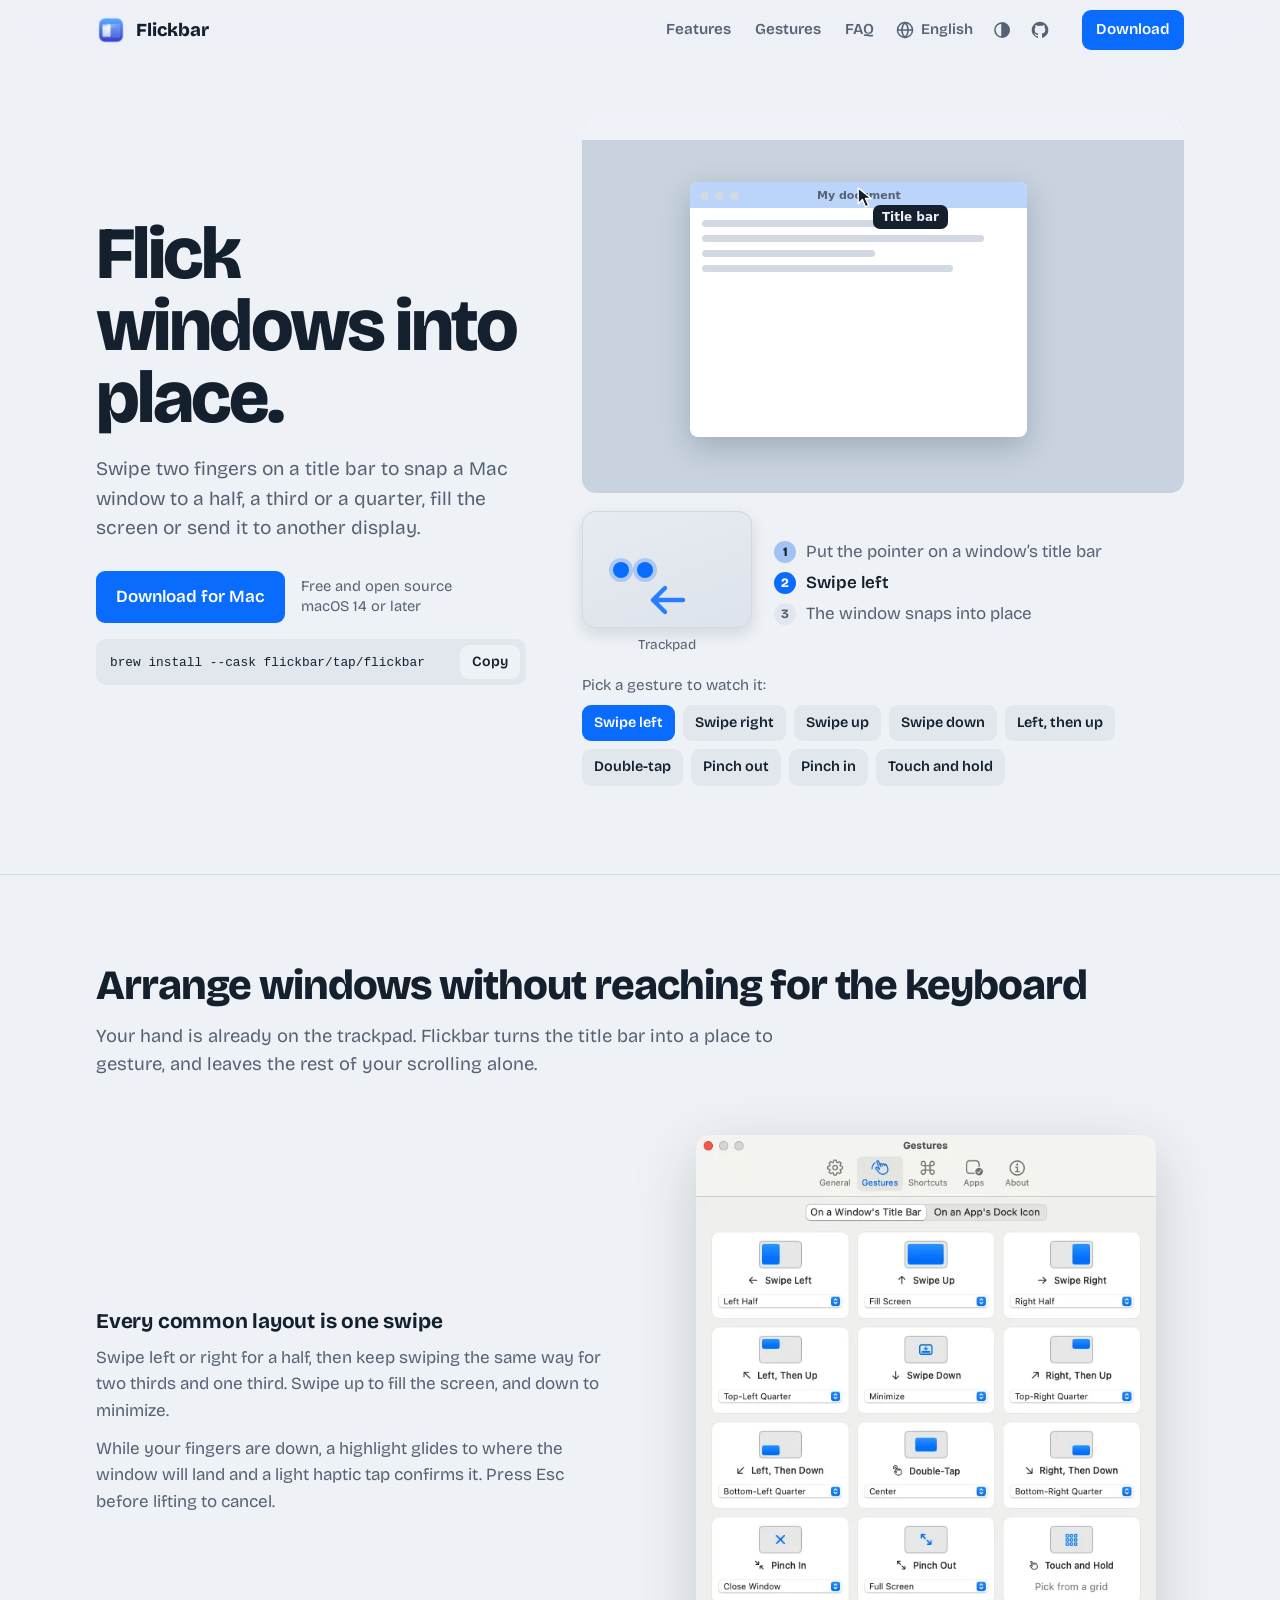
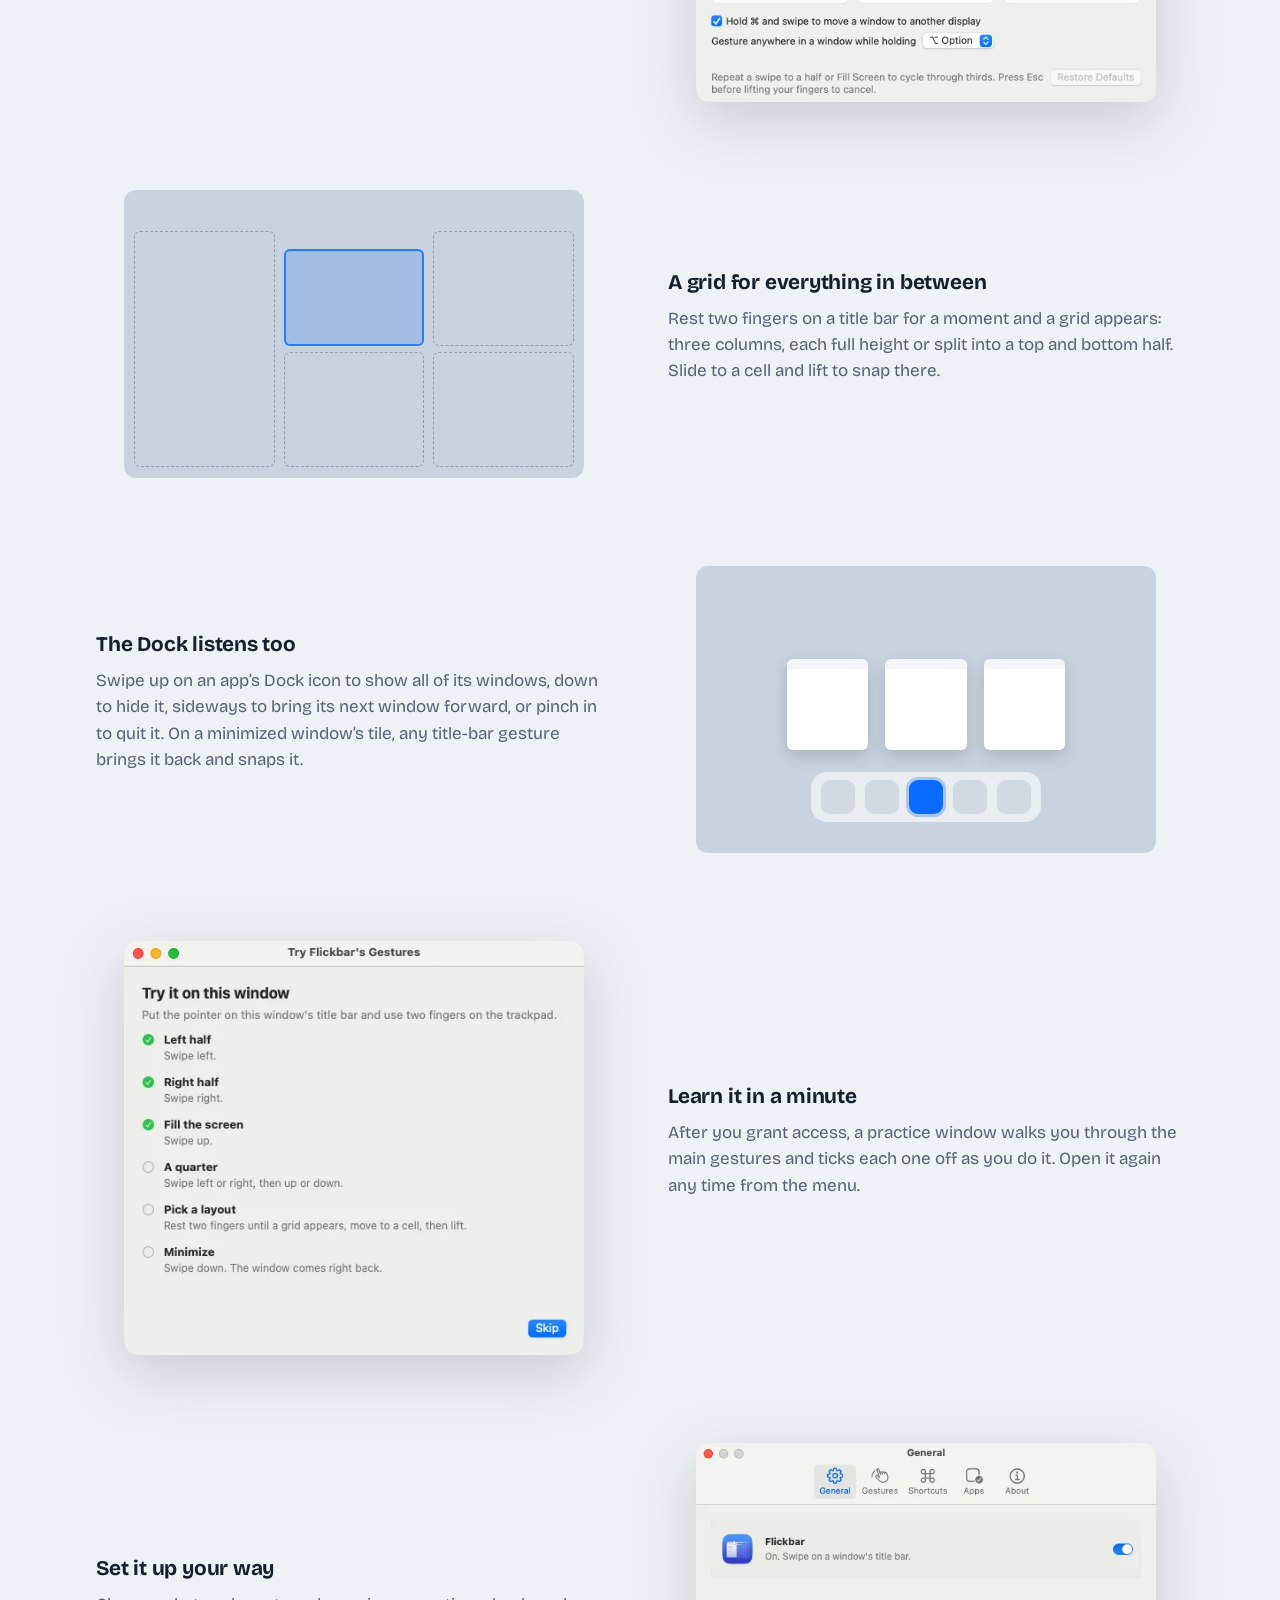
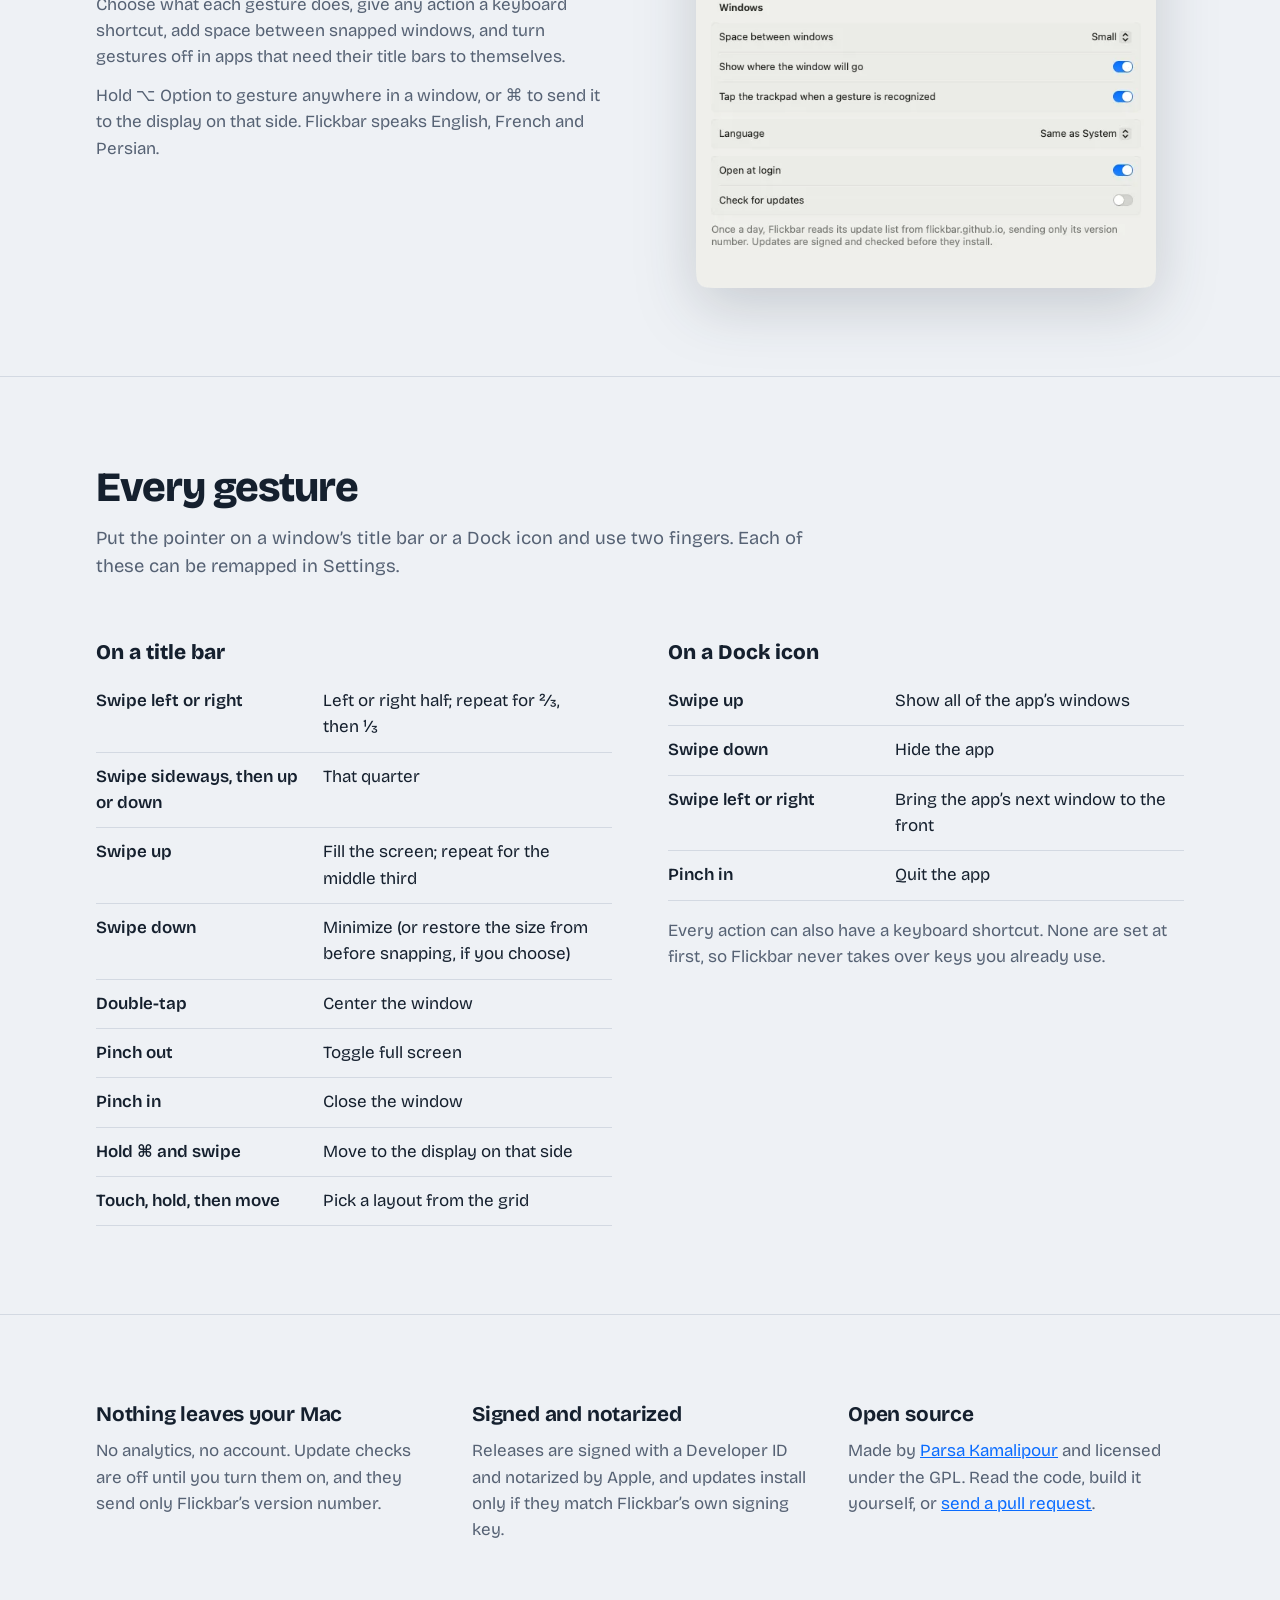
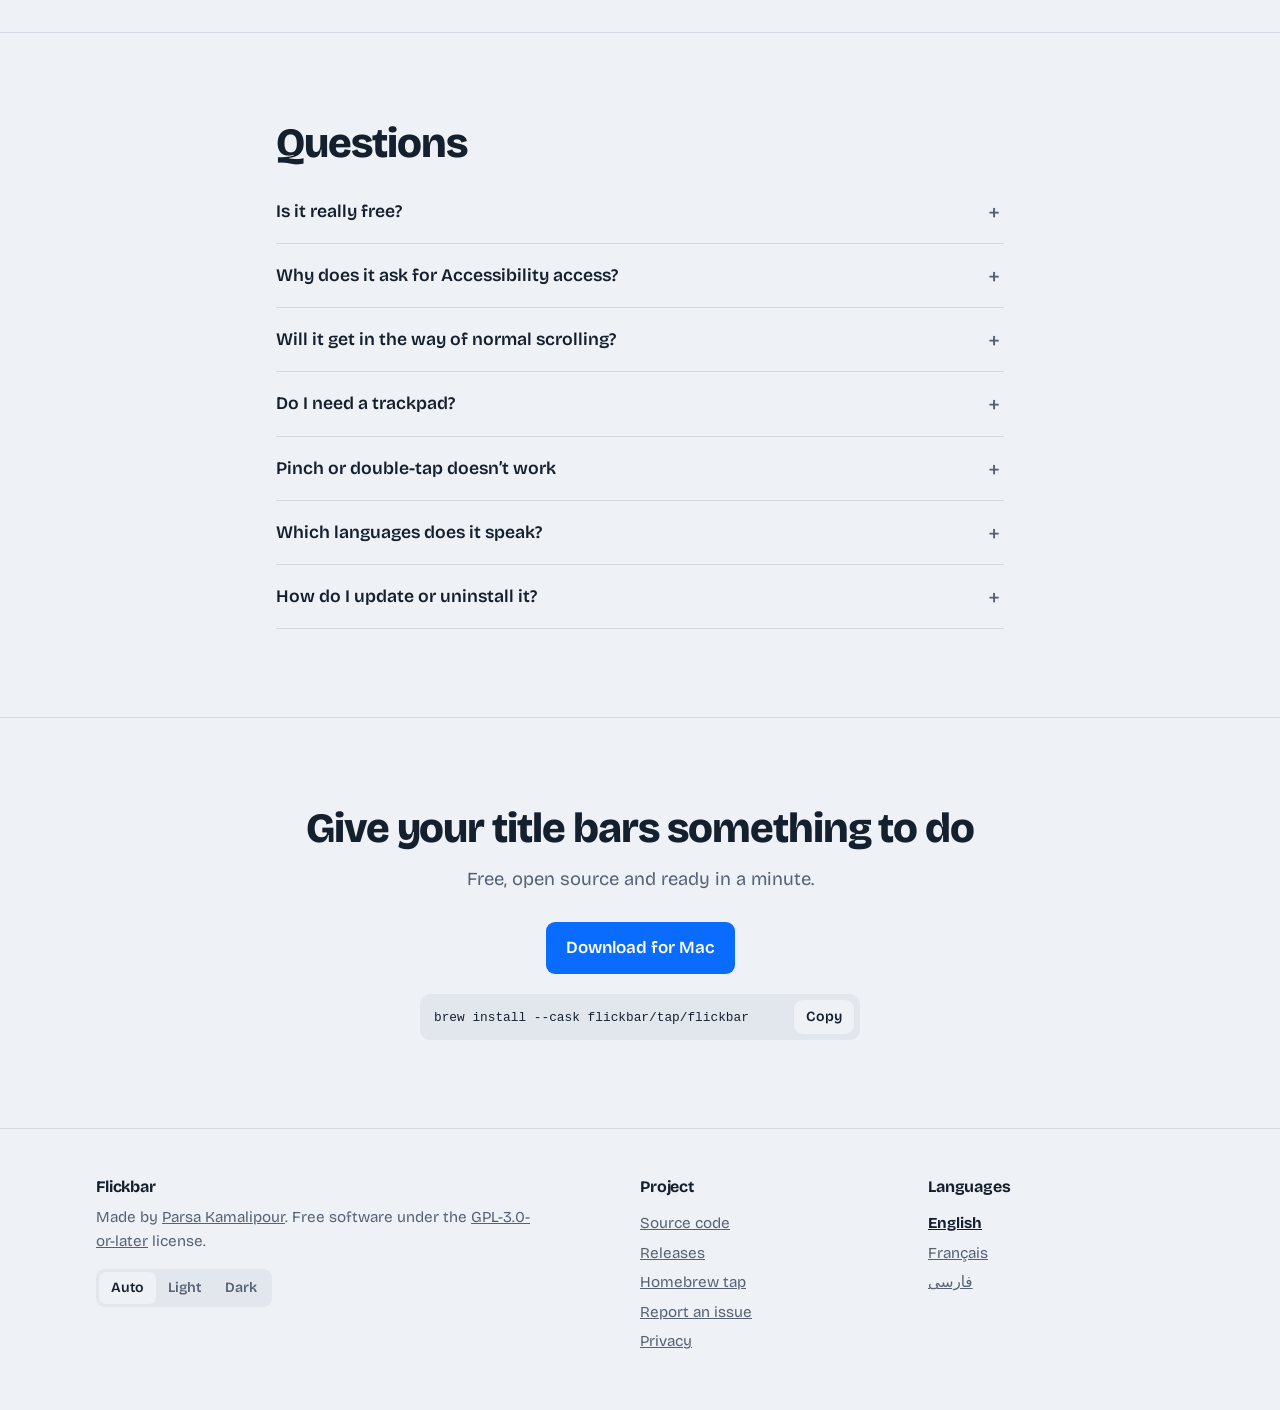
==== index.html @ fe01fd07 "Quiet steps during the tour, picker names the current language, title bar label stays on screen, foo" ====
<!doctype html>
<html lang="en" dir="ltr">
<head>
<meta charset="utf-8">
<meta name="viewport" content="width=device-width, initial-scale=1">
<title>Flickbar</title>
<meta name="description" content="Snap, resize and move macOS windows with trackpad gestures on their title bars. Free and open source.">
<meta name="author" content="Parsa Kamalipour">
<meta name="color-scheme" content="light dark">
<meta name="theme-color" content="#eef1f5" media="(prefers-color-scheme: light)">
<meta name="theme-color" content="#141a23" media="(prefers-color-scheme: dark)">
<link rel="canonical" href="https://flickbar.github.io/">
<link rel="alternate" hreflang="en" href="https://flickbar.github.io/">
<link rel="alternate" hreflang="fr" href="https://flickbar.github.io/fr/">
<link rel="alternate" hreflang="fa" href="https://flickbar.github.io/fa/">
<link rel="alternate" hreflang="x-default" href="https://flickbar.github.io/">
<meta property="og:type" content="website">
<meta property="og:site_name" content="Flickbar">
<meta property="og:locale" content="en_US">
<meta property="og:title" content="Flickbar">
<meta property="og:description" content="Snap, resize and move macOS windows with trackpad gestures on their title bars. Free and open source.">
<meta property="og:url" content="https://flickbar.github.io/">
<meta property="og:image" content="https://flickbar.github.io/img/og.jpg">
<meta property="og:image:width" content="1200">
<meta property="og:image:height" content="630">
<meta name="twitter:card" content="summary_large_image">
<link rel="icon" href="/img/icon-64.png" type="image/png">
<link rel="apple-touch-icon" href="/img/icon-180.png">
<link rel="manifest" href="/site.webmanifest">
<script>
  // Before first paint, so a saved theme never flashes the other one.
  try { const t = localStorage.getItem('theme'); if (t === 'light' || t === 'dark') document.documentElement.dataset.theme = t; } catch (e) {}
</script>
<script type="application/ld+json">
{"@context": "https://schema.org", "@type": "SoftwareApplication", "name": "Flickbar", "inLanguage": "en",
 "operatingSystem": "macOS 14+", "applicationCategory": "UtilitiesApplication",
 "description": "Snap, resize and move macOS windows with trackpad gestures on their title bars. Free and open source.",
 "offers": {"@type": "Offer", "price": "0", "priceCurrency": "USD"},
 "author": {"@type": "Person", "name": "Parsa Kamalipour", "url": "https://github.com/benymaxparsa"},
 "license": "https://www.gnu.org/licenses/gpl-3.0.html",
 "downloadUrl": "https://github.com/flickbar/flickbar/releases/latest",
 "screenshot": "https://flickbar.github.io/img/settings-gestures-en.webp"}
</script>
<link rel="preconnect" href="https://fonts.googleapis.com">
<link rel="preconnect" href="https://fonts.gstatic.com" crossorigin>
<link href="https://fonts.googleapis.com/css2?family=Bricolage+Grotesque:opsz,wght@12..96,400;12..96,600;12..96,800&display=swap" rel="stylesheet">
<link rel="stylesheet" href="/site.css">
</head>
<body>
<a class="skip" href="#main">Skip to content</a>

<svg width="0" height="0" style="position:absolute" aria-hidden="true">
  <symbol id="i-sun" viewBox="0 0 24 24"><circle cx="12" cy="12" r="4"/><path d="M12 2.5v2M12 19.5v2M2.5 12h2M19.5 12h2M5.3 5.3l1.4 1.4M17.3 17.3l1.4 1.4M5.3 18.7l1.4-1.4M17.3 6.7l1.4-1.4"/></symbol>
  <symbol id="i-moon" viewBox="0 0 24 24"><path d="M20 14.5A8 8 0 0 1 9.5 4a8 8 0 1 0 10.5 10.5z"/></symbol>
  <symbol id="i-auto" viewBox="0 0 24 24"><circle cx="12" cy="12" r="8.5"/><path d="M12 3.5v17a8.5 8.5 0 0 0 0-17z" fill="currentColor"/></symbol>
  <symbol id="i-globe" viewBox="0 0 24 24"><circle cx="12" cy="12" r="9"/><path d="M3 12h18M12 3c2.5 2.6 3.8 5.6 3.8 9s-1.3 6.4-3.8 9c-2.5-2.6-3.8-5.6-3.8-9S9.5 5.6 12 3z"/></symbol>
  <symbol id="i-github" viewBox="0 0 24 24"><path d="M12 2a10 10 0 0 0-3.16 19.49c.5.09.68-.22.68-.48v-1.7c-2.78.6-3.37-1.34-3.37-1.34-.45-1.16-1.11-1.47-1.11-1.47-.91-.62.07-.6.07-.6 1 .07 1.53 1.03 1.53 1.03.9 1.52 2.34 1.08 2.91.83.09-.65.35-1.09.63-1.34-2.22-.25-4.55-1.11-4.55-4.94 0-1.09.39-1.99 1.03-2.69-.1-.25-.45-1.27.1-2.65 0 0 .84-.27 2.75 1.03A9.6 9.6 0 0 1 12 6.84c.85 0 1.7.11 2.5.34 1.9-1.3 2.75-1.03 2.75-1.03.55 1.38.2 2.4.1 2.65.64.7 1.03 1.6 1.03 2.69 0 3.84-2.34 4.68-4.57 4.93.36.31.68.92.68 1.85v2.74c0 .27.18.58.69.48A10 10 0 0 0 12 2z"/></symbol>
</svg>
<header class="nav" id="nav">
  <div class="wrap">
    <a class="brand" href="/"><img src="/img/icon-64.png" alt="" width="30" height="30">Flickbar</a>
    <a class="hide-sm" href="#features">Features</a>
    <a class="hide-sm" href="#gestures">Gestures</a>
    <a class="hide-sm" href="#faq">FAQ</a>
    <div class="tools">
      <details class="langpick">
        <summary class="chip" aria-label="Languages: English"><svg class="i"><use href="#i-globe"/></svg><span>English</span></summary>
        <nav class="menu" aria-label="Languages"><a href="/" hreflang="en" lang="en" aria-current="page">English</a><a href="/fr/" hreflang="fr" lang="fr">Français</a><a href="/fa/" hreflang="fa" lang="fa">فارسی</a></nav>
      </details>
      <button class="chip" type="button" id="themeBtn" aria-label="Theme: auto"><svg class="i"><use href="#i-auto"/></svg></button>
      <a class="chip" href="https://github.com/flickbar/flickbar" aria-label="Flickbar on GitHub"><svg class="i solid"><use href="#i-github"/></svg></a>
    </div>
    <a class="btn" href="https://github.com/flickbar/flickbar/releases/latest">Download</a>
  </div>
</header>

<main id="main">
<div class="wrap">
  <div class="hero">
    <div>
      <h1>Flick windows into place.</h1>
      <p class="lede">Swipe two fingers on a title bar to snap a Mac window to a half, a third or a quarter, fill the screen or send it to another display.</p>
      <div class="cta">
        <a class="btn" href="https://github.com/flickbar/flickbar/releases/latest">Download for Mac</a>
        <span class="meta">Free and open source<br>macOS 14 or later</span>
      </div>
      <div class="cmd"><code>brew install --cask flickbar/tap/flickbar</code><button type="button" class="copy">Copy</button></div>
    </div>

    <div>
      <div class="desk" aria-hidden="true">
        <div class="menubar"></div>
        <div class="screen">
          <div class="grid" id="grid"><div></div><div></div><div></div></div>
          <div class="preview" id="preview"></div>
          <div class="win" id="win">
            <div class="titlebar"><i></i><i></i><i></i><span class="wtitle">My document</span></div>
            <div class="doc"><b style="width:70%"></b><b style="width:90%"></b><b style="width:55%"></b><b style="width:80%"></b></div>
          </div>
          <svg class="pointer" id="pointer" viewBox="0 0 14 20"><path d="M1 1v15l4-4 3 7 3-1.4-3-6.6h5.5z" fill="#15202e" stroke="#fff" stroke-width="1.3" stroke-linejoin="round"/></svg>
          <span class="tag" id="tag">Title bar</span>
        </div>
      </div>
      <div class="below">
        <figure class="padwrap" aria-hidden="true">
          <div class="pad" id="pad"><span class="finger"></span><span class="finger"></span>
            <svg class="arrow" id="arrow" viewBox="0 0 24 24"><path d="M4 12h15M13 6l6 6-6 6"/></svg></div>
          <figcaption>Trackpad</figcaption>
        </figure>
        <ol class="steps" id="steps" aria-live="off"><li>Put the pointer on a window’s title bar</li><li>Swipe or pinch with two fingers on the trackpad</li><li>The window snaps into place</li></ol>
      </div>
      <p class="pick">Pick a gesture to watch it:</p>
      <div class="controls" id="controls">
        <button type="button" data-g="left">Swipe left</button>
        <button type="button" data-g="right">Swipe right</button>
        <button type="button" data-g="up">Swipe up</button>
        <button type="button" data-g="down">Swipe down</button>
        <button type="button" data-g="leftUp">Left, then up</button>
        <button type="button" data-g="tap">Double-tap</button>
        <button type="button" data-g="pinchOut">Pinch out</button>
        <button type="button" data-g="pinchIn">Pinch in</button>
        <button type="button" data-g="grid">Touch and hold</button>
      </div>
    </div>
  </div>
</div>

<section id="features">
  <div class="wrap">
    <h2>Arrange windows without reaching for the keyboard</h2>
    <p class="intro">Your hand is already on the trackpad. Flickbar turns the title bar into a place to gesture, and leaves the rest of your scrolling alone.</p>

    <div class="feature">
      <div>
        <h3>Every common layout is one swipe</h3>
        <p>Swipe left or right for a half, then keep swiping the same way for two thirds and one third. Swipe up to fill the screen, and down to minimize.</p>
        <p>While your fingers are down, a highlight glides to where the window will land and a light haptic tap confirms it. Press Esc before lifting to cancel.</p>
      </div>
      <div class="art"><img src="/img/settings-gestures-en.webp" width="600" height="740" alt="Gestures settings, listing what each swipe does" loading="lazy"></div>
    </div>

    <div class="feature">
      <div>
        <h3>A grid for everything in between</h3>
        <p>Rest two fingers on a title bar for a moment and a grid appears: three columns, each full height or split into a top and bottom half. Slide to a cell and lift to snap there.</p>
      </div>
      <div class="art"><div class="mini" aria-hidden="true">
        <div><b class="full"></b></div><div><b class="pick"></b><b></b></div><div><b></b><b></b></div>
      </div></div>
    </div>

    <div class="feature">
      <div>
        <h3>The Dock listens too</h3>
        <p>Swipe up on an app’s Dock icon to show all of its windows, down to hide it, sideways to bring its next window forward, or pinch in to quit it. On a minimized window’s tile, any title-bar gesture brings it back and snaps it.</p>
      </div>
      <div class="art"><div class="dockart" aria-hidden="true">
        <div class="stack"><span></span><span></span><span></span></div>
        <div class="dock"><span></span><span></span><span class="on"></span><span></span><span></span></div>
      </div></div>
    </div>

    <div class="feature">
      <div>
        <h3>Learn it in a minute</h3>
        <p>After you grant access, a practice window walks you through the main gestures and ticks each one off as you do it. Open it again any time from the menu.</p>
      </div>
      <div class="art"><img src="/img/tutorial-en.webp" width="520" height="468" alt="The gesture tutorial, with the first three steps ticked" loading="lazy"></div>
    </div>

    <div class="feature">
      <div>
        <h3>Set it up your way</h3>
        <p>Choose what each gesture does, give any action a keyboard shortcut, add space between snapped windows, and turn gestures off in apps that need their title bars to themselves.</p>
        <p>Hold ⌥ Option to gesture anywhere in a window, or ⌘ to send it to the display on that side. Flickbar speaks English, French and Persian.</p>
      </div>
      <div class="art"><img src="/img/settings-general-en.webp" width="600" height="580" alt="General settings: spacing between windows, preview, haptics, language, open at login and updates" loading="lazy"></div>
    </div>
  </div>
</section>

<section id="gestures">
  <div class="wrap">
    <h2>Every gesture</h2>
    <p class="intro">Put the pointer on a window’s title bar or a Dock icon and use two fingers. Each of these can be remapped in Settings.</p>
    <div class="cols">
      <table>
        <caption>On a title bar</caption>
        <tr><td>Swipe left or right</td><td>Left or right half; repeat for ⅔, then ⅓</td></tr>
        <tr><td>Swipe sideways, then up or down</td><td>That quarter</td></tr>
        <tr><td>Swipe up</td><td>Fill the screen; repeat for the middle third</td></tr>
        <tr><td>Swipe down</td><td>Minimize (or restore the size from before snapping, if you choose)</td></tr>
        <tr><td>Double-tap</td><td>Center the window</td></tr>
        <tr><td>Pinch out</td><td>Toggle full screen</td></tr>
        <tr><td>Pinch in</td><td>Close the window</td></tr>
        <tr><td>Hold ⌘ and swipe</td><td>Move to the display on that side</td></tr>
        <tr><td>Touch, hold, then move</td><td>Pick a layout from the grid</td></tr>
      </table>
      <div>
        <table>
          <caption>On a Dock icon</caption>
          <tr><td>Swipe up</td><td>Show all of the app’s windows</td></tr>
          <tr><td>Swipe down</td><td>Hide the app</td></tr>
          <tr><td>Swipe left or right</td><td>Bring the app’s next window to the front</td></tr>
          <tr><td>Pinch in</td><td>Quit the app</td></tr>
        </table>
        <p>Every action can also have a keyboard shortcut. None are set at first, so Flickbar never takes over keys you already use.</p>
      </div>
    </div>
  </div>
</section>

<section>
  <div class="wrap facts">
    <div>
      <h3>Nothing leaves your Mac</h3>
      <p>No analytics, no account. Update checks are off until you turn them on, and they send only Flickbar’s version number.</p>
    </div>
    <div>
      <h3>Signed and notarized</h3>
      <p>Releases are signed with a Developer ID and notarized by Apple, and updates install only if they match Flickbar’s own signing key.</p>
    </div>
    <div>
      <h3>Open source</h3>
      <p>Made by <a href="https://github.com/benymaxparsa">Parsa Kamalipour</a> and licensed under the GPL. Read the code, build it yourself, or <a href="https://github.com/flickbar/flickbar">send a pull request</a>.</p>
    </div>
  </div>
</section>

<section id="faq">
  <div class="wrap faq">
    <h2>Questions</h2>
    <details><summary>Is it really free?</summary><p>Yes. There’s no trial, paid tier or account. Flickbar is free software under the GPL-3.0-or-later license.</p></details>
    <details><summary>Why does it ask for Accessibility access?</summary><p>macOS requires it for any app that moves or resizes other apps’ windows. Flickbar uses it only to find the window or Dock icon under the pointer and act on it when you gesture or press a shortcut.</p></details>
    <details><summary>Will it get in the way of normal scrolling?</summary><p>No. Only two-finger gestures that start on a title bar or Dock icon are used. All other scrolling and zooming passes through untouched, and mouse wheels are ignored.</p></details>
    <details><summary>Do I need a trackpad?</summary><p>For gestures, yes. Keyboard shortcuts work with any keyboard, so you can use Flickbar with a mouse too.</p></details>
    <details><summary>Pinch or double-tap doesn’t work</summary><p>Turn on <em>Zoom in or out</em> and <em>Smart zoom</em> in System Settings → Trackpad → Scroll &amp; Zoom. macOS only sends those gestures when they’re enabled.</p></details>
    <details><summary>Which languages does it speak?</summary><p>English, French and Persian. Flickbar follows your Mac’s language, or choose one in <em>Settings → General → Language</em>.</p></details>
    <details><summary>How do I update or uninstall it?</summary><p>Choose <em>Check for Updates…</em> from Flickbar’s menu, or turn on daily checks in Settings. With Homebrew you can also run <code>brew upgrade --cask flickbar</code>. To uninstall, quit Flickbar from its menu bar icon and move it to the Trash, or run <code>brew uninstall --cask flickbar</code>.</p></details>
  </div>
</section>

<section class="end">
  <div class="wrap">
    <h2>Give your title bars something to do</h2>
    <p>Free, open source and ready in a minute.</p>
    <div class="cta">
      <a class="btn" href="https://github.com/flickbar/flickbar/releases/latest">Download for Mac</a>
    </div>
    <div class="cmd"><code>brew install --cask flickbar/tap/flickbar</code><button type="button" class="copy">Copy</button></div>
  </div>
</section>
</main>

<footer>
  <div class="wrap">
    <div>
      <h3>Flickbar</h3>
      <p>Made by <a href="https://github.com/benymaxparsa">Parsa Kamalipour</a>. Free software under the <a href="https://github.com/flickbar/flickbar/blob/main/LICENSE">GPL-3.0-or-later</a> license.</p>
      <div class="seg" role="group" aria-label="Theme" id="themeSeg">
        <button type="button" data-theme-set="auto">Auto</button>
        <button type="button" data-theme-set="light">Light</button>
        <button type="button" data-theme-set="dark">Dark</button>
      </div>
    </div>
    <nav aria-label="Project">
      <h3>Project</h3>
      <a href="https://github.com/flickbar/flickbar">Source code</a>
      <a href="https://github.com/flickbar/flickbar/releases">Releases</a>
      <a href="https://github.com/flickbar/homebrew-tap">Homebrew tap</a>
      <a href="https://github.com/flickbar/flickbar/issues">Report an issue</a>
      <a href="https://github.com/flickbar/flickbar#privacy">Privacy</a>
    </nav>
    <nav aria-label="Languages">
      <h3>Languages</h3>
      <div class="langs"><a href="/" hreflang="en" lang="en" aria-current="page">English</a><a href="/fr/" hreflang="fr" lang="fr">Français</a><a href="/fa/" hreflang="fa" lang="fa">فارسی</a></div>
    </nav>
  </div>
</footer>

<script type="application/json" id="i18n">{"copy": "Copy", "copied": "Copied", "selectToCopy": "Select to copy", "theme": {"auto": "Theme: auto", "light": "Theme: light", "dark": "Theme: dark"}, "names": {"left": "Swipe left", "right": "Swipe right", "up": "Swipe up", "down": "Swipe down", "leftUp": "Swipe left, then up", "tap": "Double-tap", "pinchOut": "Pinch out", "pinchIn": "Pinch in", "grid": "Touch, hold, then move"}, "results": {"left": ["Left half", "Left two thirds", "Left third"], "right": ["Right half", "Right two thirds", "Right third"], "middleThird": "Middle third", "fill": "Fill the screen", "topLeft": "Top-left quarter", "minimize": "Minimize", "center": "Center the window", "leaveFull": "Leave full screen", "full": "Full screen", "close": "Close the window", "grid": "Middle column, top half"}}</script>
<script src="/site.js"></script>
</body>
</html>
---- site.css ----
:root {
  --page: #eef1f5;
  --ink: #15202e;
  --muted: #566274;
  --line: #d3d9e2;
  --accent: #0a6cff;
  --wall: #c9d3e0;
  --window: #ffffff;
  --bar: #f3f5f8;
  --sketch: #d3d9e2;
  --code: #e2e7ee;
  --pad: #dde3eb;
}
@media (prefers-color-scheme: dark) {
  :root:not([data-theme="light"]) {
    --page: #141a23;
    --ink: #e8edf4;
    --muted: #9aa6b6;
    --line: #2a3442;
    --accent: #3d8bff;
    --wall: #263142;
    --window: #3b4659;
    --bar: #465266;
    --sketch: #55627a;
    --code: #1f2733;
    --pad: #232c39;
    color-scheme: dark;
  }
}
:root[data-theme="dark"] {
  --page: #141a23;
  --ink: #e8edf4;
  --muted: #9aa6b6;
  --line: #2a3442;
  --accent: #3d8bff;
  --wall: #263142;
  --window: #3b4659;
  --bar: #465266;
  --sketch: #55627a;
  --code: #1f2733;
  --pad: #232c39;
  color-scheme: dark;
}
:root[data-theme="light"] { color-scheme: light; }
* { box-sizing: border-box; }
html { scroll-padding-top: 72px; }
@media (prefers-reduced-motion: no-preference) { html { scroll-behavior: smooth; } }
body {
  margin: 0;
  background: var(--page);
  color: var(--ink);
  font: 400 1.0625rem/1.55 "Bricolage Grotesque", system-ui, sans-serif;
  font-optical-sizing: auto;
}
a { color: var(--accent); }
:focus-visible { outline: 2px solid var(--accent); outline-offset: 2px; }
.wrap { max-width: 1120px; margin: 0 auto; padding: 0 16px; }
.skip { position: absolute; inset-inline-start: -999px; }
.skip:focus { inset-inline-start: 16px; top: 12px; z-index: 10; background: var(--page); padding: 8px 12px; }

/* Nav */
.nav { position: sticky; top: 0; z-index: 5; background: color-mix(in srgb, var(--page) 80%, transparent); backdrop-filter: saturate(1.6) blur(14px); -webkit-backdrop-filter: saturate(1.6) blur(14px); border-bottom: 1px solid transparent; }
.nav.scrolled { border-bottom-color: var(--line); }
.nav .wrap { display: flex; align-items: center; gap: 24px; height: 60px; }
.brand { display: flex; align-items: center; gap: 10px; font-weight: 800; font-size: 1.15rem; color: inherit; text-decoration: none; margin-inline-end: auto; }
.brand img { width: 30px; height: 30px; }
.nav a:not(.brand):not(.btn) { color: var(--muted); text-decoration: none; font-weight: 600; font-size: 0.95rem; }
.nav a:not(.brand):not(.btn):hover { color: var(--ink); }
.nav .btn { padding: 8px 14px; font-size: 0.95rem; }
.chip { display: inline-grid; place-items: center; width: 36px; height: 36px; border-radius: 9px; background: transparent; color: var(--muted); padding: 0; }
.chip:hover { background: var(--code); color: var(--ink); }
.i { width: 20px; height: 20px; fill: none; stroke: currentColor; stroke-width: 1.8; stroke-linecap: round; stroke-linejoin: round; }
.i.solid { fill: currentColor; stroke: none; }
.nav .tools { display: flex; gap: 2px; margin-inline-start: -12px; }

button, .btn { font: inherit; font-weight: 600; border: 0; border-radius: 9px; cursor: pointer; }
.btn { display: inline-block; background: var(--accent); color: #fff; padding: 13px 20px; text-decoration: none; }
.btn:hover { filter: brightness(1.08); }

/* Hero */
.hero { display: grid; grid-template-columns: minmax(0, 5fr) minmax(0, 7fr); gap: 56px; align-items: center; padding: 56px 0 88px; }
h1 { font-size: clamp(2.6rem, 6vw, 4.6rem); line-height: 0.98; letter-spacing: -0.035em; font-weight: 800; margin: 0 0 20px; }
.lede { font-size: 1.2rem; color: var(--muted); margin: 0 0 28px; max-width: 36ch; }
.cta { display: flex; flex-wrap: wrap; gap: 12px 16px; align-items: center; }
.cta .meta { color: var(--muted); font-size: 0.92rem; line-height: 1.35; }
.cmd { direction: ltr; display: flex; align-items: center; justify-content: space-between; gap: 8px; background: var(--code); border-radius: 10px; padding: 6px 6px 6px 14px; width: 100%; max-width: 440px; margin-top: 16px; }
.cmd code { font: 0.8rem ui-monospace, SFMono-Regular, Menlo, monospace; white-space: nowrap; overflow-x: auto; min-width: 0; }
.cmd button { background: var(--page); color: var(--ink); padding: 6px 12px; font-size: 0.88rem; flex: none; }

/* Demo */
.desk { direction: ltr; position: relative; aspect-ratio: 16 / 10; background: var(--wall); border-radius: 14px; overflow: hidden; }
.menubar { height: 6%; background: color-mix(in srgb, var(--window) 70%, transparent); }
.screen { position: absolute; inset: 6% 0 0 0; }
.win, .preview { position: absolute; transition: all 0.32s cubic-bezier(0.3, 0.7, 0.2, 1); }
.win { background: var(--window); border-radius: 8px; box-shadow: 0 10px 30px rgba(20, 32, 46, 0.22); overflow: hidden; z-index: 1; }
.win.closed { opacity: 0; transform: scale(0.92); }
.win.minimized { opacity: 0; transform: translateY(70%) scale(0.2); }
.titlebar { position: relative; height: 26px; background: var(--bar); display: flex; align-items: center; gap: 6px; padding: 0 10px; }
.titlebar i { width: 9px; height: 9px; border-radius: 50%; background: var(--sketch); }
.titlebar .wtitle { position: absolute; inset: 0; display: grid; place-items: center; font: 600 11px/1 system-ui, sans-serif; color: var(--muted); pointer-events: none; }
.win.pointing .titlebar { background: color-mix(in srgb, var(--accent) 24%, var(--bar)); }
.pointer { position: absolute; z-index: 4; width: 15px; height: 21px; margin: -2px 0 0 -2px; transition: left 0.45s cubic-bezier(0.3, 0.7, 0.2, 1), top 0.45s cubic-bezier(0.3, 0.7, 0.2, 1); }
.tag { position: absolute; z-index: 4; transform: translate(14px, 16px); padding: 5px 9px; border-radius: 7px; background: var(--ink); color: var(--page); font: 600 12px/1.2 system-ui, sans-serif; white-space: nowrap; opacity: 0; transition: opacity 0.2s, left 0.45s cubic-bezier(0.3, 0.7, 0.2, 1), top 0.45s cubic-bezier(0.3, 0.7, 0.2, 1); }
.tag.on { opacity: 1; }
/* On the right of the screen the label goes left of the pointer, so it isn't cut off. */
.tag.flip { transform: translate(calc(-100% - 6px), 16px); }
.win .doc { padding: 12px; }
.win .doc b { display: block; height: 7px; margin: 0 0 8px; border-radius: 4px; background: var(--sketch); }
.preview { z-index: 2; border: 2px solid color-mix(in srgb, var(--accent) 80%, transparent); background: color-mix(in srgb, var(--accent) 20%, transparent); border-radius: 10px; opacity: 0; pointer-events: none; }
.preview.on { opacity: 1; }
.grid { position: absolute; inset: 0; z-index: 2; display: grid; grid-template-columns: repeat(3, 1fr); background: rgba(0, 0, 0, 0.12); opacity: 0; transition: opacity 0.2s; pointer-events: none; }
.grid.on { opacity: 1; }
.grid div { border: 1.5px solid rgba(255, 255, 255, 0.7); margin: 6px; border-radius: 6px; background: linear-gradient(transparent calc(50% - 0.75px), rgba(255, 255, 255, 0.5) calc(50% - 0.75px), rgba(255, 255, 255, 0.5) calc(50% + 0.75px), transparent calc(50% + 0.75px)); }

.below { display: flex; align-items: center; gap: 22px; margin-top: 18px; }
.padwrap { margin: 0; flex: none; text-align: center; }
.padwrap figcaption { margin-top: 6px; font-size: 0.85rem; color: var(--muted); }
.pad { position: relative; width: 170px; aspect-ratio: 1.45; background: linear-gradient(160deg, color-mix(in srgb, var(--pad) 70%, #fff), var(--pad)); border-radius: 14px; box-shadow: inset 0 0 0 1px var(--line), 0 6px 16px rgba(20, 32, 46, 0.12); }
.arrow { position: absolute; inset: 0; margin: auto; width: 48px; height: 48px; fill: none; stroke: var(--accent); stroke-width: 2.2; stroke-linecap: round; stroke-linejoin: round; opacity: 0; transition: opacity 0.2s, transform 0.25s; pointer-events: none; }
.arrow.on { opacity: 0.85; }
.finger { position: absolute; top: 50%; left: 50%; width: 16px; height: 16px; margin: -8px; border-radius: 50%; background: var(--accent); opacity: 0; transition: transform 0.35s ease-out, opacity 0.15s; box-shadow: 0 0 0 4px color-mix(in srgb, var(--accent) 25%, transparent); }
.pad.down .finger { opacity: 1; }
.pad.hold .finger { box-shadow: 0 0 0 9px color-mix(in srgb, var(--accent) 25%, transparent); }
.steps { list-style: none; counter-reset: step; margin: 0; padding: 0; display: grid; gap: 8px; min-width: 0; }
.steps li { counter-increment: step; display: flex; gap: 10px; align-items: baseline; color: var(--muted); line-height: 1.35; transition: color 0.2s; }
.steps li::before { content: counter(step); flex: none; display: inline-grid; place-items: center; width: 22px; height: 22px; border-radius: 50%; background: var(--code); font-size: 0.8rem; font-weight: 800; transform: translateY(-1px); transition: background 0.2s, color 0.2s; }
:lang(fa) .steps li::before { content: counter(step, persian); }
.steps li.done::before { background: color-mix(in srgb, var(--accent) 30%, var(--code)); color: var(--ink); }
.steps li.on { color: var(--ink); font-weight: 600; }
.steps li.on::before { background: var(--accent); color: #fff; }
.pick { margin: 18px 0 0; color: var(--muted); font-size: 0.95rem; }
.controls { display: flex; flex-wrap: wrap; gap: 8px; margin-top: 8px; }
.controls button { background: var(--code); color: var(--ink); padding: 7px 12px; font-size: 0.9rem; }
.controls button[aria-current="true"] { background: var(--accent); color: #fff; }

/* Sections */
section { padding: 88px 0; border-top: 1px solid var(--line); }
h2 { font-size: clamp(1.9rem, 3.6vw, 2.6rem); letter-spacing: -0.025em; line-height: 1.08; margin: 0 0 14px; font-weight: 800; }
h3 { font-size: 1.3rem; line-height: 1.2; margin: 0 0 10px; letter-spacing: -0.01em; }
p { max-width: 62ch; }
.intro { color: var(--muted); font-size: 1.15rem; margin: 0 0 56px; }

.feature { display: grid; grid-template-columns: minmax(0, 1fr) minmax(0, 1fr); gap: 56px; align-items: center; }
.feature + .feature { margin-top: 88px; }
.feature:nth-of-type(even) .art { order: -1; }
.feature p { color: var(--muted); margin: 0 0 12px; }
.art img { display: block; width: 100%; max-width: 460px; height: auto; margin: 0 auto; filter: drop-shadow(0 18px 30px rgba(20, 32, 46, 0.18)); }

/* Feature art drawn in CSS */
.mini { position: relative; aspect-ratio: 16 / 10; max-width: 460px; margin: 0 auto; background: var(--wall); border-radius: 12px; padding: 8% 2% 2%; display: grid; grid-template-columns: repeat(3, 1fr); gap: 2%; }
.mini div { display: grid; grid-template-rows: 1fr 1fr; gap: 6px; }
.mini b { border-radius: 6px; border: 1.5px dashed color-mix(in srgb, var(--ink) 30%, transparent); }
.mini b.full { grid-row: span 2; }
.mini b.pick { border: 2px solid color-mix(in srgb, var(--accent) 80%, transparent); background: color-mix(in srgb, var(--accent) 20%, transparent); }
.dockart { max-width: 460px; margin: 0 auto; aspect-ratio: 16 / 10; background: var(--wall); border-radius: 12px; display: flex; flex-direction: column; justify-content: flex-end; align-items: center; padding: 6%; gap: 10%; }
.stack { display: flex; gap: 6%; width: 70%; height: 40%; }
.stack span { flex: 1; background: var(--window); border-radius: 6px; box-shadow: 0 6px 16px rgba(20, 32, 46, 0.18); border-top: 10px solid var(--bar); }
.dock { display: flex; gap: 10px; padding: 8px 10px; border-radius: 16px; background: color-mix(in srgb, var(--window) 60%, transparent); }
.dock span { width: 34px; height: 34px; border-radius: 9px; background: var(--sketch); }
.dock span.on { background: var(--accent); box-shadow: 0 0 0 3px color-mix(in srgb, var(--accent) 30%, transparent); }

/* Reference tables */
.cols { display: grid; grid-template-columns: minmax(0, 1fr) minmax(0, 1fr); gap: 56px; }
table { width: 100%; border-collapse: collapse; }
caption { text-align: start; font-weight: 800; font-size: 1.3rem; padding-bottom: 8px; }
td { text-align: start; padding-block: 11px; padding-inline: 0 12px; border-bottom: 1px solid var(--line); vertical-align: top; }
td:first-child { font-weight: 600; width: 44%; }
.cols p { color: var(--muted); }

/* Trust */
.facts { display: grid; grid-template-columns: repeat(3, minmax(0, 1fr)); gap: 40px; }
.facts p { color: var(--muted); margin: 0; }

/* FAQ */
.faq { max-width: 760px; }
.faq details { border-bottom: 1px solid var(--line); }
.faq summary { cursor: pointer; list-style: none; padding-block: 18px; padding-inline: 0 32px; font-weight: 600; font-size: 1.1rem; position: relative; }
.faq summary::-webkit-details-marker { display: none; }
.faq summary::after { content: "+"; position: absolute; inset-inline-end: 4px; top: 14px; font-size: 1.5rem; font-weight: 400; color: var(--muted); transition: transform 0.2s; }
.faq details[open] summary::after { transform: rotate(45deg); }
.faq details p { color: var(--muted); margin: 0 0 20px; }
code { font: 0.9em ui-monospace, SFMono-Regular, Menlo, monospace; }

.end { text-align: center; }
.end p { margin: 0 auto 28px; color: var(--muted); font-size: 1.15rem; }
.end .cta { justify-content: center; }
.end .cmd { margin: 20px auto 0; }

footer { padding: 48px 0 56px; color: var(--muted); font-size: 0.95rem; border-top: 1px solid var(--line); }
footer .wrap { display: grid; grid-template-columns: minmax(0, 2fr) minmax(0, 1fr) minmax(0, 1fr); gap: 32px; }
footer h3 { color: var(--ink); font-size: 1rem; margin: 0 0 10px; }
footer p { margin: 0 0 16px; max-width: 44ch; }
footer nav { display: flex; flex-direction: column; gap: 6px; align-items: flex-start; }
footer a { color: var(--muted); }
footer a:hover { color: var(--ink); }
.seg { display: inline-flex; background: var(--code); border-radius: 9px; padding: 3px; }
.seg button { background: transparent; color: var(--muted); padding: 5px 12px; font-size: 0.88rem; border-radius: 7px; }
.seg button[aria-pressed="true"] { background: var(--page); color: var(--ink); }
@media (max-width: 620px) { footer .wrap { grid-template-columns: minmax(0, 1fr) minmax(0, 1fr); } footer .wrap > div { grid-column: 1 / -1; } }

@media (max-width: 860px) {
  .nav .hide-sm { display: none; }
  .hero, .feature, .cols { grid-template-columns: minmax(0, 1fr); gap: 36px; }
  .hero { padding: 32px 0 64px; }
  .feature:nth-of-type(even) .art { order: 0; }
  .facts { grid-template-columns: minmax(0, 1fr); gap: 28px; }
  section { padding: 64px 0; }
  .feature + .feature { margin-top: 64px; }
}
@media (max-width: 860px) {
  .langpick summary span { display: none; }
}
@media (max-width: 480px) {
  /* Room for longer words in the nav, such as "Télécharger". */
  .nav .wrap { gap: 12px; }
  .nav .btn { padding: 8px 12px; }
  .pad { width: 120px; }
  .arrow { width: 36px; height: 36px; }
}
@media (prefers-reduced-motion: reduce) {
  .win, .preview, .finger, .grid, .pointer, .tag, .arrow, .steps li { transition: none; }
}

/* Languages */
.langpick { position: relative; }
.langpick summary { list-style: none; cursor: pointer; display: inline-flex; gap: 6px; width: auto; padding: 0 9px; font-weight: 600; font-size: 0.92rem; }
.langpick summary::-webkit-details-marker { display: none; }
.langpick[open] summary { background: var(--code); color: var(--ink); }
.langpick .menu { position: absolute; top: calc(100% + 6px); inset-inline-end: 0; z-index: 6; display: flex; flex-direction: column; min-width: 150px; padding: 6px; border-radius: 12px; background: var(--page); box-shadow: 0 0 0 1px var(--line), 0 12px 28px rgba(20, 32, 46, 0.18); }
.nav .langpick .menu a { padding: 8px 10px; border-radius: 8px; color: var(--ink); }
.nav .langpick .menu a:hover { background: var(--code); }
.langpick .menu a[aria-current="page"]::after { content: "✓"; float: inline-end; color: var(--accent); }
footer .langs { display: flex; flex-direction: column; gap: 6px; align-items: flex-start; }
footer .langs a[aria-current="page"] { color: var(--ink); font-weight: 700; }
/* Persian: a typeface made for it, and no letter-spacing, which breaks the joins between letters. */
:lang(fa) body, :lang(fa) button, a:lang(fa) { font-family: Vazirmatn, system-ui, sans-serif; }
:lang(fa) h1, :lang(fa) h2, :lang(fa) h3 { letter-spacing: 0; line-height: 1.3; }
/* Persian letters run taller than Latin at the same size. */
:lang(fa) h1 { font-size: clamp(2.2rem, 4.8vw, 3.7rem); line-height: 1.35; }
:lang(fa) .lede, :lang(fa) p { line-height: 1.8; }
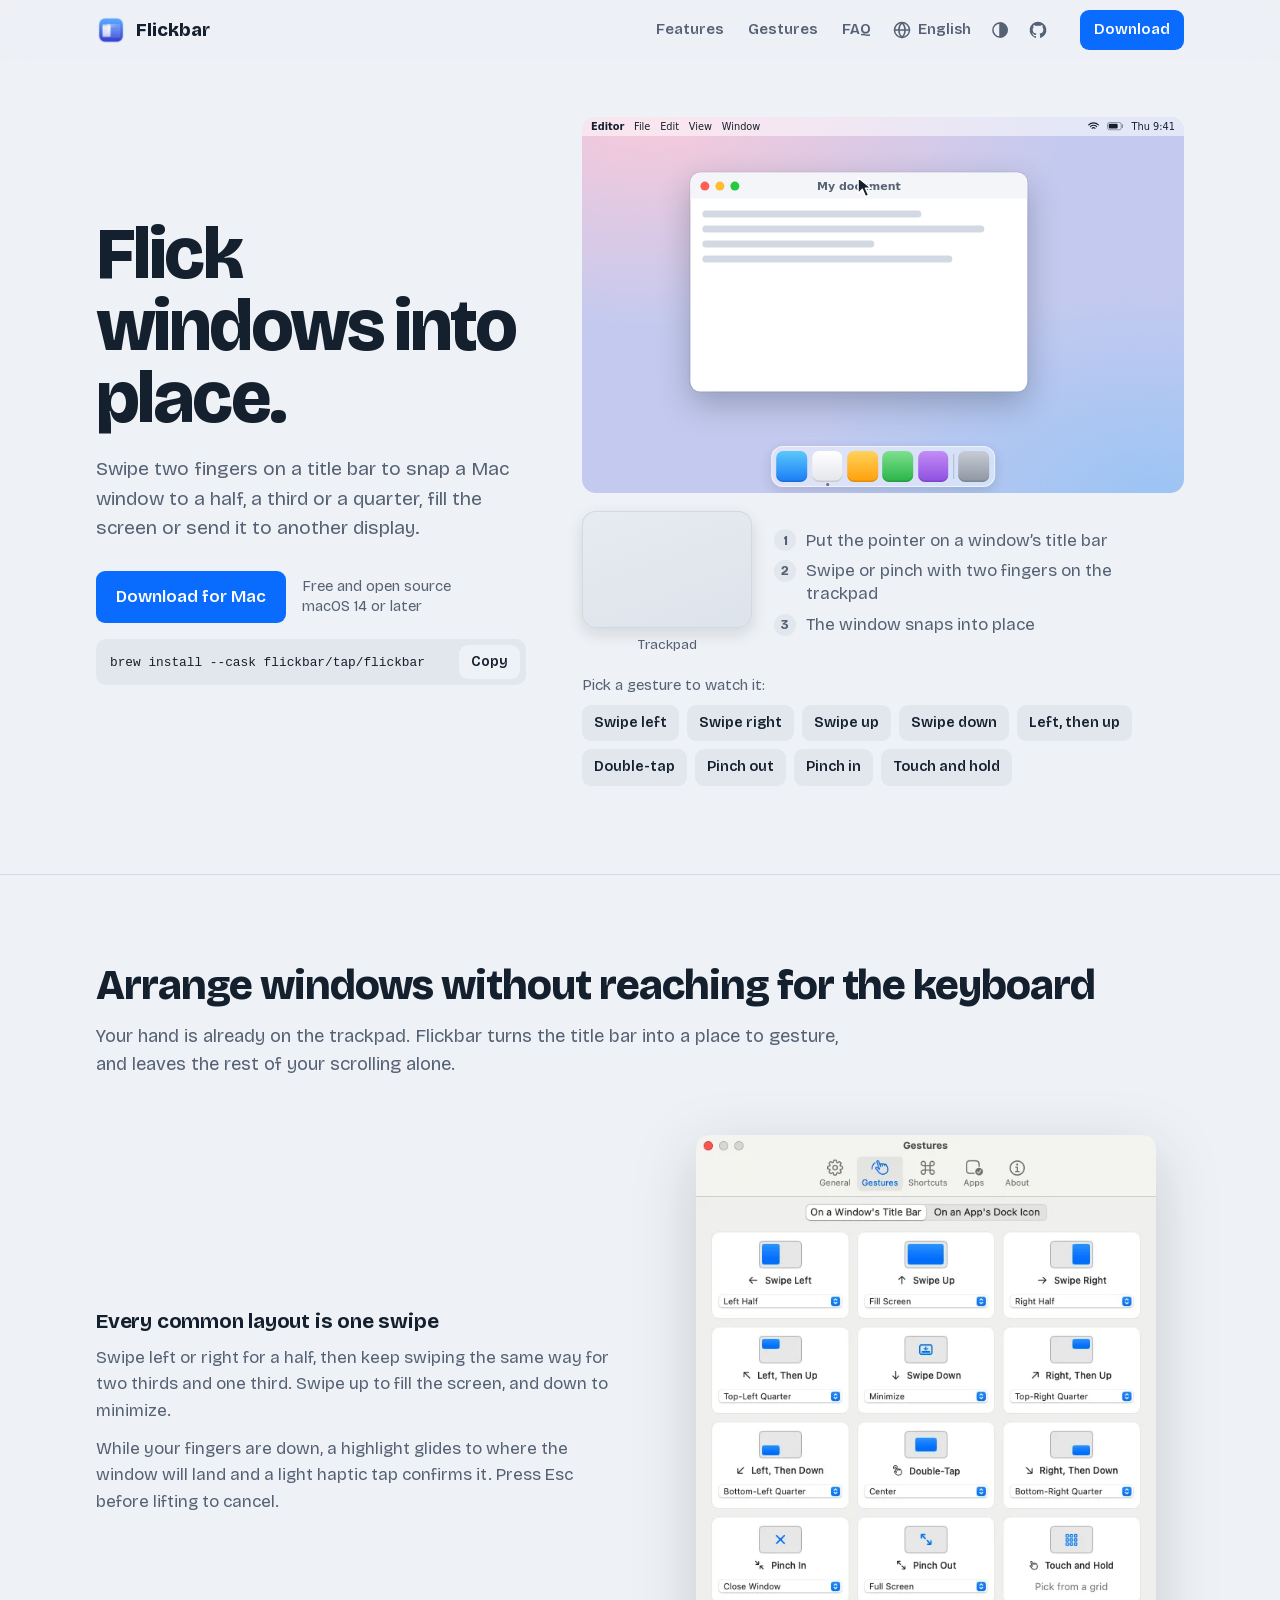
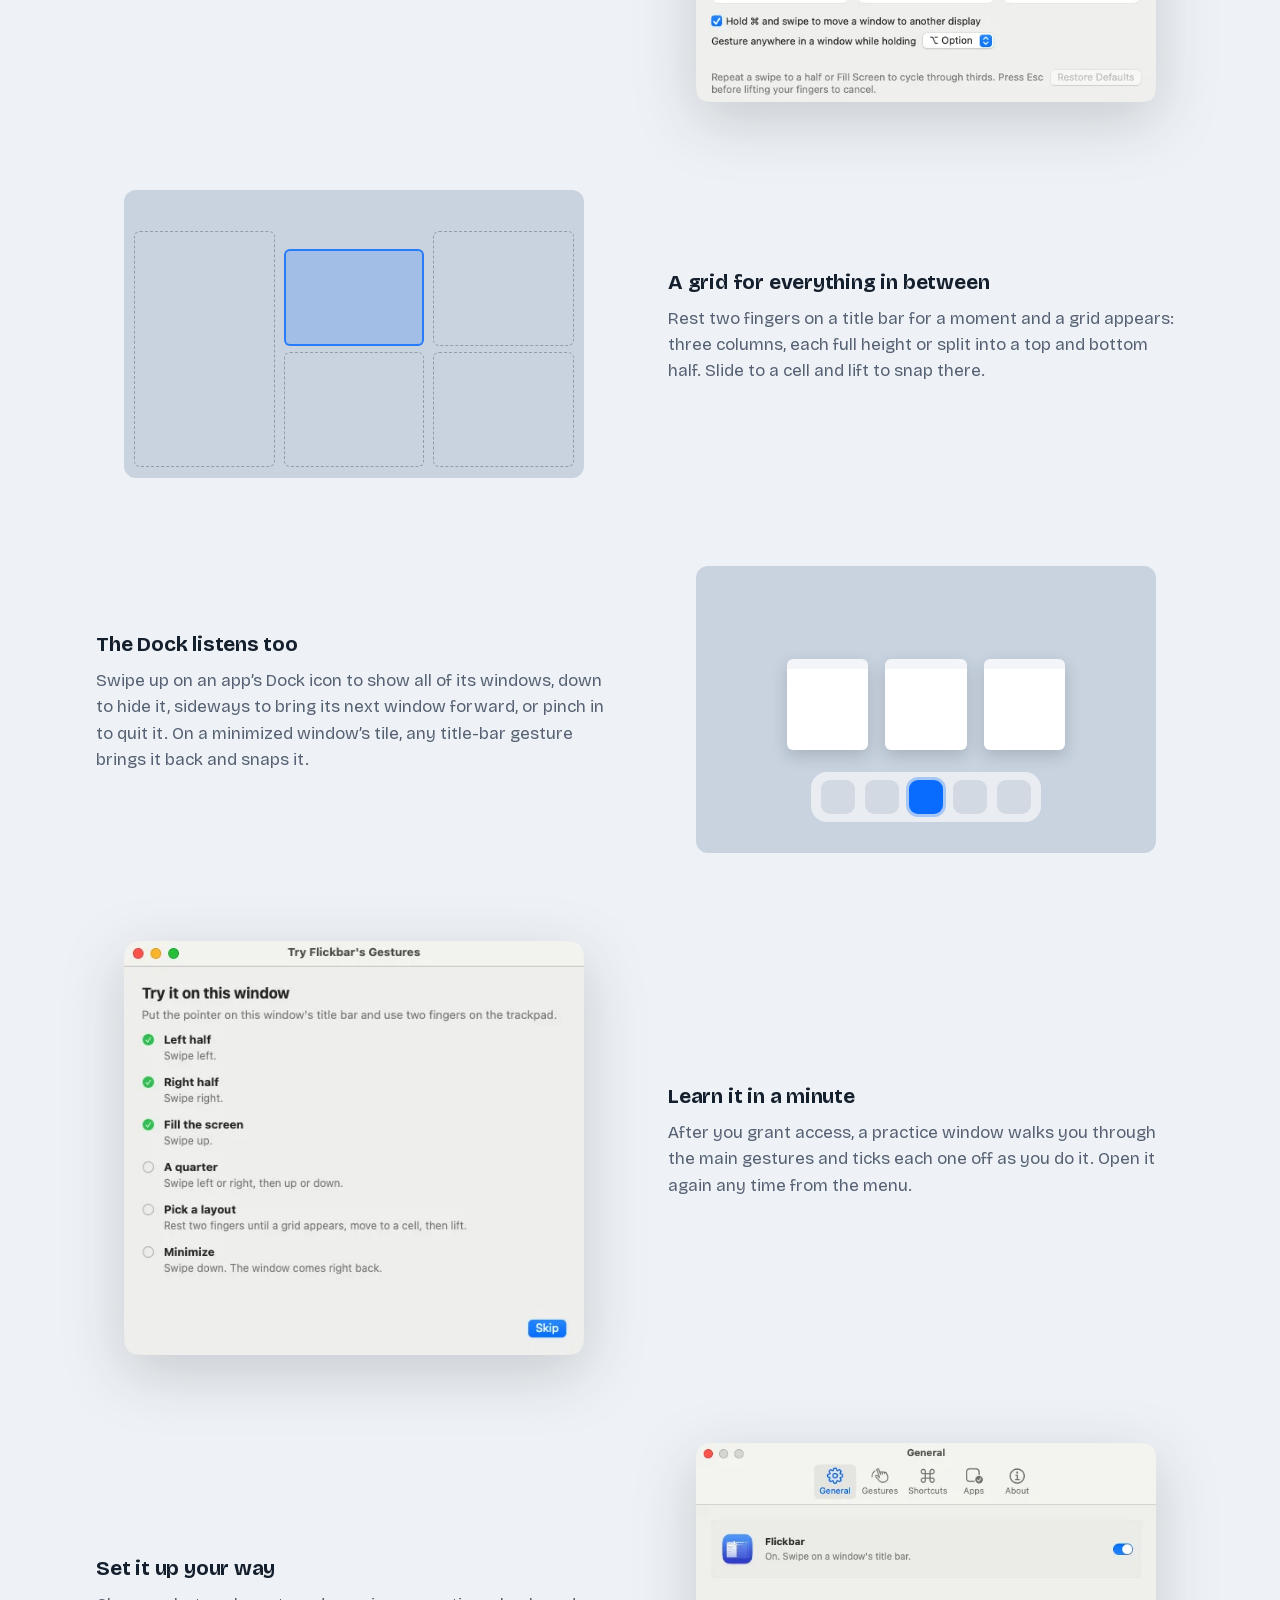
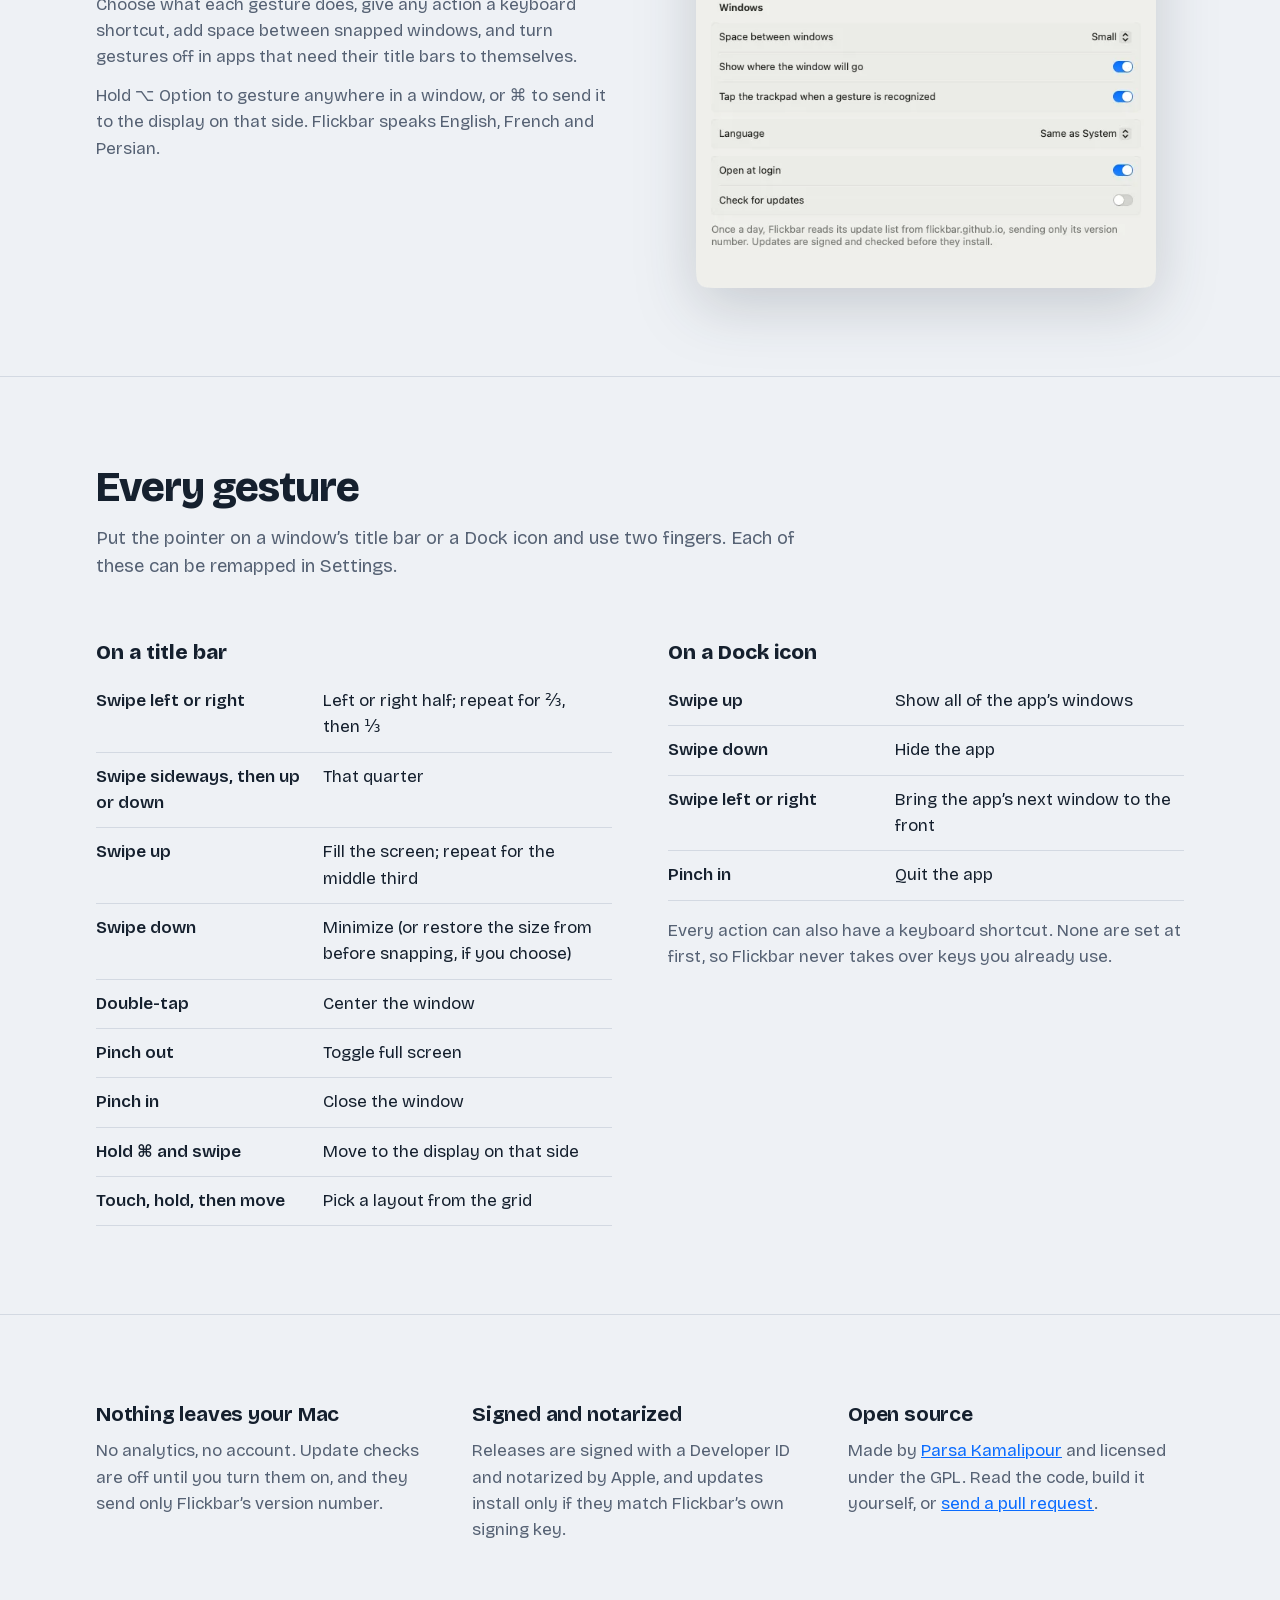
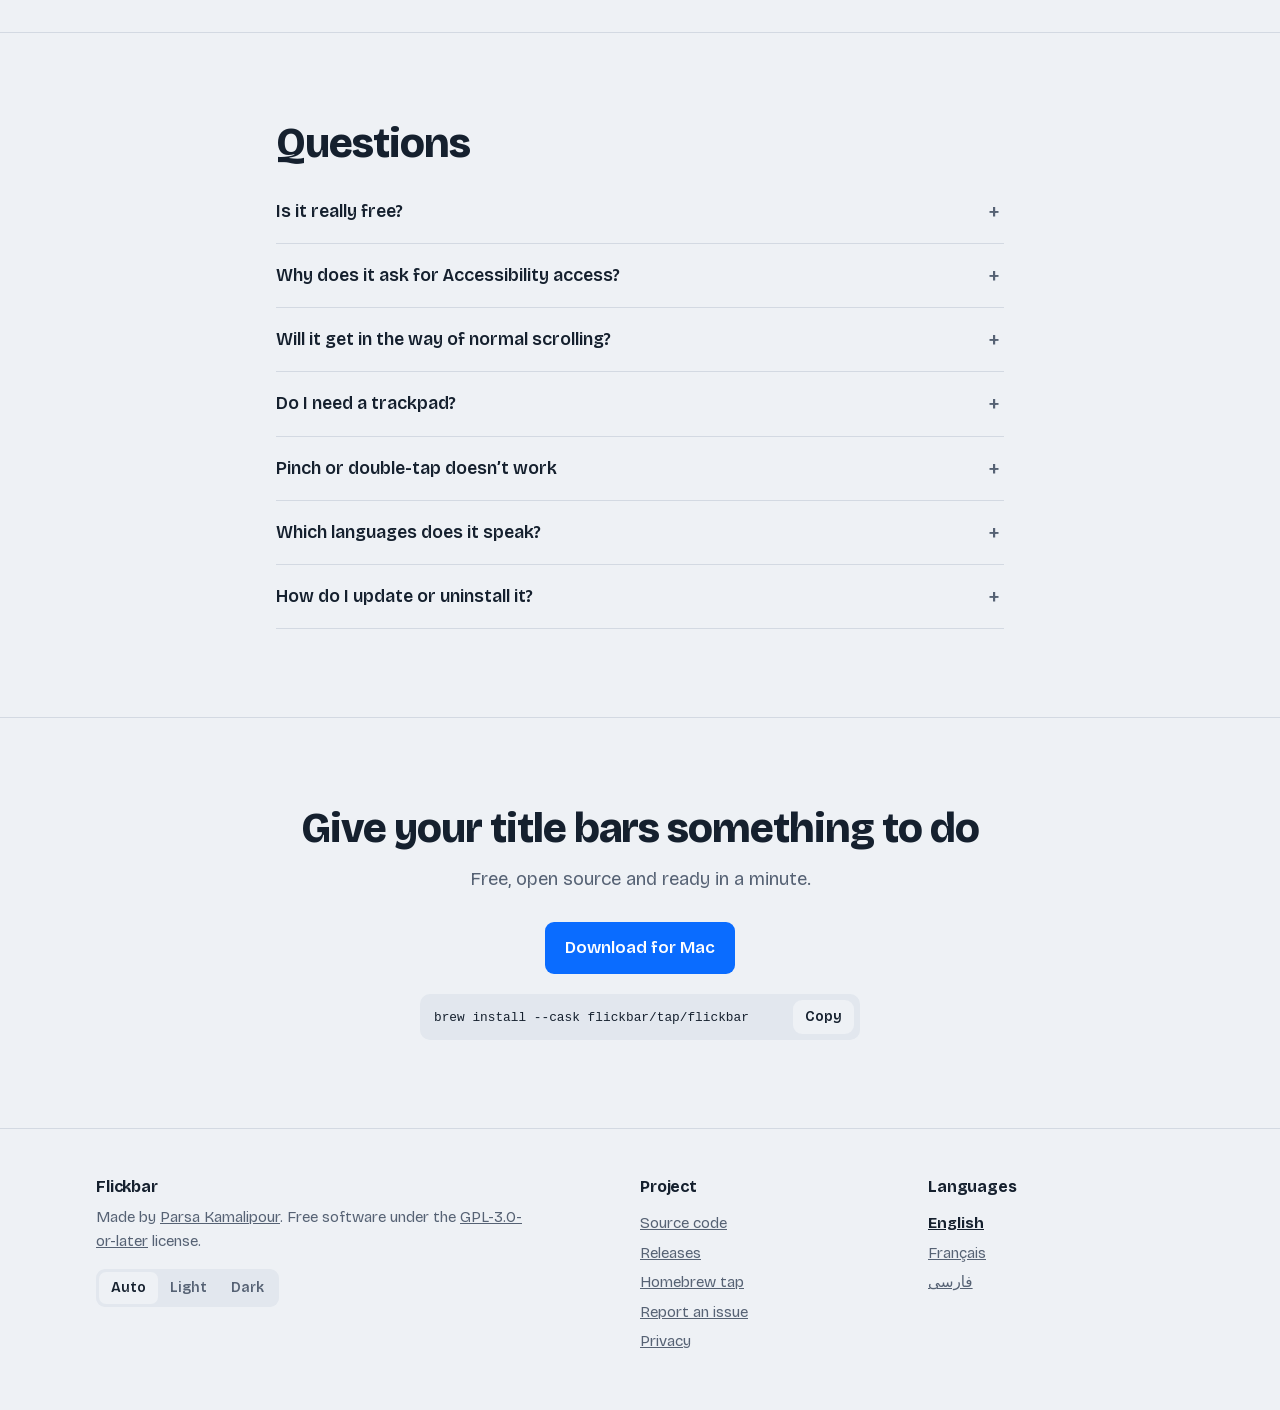
==== commit f1b8f3eb: "Demo looks like a real Mac; site loads faster Demo: - Menu bar with an app name, menus, Wi-Fi, batte" ====
--- a/index.html
+++ b/index.html
@@ -41,9 +41,7 @@
  "downloadUrl": "https://github.com/flickbar/flickbar/releases/latest",
  "screenshot": "https://flickbar.github.io/img/settings-gestures-en.webp"}
 </script>
-<link rel="preconnect" href="https://fonts.googleapis.com">
-<link rel="preconnect" href="https://fonts.gstatic.com" crossorigin>
-<link href="https://fonts.googleapis.com/css2?family=Bricolage+Grotesque:opsz,wght@12..96,400;12..96,600;12..96,800&display=swap" rel="stylesheet">
+<link rel="preload" href="/fonts/bricolage-latin.woff2" as="font" type="font/woff2" crossorigin>
 <link rel="stylesheet" href="/site.css">
 </head>
 <body>
@@ -89,7 +87,15 @@
 
     <div>
       <div class="desk" aria-hidden="true">
-        <div class="menubar"></div>
+        <div class="menubar">
+          <b>Editor</b><span>File</span><span>Edit</span><span class="more">View</span><span class="more">Window</span>
+          <span class="extras">
+            <svg viewBox="0 0 16 12"><path d="M1 4.2a10 10 0 0 1 14 0M3.4 6.7a6.5 6.5 0 0 1 9.2 0M5.8 9.1a3 3 0 0 1 4.4 0" fill="none" stroke="currentColor" stroke-width="1.6" stroke-linecap="round"/></svg>
+            <svg viewBox="0 0 24 12"><rect x="0.7" y="0.7" width="20" height="10.6" rx="3" fill="none" stroke="currentColor" stroke-width="1.2" opacity="0.5"/><rect x="2.5" y="2.5" width="13" height="7" rx="1.6" fill="currentColor"/><path d="M22.4 4v4" stroke="currentColor" stroke-width="1.4" stroke-linecap="round" opacity="0.5"/></svg>
+            <span>Thu 9:41</span>
+          </span>
+        </div>
+        <div class="mdock"><i class="a1"></i><i class="a2 run"></i><i class="a3"></i><i class="a4"></i><i class="a5"></i><s></s><span class="slot" id="slot"><i></i></span><i class="a6"></i></div>
         <div class="screen">
           <div class="grid" id="grid"><div></div><div></div><div></div></div>
           <div class="preview" id="preview"></div>
--- a/site.css
+++ b/site.css
@@ -1,3 +1,9 @@
+/* Variable fonts, served from here (SIL OFL, licenses in /fonts). A browser downloads one only when its text uses it. */
+@font-face { font-family: "Bricolage Grotesque"; font-weight: 400 800; font-display: swap; src: url(/fonts/bricolage-latin.woff2) format("woff2"); unicode-range: U+0000-00FF, U+0131, U+0152-0153, U+02BB-02BC, U+02C6, U+02DA, U+02DC, U+0304, U+0308, U+0329, U+2000-206F, U+20AC, U+2122, U+2191, U+2193, U+2212, U+2215, U+FEFF, U+FFFD; }
+@font-face { font-family: "Bricolage Grotesque"; font-weight: 400 800; font-display: swap; src: url(/fonts/bricolage-latin-ext.woff2) format("woff2"); unicode-range: U+0100-02BA, U+02BD-02C5, U+02C7-02CC, U+02CE-02D7, U+02DD-02FF, U+0304, U+0308, U+0329, U+1D00-1DBF, U+1E00-1E9F, U+1EF2-1EFF, U+2020, U+20A0-20AB, U+20AD-20C4, U+2113, U+2C60-2C7F, U+A720-A7FF; }
+@font-face { font-family: "Vazirmatn"; font-weight: 400 800; font-display: swap; src: url(/fonts/vazirmatn-arabic.woff2) format("woff2"); unicode-range: U+0600-06FF, U+0750-077F, U+0870-0891, U+0897-08E1, U+08E3-08FF, U+200C-200E, U+2010-2011, U+204F, U+2E41, U+FB50-FDFF, U+FE70-FE74, U+FE76-FEFC; }
+@font-face { font-family: "Vazirmatn"; font-weight: 400 800; font-display: swap; src: url(/fonts/vazirmatn-latin.woff2) format("woff2"); unicode-range: U+0000-00FF, U+0131, U+0152-0153, U+02BB-02BC, U+02C6, U+02DA, U+02DC, U+0304, U+0308, U+0329, U+2000-206F, U+20AC, U+2122, U+2191, U+2193, U+2212, U+2215, U+FEFF, U+FFFD; }
+@font-face { font-family: "Vazirmatn"; font-weight: 400 800; font-display: swap; src: url(/fonts/vazirmatn-latin-ext.woff2) format("woff2"); unicode-range: U+0100-02BA, U+02BD-02C5, U+02C7-02CC, U+02CE-02D7, U+02DD-02FF, U+0304, U+0308, U+0329, U+1D00-1DBF, U+1E00-1E9F, U+1EF2-1EFF, U+2020, U+20A0-20AB, U+20AD-20C4, U+2113, U+2C60-2C7F, U+A720-A7FF; }
 :root {
   --page: #eef1f5;
   --ink: #15202e;
@@ -10,6 +16,9 @@
   --sketch: #d3d9e2;
   --code: #e2e7ee;
   --pad: #dde3eb;
+  --wp1: #f7c9da;
+  --wp2: #9cc4f4;
+  --wp3: #c4caef;
 }
 @media (prefers-color-scheme: dark) {
   :root:not([data-theme="light"]) {
@@ -24,6 +33,9 @@
     --sketch: #55627a;
     --code: #1f2733;
     --pad: #232c39;
+    --wp1: #5b3b70;
+    --wp2: #1d4d7d;
+    --wp3: #1c2440;
     color-scheme: dark;
   }
 }
@@ -39,6 +51,9 @@
   --sketch: #55627a;
   --code: #1f2733;
   --pad: #232c39;
+  --wp1: #5b3b70;
+  --wp2: #1d4d7d;
+  --wp3: #1c2440;
   color-scheme: dark;
 }
 :root[data-theme="light"] { color-scheme: light; }
@@ -88,19 +103,44 @@
 .cmd button { background: var(--page); color: var(--ink); padding: 6px 12px; font-size: 0.88rem; flex: none; }
 
 /* Demo */
-.desk { direction: ltr; position: relative; aspect-ratio: 16 / 10; background: var(--wall); border-radius: 14px; overflow: hidden; }
-.menubar { height: 6%; background: color-mix(in srgb, var(--window) 70%, transparent); }
-.screen { position: absolute; inset: 6% 0 0 0; }
-.win, .preview { position: absolute; transition: all 0.32s cubic-bezier(0.3, 0.7, 0.2, 1); }
-.win { background: var(--window); border-radius: 8px; box-shadow: 0 10px 30px rgba(20, 32, 46, 0.22); overflow: hidden; z-index: 1; }
+.desk { direction: ltr; position: relative; aspect-ratio: 16 / 10; container-type: size; background: radial-gradient(110% 90% at 12% 0%, var(--wp1), transparent 62%), radial-gradient(100% 90% at 95% 100%, var(--wp2), transparent 60%), var(--wp3); border-radius: 14px; overflow: hidden; }
+/* Sizes below are in cqh, hundredths of the demo screen's height, so the Mac scales down whole on a phone. */
+.menubar { height: 5%; display: flex; align-items: center; gap: 2.6cqh; padding: 0 2.4cqh; font: 500 max(2.6cqh, 7px)/1 system-ui, sans-serif; color: var(--ink); white-space: nowrap; background: color-mix(in srgb, var(--window) 55%, transparent); }
+.menubar:lang(fa) { direction: rtl; }
+.menubar b { font-weight: 700; }
+.menubar .extras { margin-inline-start: auto; display: flex; align-items: center; gap: 2.2cqh; }
+.menubar svg { height: max(2.2cqh, 6px); width: auto; }
+@container (max-width: 440px) { .menubar .more { display: none; } }
+.mdock { position: absolute; bottom: 1.6cqh; left: 50%; transform: translateX(-50%); height: 11cqh; display: flex; align-items: center; padding: 1.4cqh; border-radius: 3.2cqh; background: color-mix(in srgb, var(--window) 45%, transparent); box-shadow: inset 0 0 0 1px color-mix(in srgb, var(--window) 60%, transparent), 0 1cqh 3cqh rgba(20, 32, 46, 0.15); }
+.mdock > * + * { margin-inline-start: 1.2cqh; }
+.mdock i { position: relative; display: block; height: 100%; aspect-ratio: 1; border-radius: 22%; box-shadow: inset 0 -0.4cqh 0 rgba(0, 0, 0, 0.12); }
+.mdock .a1 { background: linear-gradient(#5ac8fa, #1a7cf5); }
+.mdock .a2 { background: linear-gradient(#fff, #e3e6ea); }
+.mdock .a3 { background: linear-gradient(#ffd25a, #ff9f0a); }
+.mdock .a4 { background: linear-gradient(#7ee08f, #28b446); }
+.mdock .a5 { background: linear-gradient(#c38cf7, #8e4fe0); }
+.mdock .a6 { background: linear-gradient(#c7ccd4, #8e96a3); }
+/* The open app has a dot under its icon. */
+.mdock .run::after { content: ""; position: absolute; left: 50%; bottom: -1.1cqh; width: 0.8cqh; height: 0.8cqh; margin-left: -0.4cqh; border-radius: 50%; background: var(--ink); opacity: 0.6; }
+.mdock s { width: 1px; height: 80%; background: var(--ink); opacity: 0.2; }
+/* A minimized window gets its own place in the Dock, which opens up for it. */
+.mdock .slot { height: 100%; width: 0; margin-inline-start: 0; transition: width 0.25s, margin 0.25s; }
+.mdock .slot.on { width: 8.2cqh; margin-inline-start: 1.2cqh; }
+.mdock .slot i { background: var(--window); border-top: 1.6cqh solid var(--bar); border-radius: 12%; opacity: 0; }
+.mdock .slot.full i { opacity: 1; }
+/* A container, so the pointer and its label move by translate in cqw/cqh (its own percentages), which isn't layout shift. */
+.screen { position: absolute; inset: 5% 0 14% 0; container-type: size; }
+.win, .preview { position: absolute; left: 0; top: 0; transition: all 0.32s cubic-bezier(0.3, 0.7, 0.2, 1); }
+.win { background: var(--window); border-radius: 10px; box-shadow: 0 0 0 1px rgba(20, 32, 46, 0.08), 0 12px 32px rgba(20, 32, 46, 0.28); overflow: hidden; z-index: 1; }
 .win.closed { opacity: 0; transform: scale(0.92); }
-.win.minimized { opacity: 0; transform: translateY(70%) scale(0.2); }
 .titlebar { position: relative; height: 26px; background: var(--bar); display: flex; align-items: center; gap: 6px; padding: 0 10px; }
-.titlebar i { width: 9px; height: 9px; border-radius: 50%; background: var(--sketch); }
+.titlebar i { width: 9px; height: 9px; border-radius: 50%; background: #ff5f57; }
+.titlebar i:nth-child(2) { background: #febc2e; }
+.titlebar i:nth-child(3) { background: #28c840; }
 .titlebar .wtitle { position: absolute; inset: 0; display: grid; place-items: center; font: 600 11px/1 system-ui, sans-serif; color: var(--muted); pointer-events: none; }
 .win.pointing .titlebar { background: color-mix(in srgb, var(--accent) 24%, var(--bar)); }
-.pointer { position: absolute; z-index: 4; width: 15px; height: 21px; margin: -2px 0 0 -2px; transition: left 0.45s cubic-bezier(0.3, 0.7, 0.2, 1), top 0.45s cubic-bezier(0.3, 0.7, 0.2, 1); }
-.tag { position: absolute; z-index: 4; transform: translate(14px, 16px); padding: 5px 9px; border-radius: 7px; background: var(--ink); color: var(--page); font: 600 12px/1.2 system-ui, sans-serif; white-space: nowrap; opacity: 0; transition: opacity 0.2s, left 0.45s cubic-bezier(0.3, 0.7, 0.2, 1), top 0.45s cubic-bezier(0.3, 0.7, 0.2, 1); }
+.pointer { position: absolute; left: 0; top: 0; z-index: 4; width: 15px; height: 21px; margin: -2px 0 0 -2px; transition: translate 0.45s cubic-bezier(0.3, 0.7, 0.2, 1); }
+.tag { position: absolute; left: 0; top: 0; z-index: 4; transform: translate(14px, 16px); padding: 5px 9px; border-radius: 7px; background: var(--ink); color: var(--page); font: 600 12px/1.2 system-ui, sans-serif; white-space: nowrap; opacity: 0; transition: opacity 0.2s, translate 0.45s cubic-bezier(0.3, 0.7, 0.2, 1); }
 .tag.on { opacity: 1; }
 /* On the right of the screen the label goes left of the pointer, so it isn't cut off. */
 .tag.flip { transform: translate(calc(-100% - 6px), 16px); }
@@ -116,7 +156,7 @@
 .padwrap { margin: 0; flex: none; text-align: center; }
 .padwrap figcaption { margin-top: 6px; font-size: 0.85rem; color: var(--muted); }
 .pad { position: relative; width: 170px; aspect-ratio: 1.45; background: linear-gradient(160deg, color-mix(in srgb, var(--pad) 70%, #fff), var(--pad)); border-radius: 14px; box-shadow: inset 0 0 0 1px var(--line), 0 6px 16px rgba(20, 32, 46, 0.12); }
-.arrow { position: absolute; inset: 0; margin: auto; width: 48px; height: 48px; fill: none; stroke: var(--accent); stroke-width: 2.2; stroke-linecap: round; stroke-linejoin: round; opacity: 0; transition: opacity 0.2s, transform 0.25s; pointer-events: none; }
+.arrow { position: absolute; inset: 0; margin: auto; width: 48px; height: 48px; fill: none; stroke: var(--accent); stroke-width: 2.2; stroke-linecap: round; stroke-linejoin: round; opacity: 0; transition: opacity 0.2s; pointer-events: none; }
 .arrow.on { opacity: 0.85; }
 .finger { position: absolute; top: 50%; left: 50%; width: 16px; height: 16px; margin: -8px; border-radius: 50%; background: var(--accent); opacity: 0; transition: transform 0.35s ease-out, opacity 0.15s; box-shadow: 0 0 0 4px color-mix(in srgb, var(--accent) 25%, transparent); }
 .pad.down .finger { opacity: 1; }
@@ -218,7 +258,7 @@
   .arrow { width: 36px; height: 36px; }
 }
 @media (prefers-reduced-motion: reduce) {
-  .win, .preview, .finger, .grid, .pointer, .tag, .arrow, .steps li { transition: none; }
+  .win, .preview, .finger, .grid, .pointer, .tag, .arrow, .steps li, .mdock .slot { transition: none; }
 }
 
 /* Languages */
@@ -233,7 +273,7 @@
 footer .langs { display: flex; flex-direction: column; gap: 6px; align-items: flex-start; }
 footer .langs a[aria-current="page"] { color: var(--ink); font-weight: 700; }
 /* Persian: a typeface made for it, and no letter-spacing, which breaks the joins between letters. */
-:lang(fa) body, :lang(fa) button, a:lang(fa) { font-family: Vazirmatn, system-ui, sans-serif; }
+:lang(fa) body, :lang(fa) button { font-family: Vazirmatn, system-ui, sans-serif; }
 :lang(fa) h1, :lang(fa) h2, :lang(fa) h3 { letter-spacing: 0; line-height: 1.3; }
 /* Persian letters run taller than Latin at the same size. */
 :lang(fa) h1 { font-size: clamp(2.2rem, 4.8vw, 3.7rem); line-height: 1.35; }
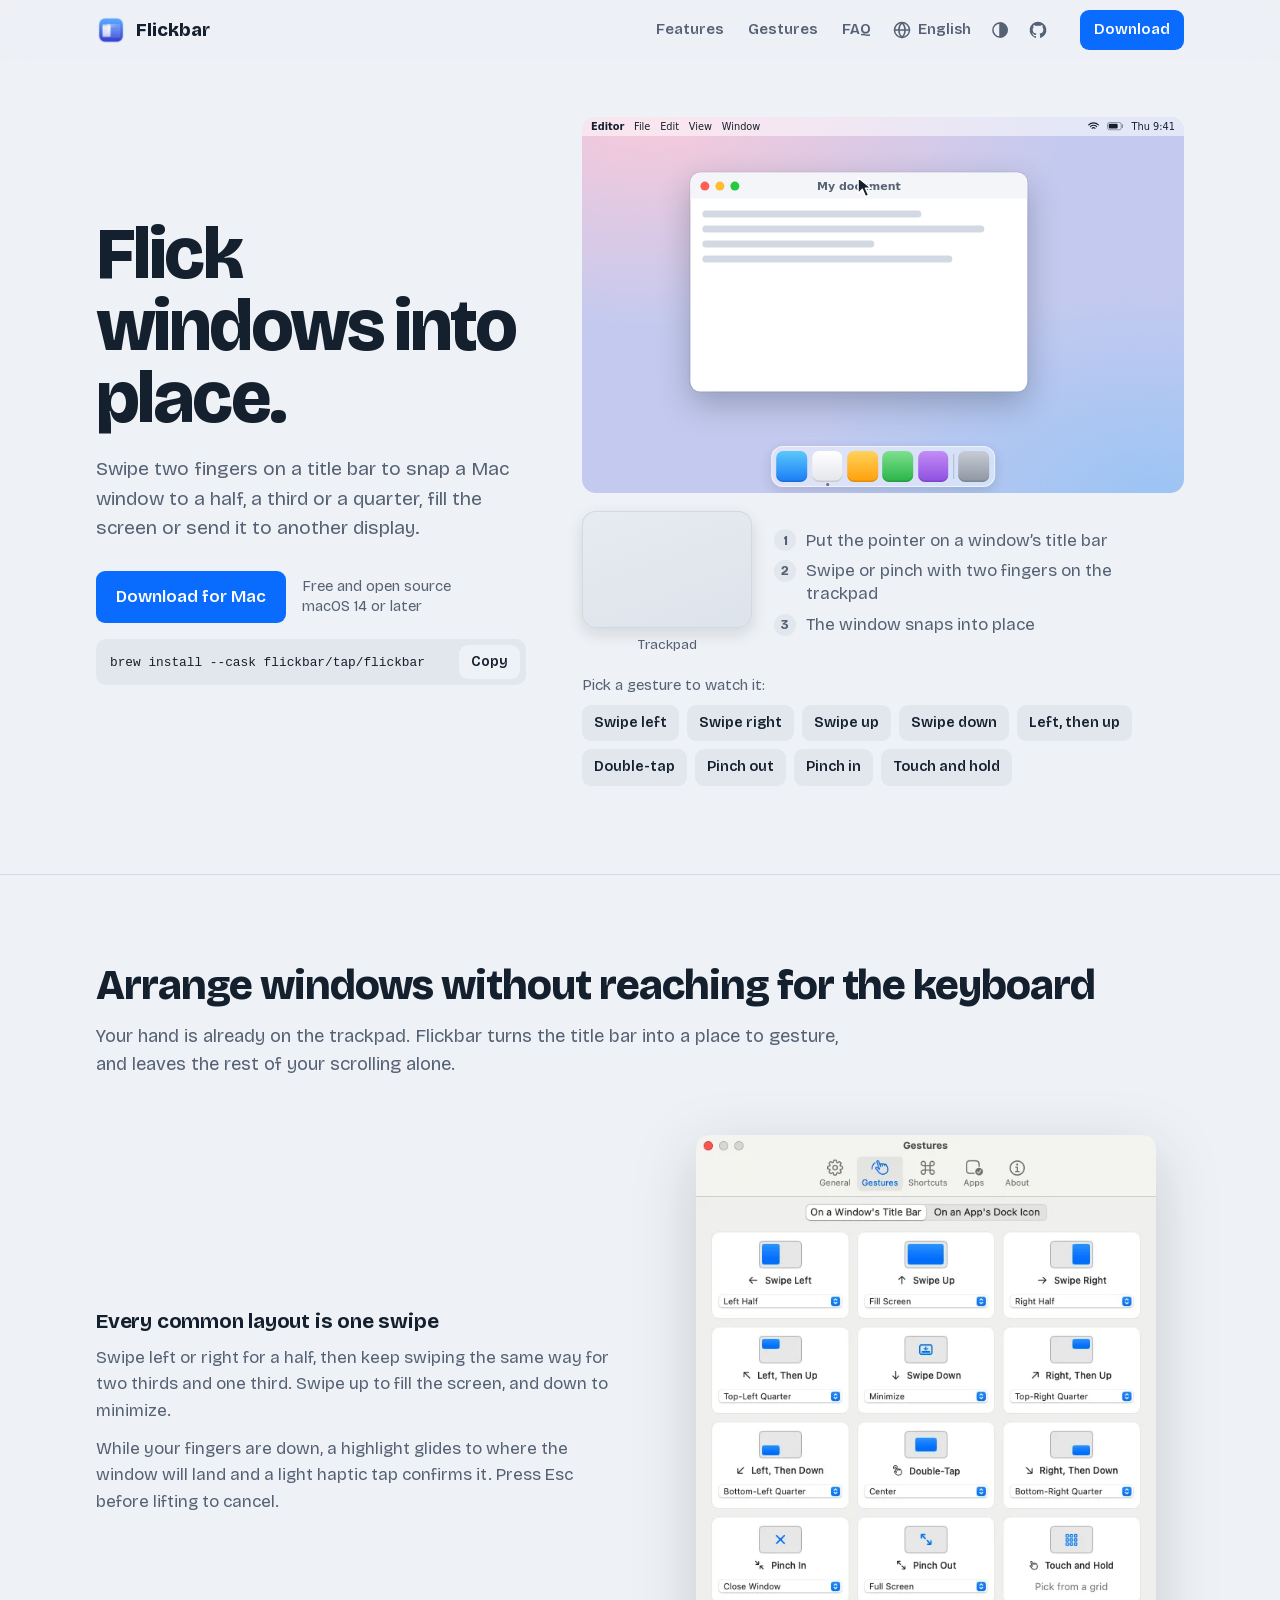
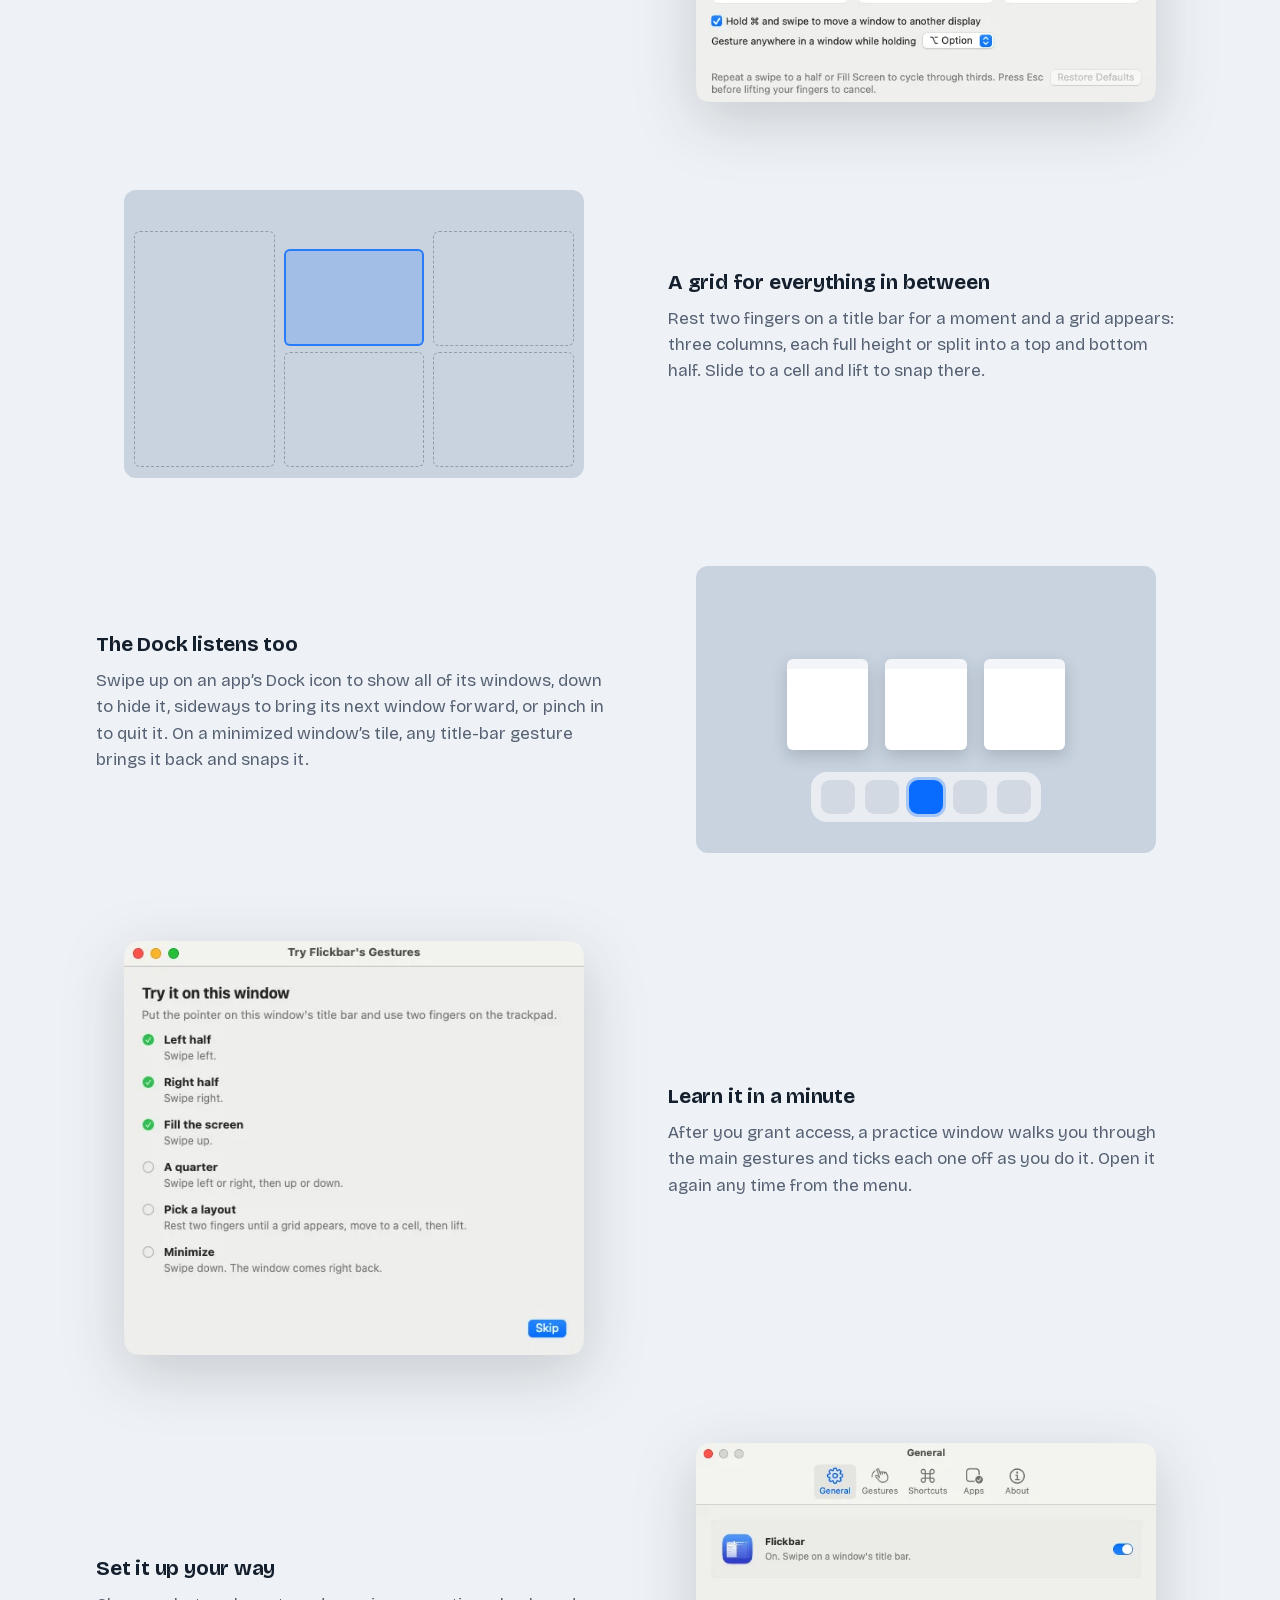
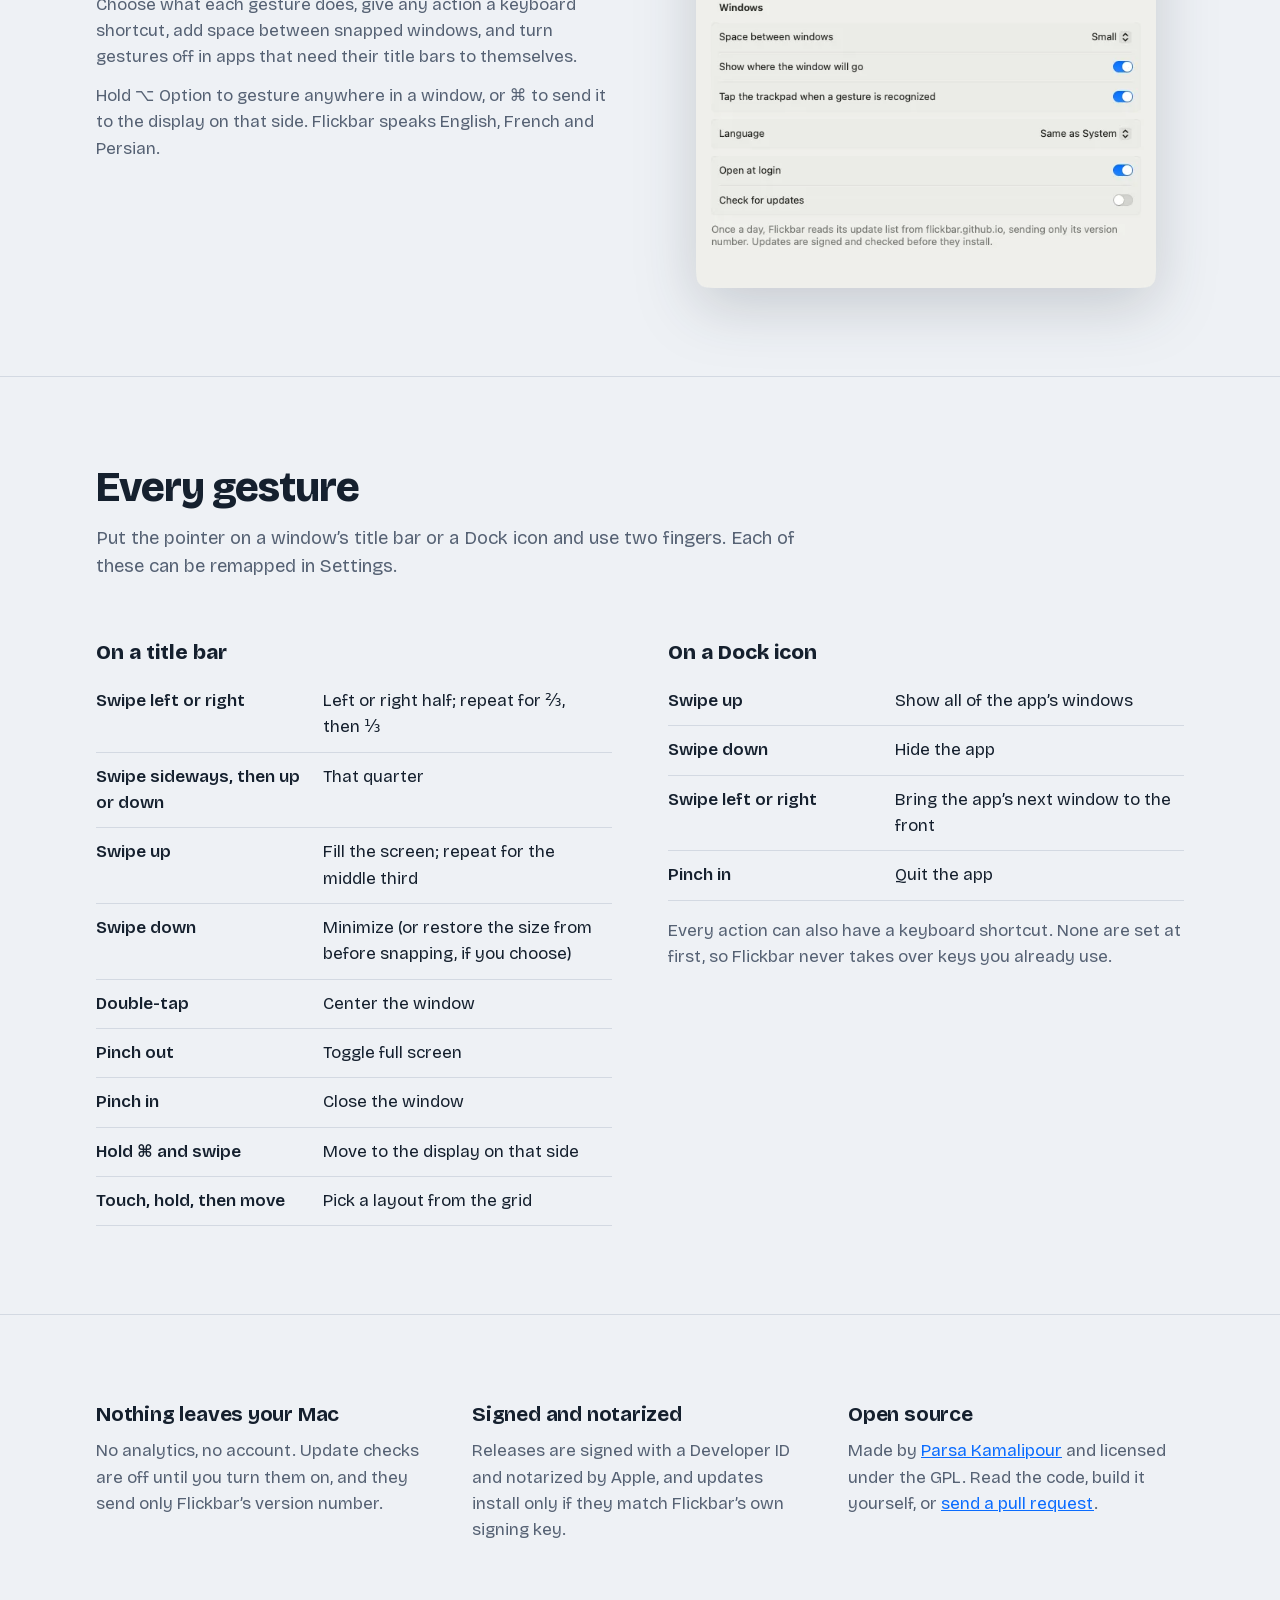
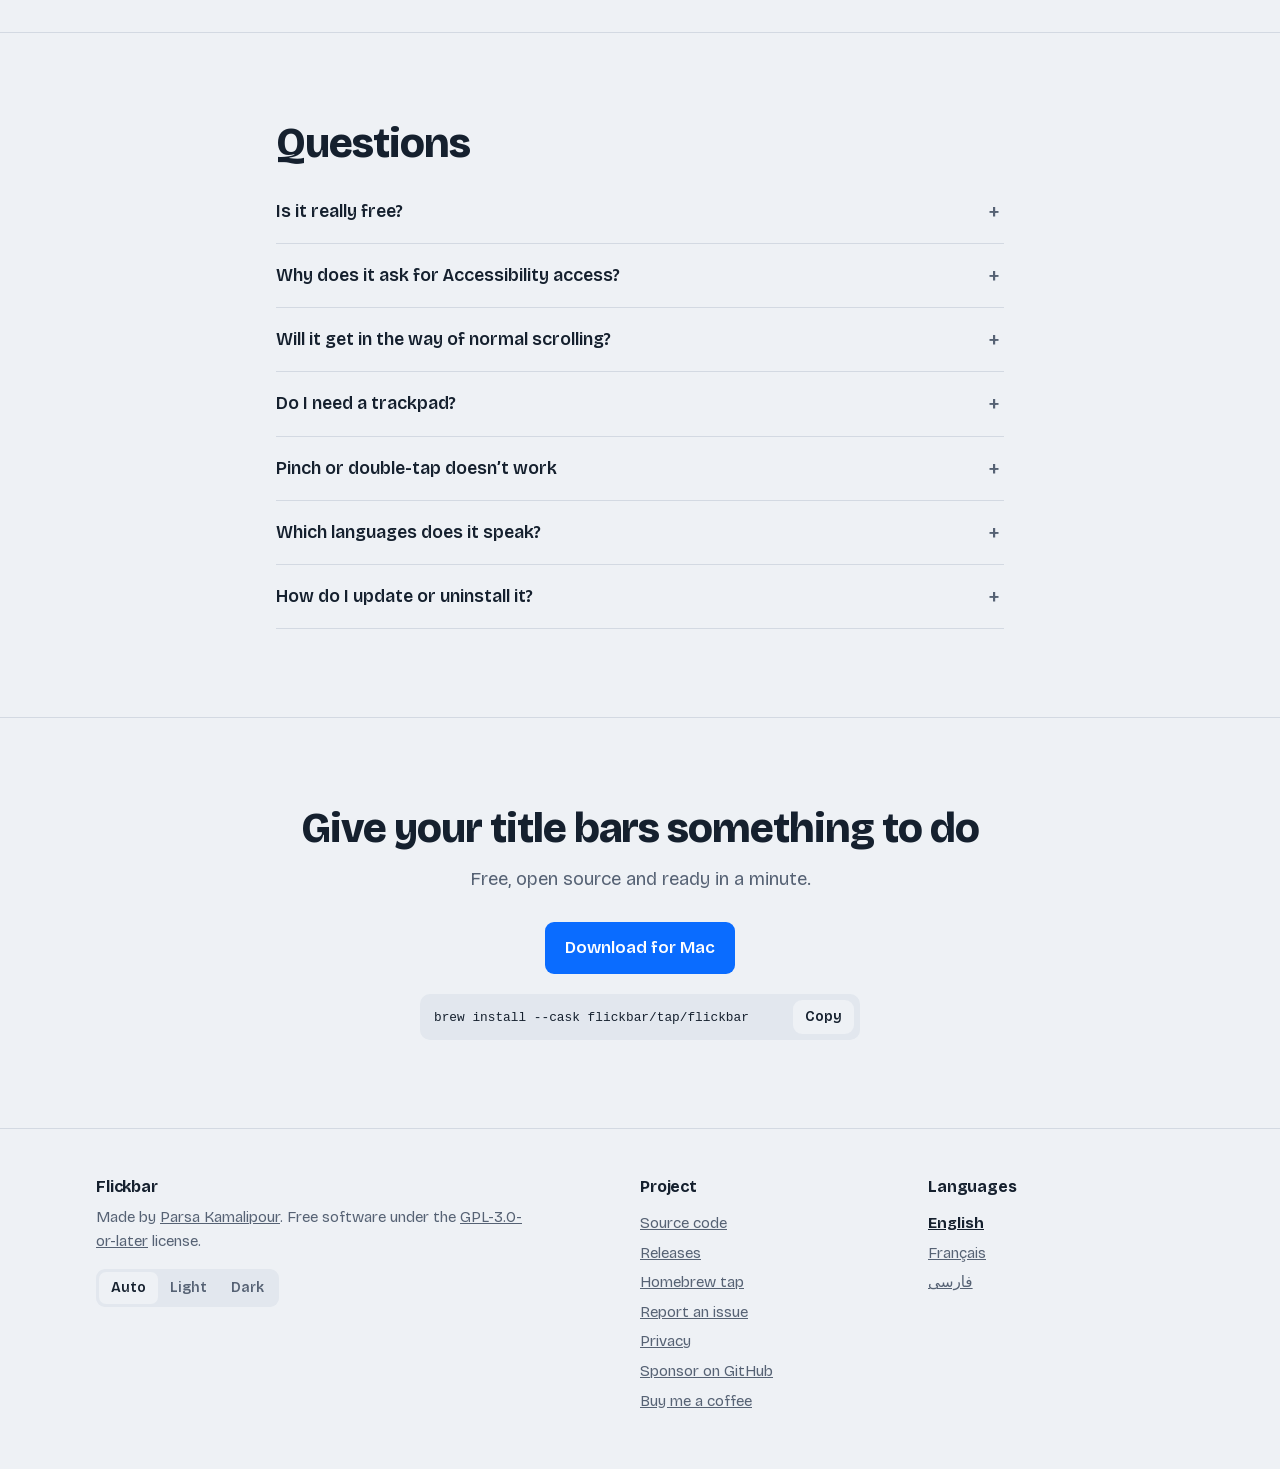
==== commit 9370535b: "feat: add sponsor and coffee links to the footer (#5)" ====
--- a/index.html
+++ b/index.html
@@ -276,6 +276,8 @@
       <a href="https://github.com/flickbar/homebrew-tap">Homebrew tap</a>
       <a href="https://github.com/flickbar/flickbar/issues">Report an issue</a>
       <a href="https://github.com/flickbar/flickbar#privacy">Privacy</a>
+      <a href="https://github.com/sponsors/benymaxparsa">Sponsor on GitHub</a>
+      <a href="https://buymeacoffee.com/parsakamalipour">Buy me a coffee</a>
     </nav>
     <nav aria-label="Languages">
       <h3>Languages</h3>
--- a/site.css
+++ b/site.css
@@ -130,7 +130,8 @@
 .mdock .slot.full i { opacity: 1; }
 /* A container, so the pointer and its label move by translate in cqw/cqh (its own percentages), which isn't layout shift. */
 .screen { position: absolute; inset: 5% 0 14% 0; container-type: size; }
-.win, .preview { position: absolute; left: 0; top: 0; transition: all 0.32s cubic-bezier(0.3, 0.7, 0.2, 1); }
+/* Only these, so a change of transform-origin or visibility (minimizing) happens at once. */
+.win, .preview { position: absolute; left: 0; top: 0; transition: 0.32s cubic-bezier(0.3, 0.7, 0.2, 1); transition-property: translate, width, height, transform, opacity; }
 .win { background: var(--window); border-radius: 10px; box-shadow: 0 0 0 1px rgba(20, 32, 46, 0.08), 0 12px 32px rgba(20, 32, 46, 0.28); overflow: hidden; z-index: 1; }
 .win.closed { opacity: 0; transform: scale(0.92); }
 .titlebar { position: relative; height: 26px; background: var(--bar); display: flex; align-items: center; gap: 6px; padding: 0 10px; }
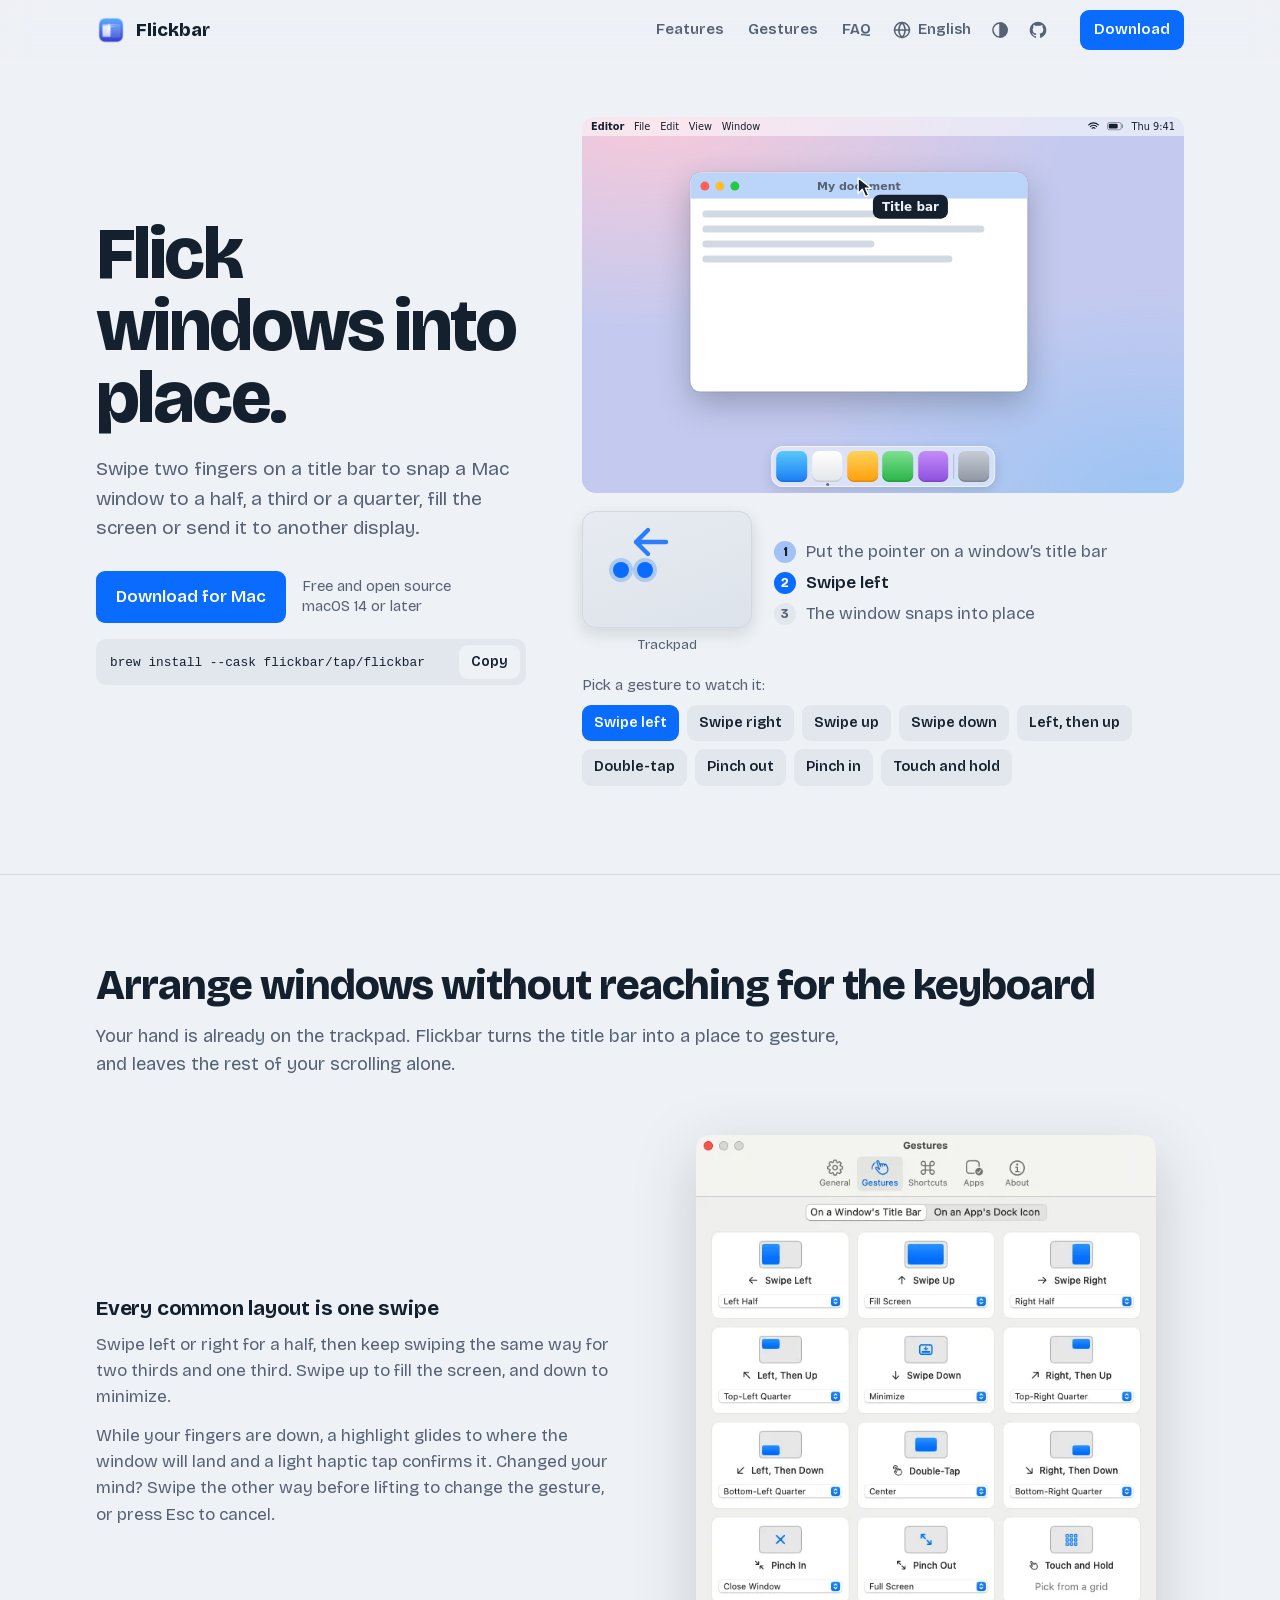
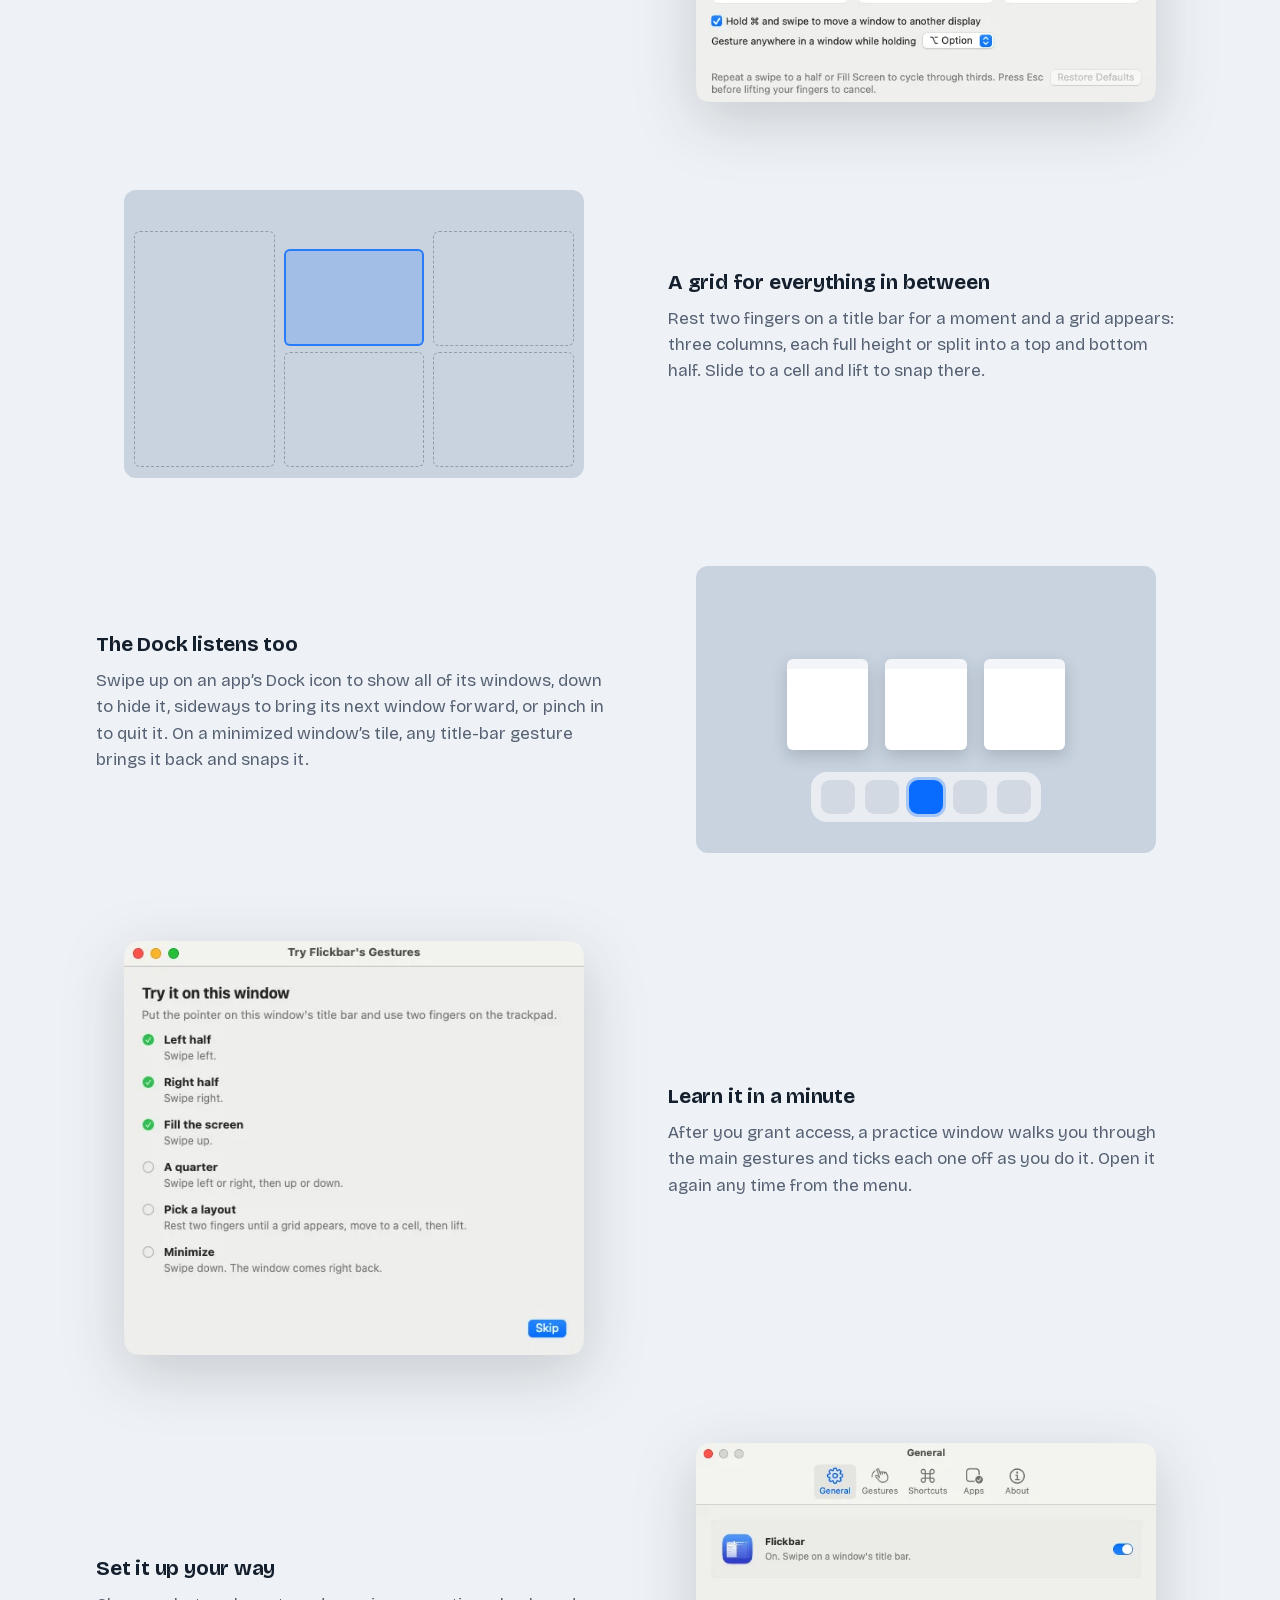
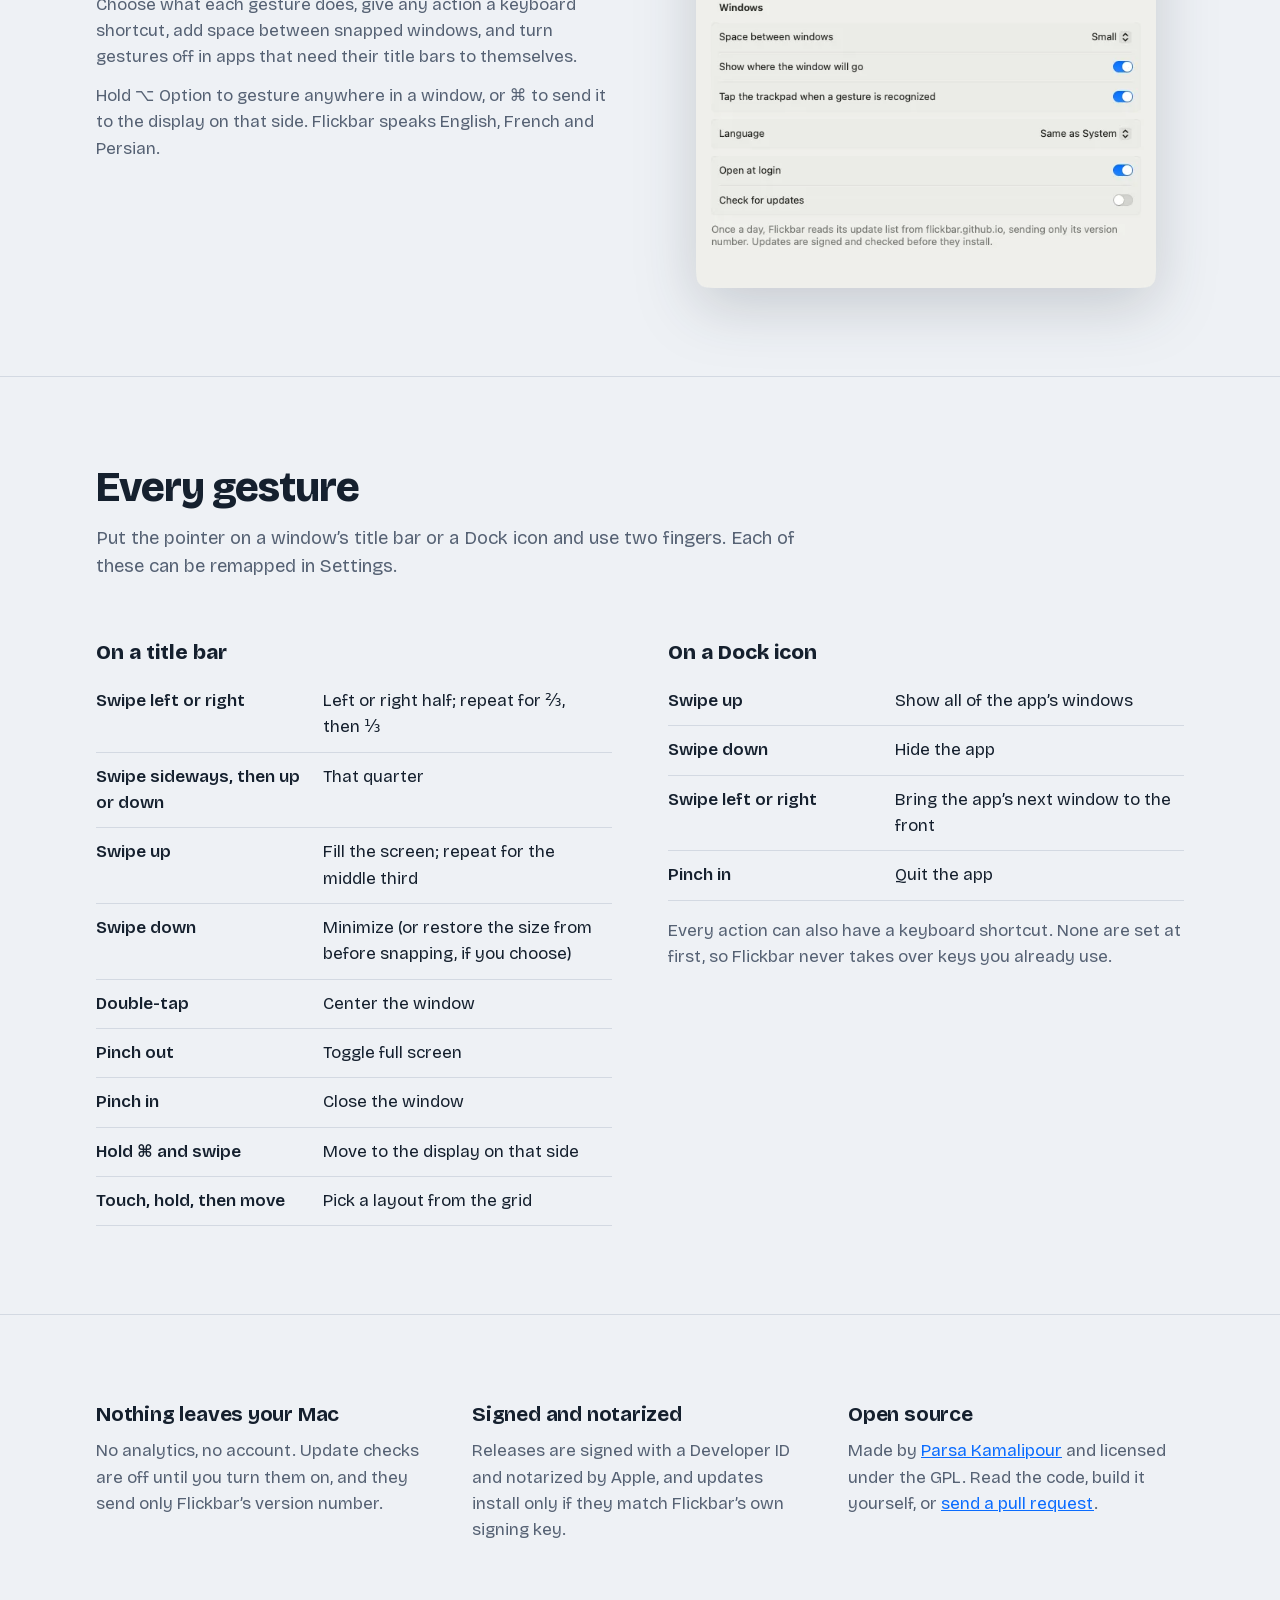
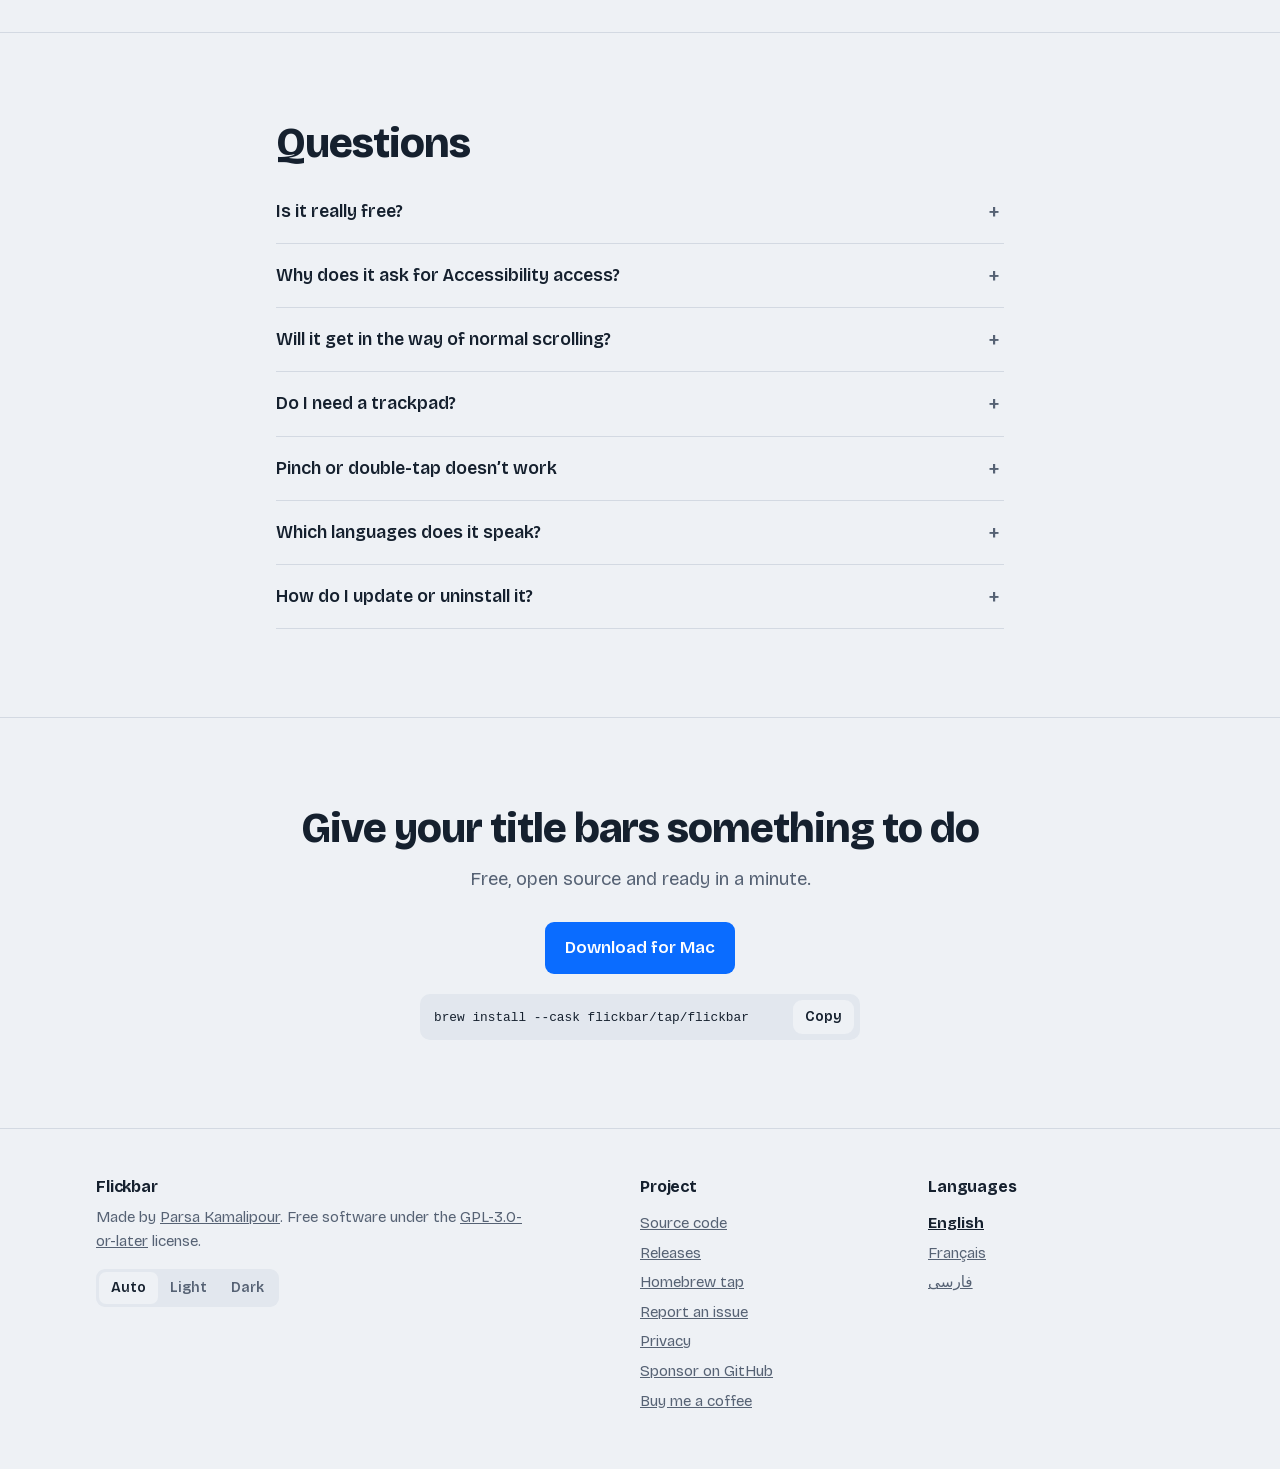
==== commit f776d1ca: "feat: mention changing a gesture before lifting (#7)" ====
--- a/index.html
+++ b/index.html
@@ -140,7 +140,7 @@
       <div>
         <h3>Every common layout is one swipe</h3>
         <p>Swipe left or right for a half, then keep swiping the same way for two thirds and one third. Swipe up to fill the screen, and down to minimize.</p>
-        <p>While your fingers are down, a highlight glides to where the window will land and a light haptic tap confirms it. Press Esc before lifting to cancel.</p>
+        <p>While your fingers are down, a highlight glides to where the window will land and a light haptic tap confirms it. Changed your mind? Swipe the other way before lifting to change the gesture, or press Esc to cancel.</p>
       </div>
       <div class="art"><img src="/img/settings-gestures-en.webp" width="600" height="740" alt="Gestures settings, listing what each swipe does" loading="lazy"></div>
     </div>
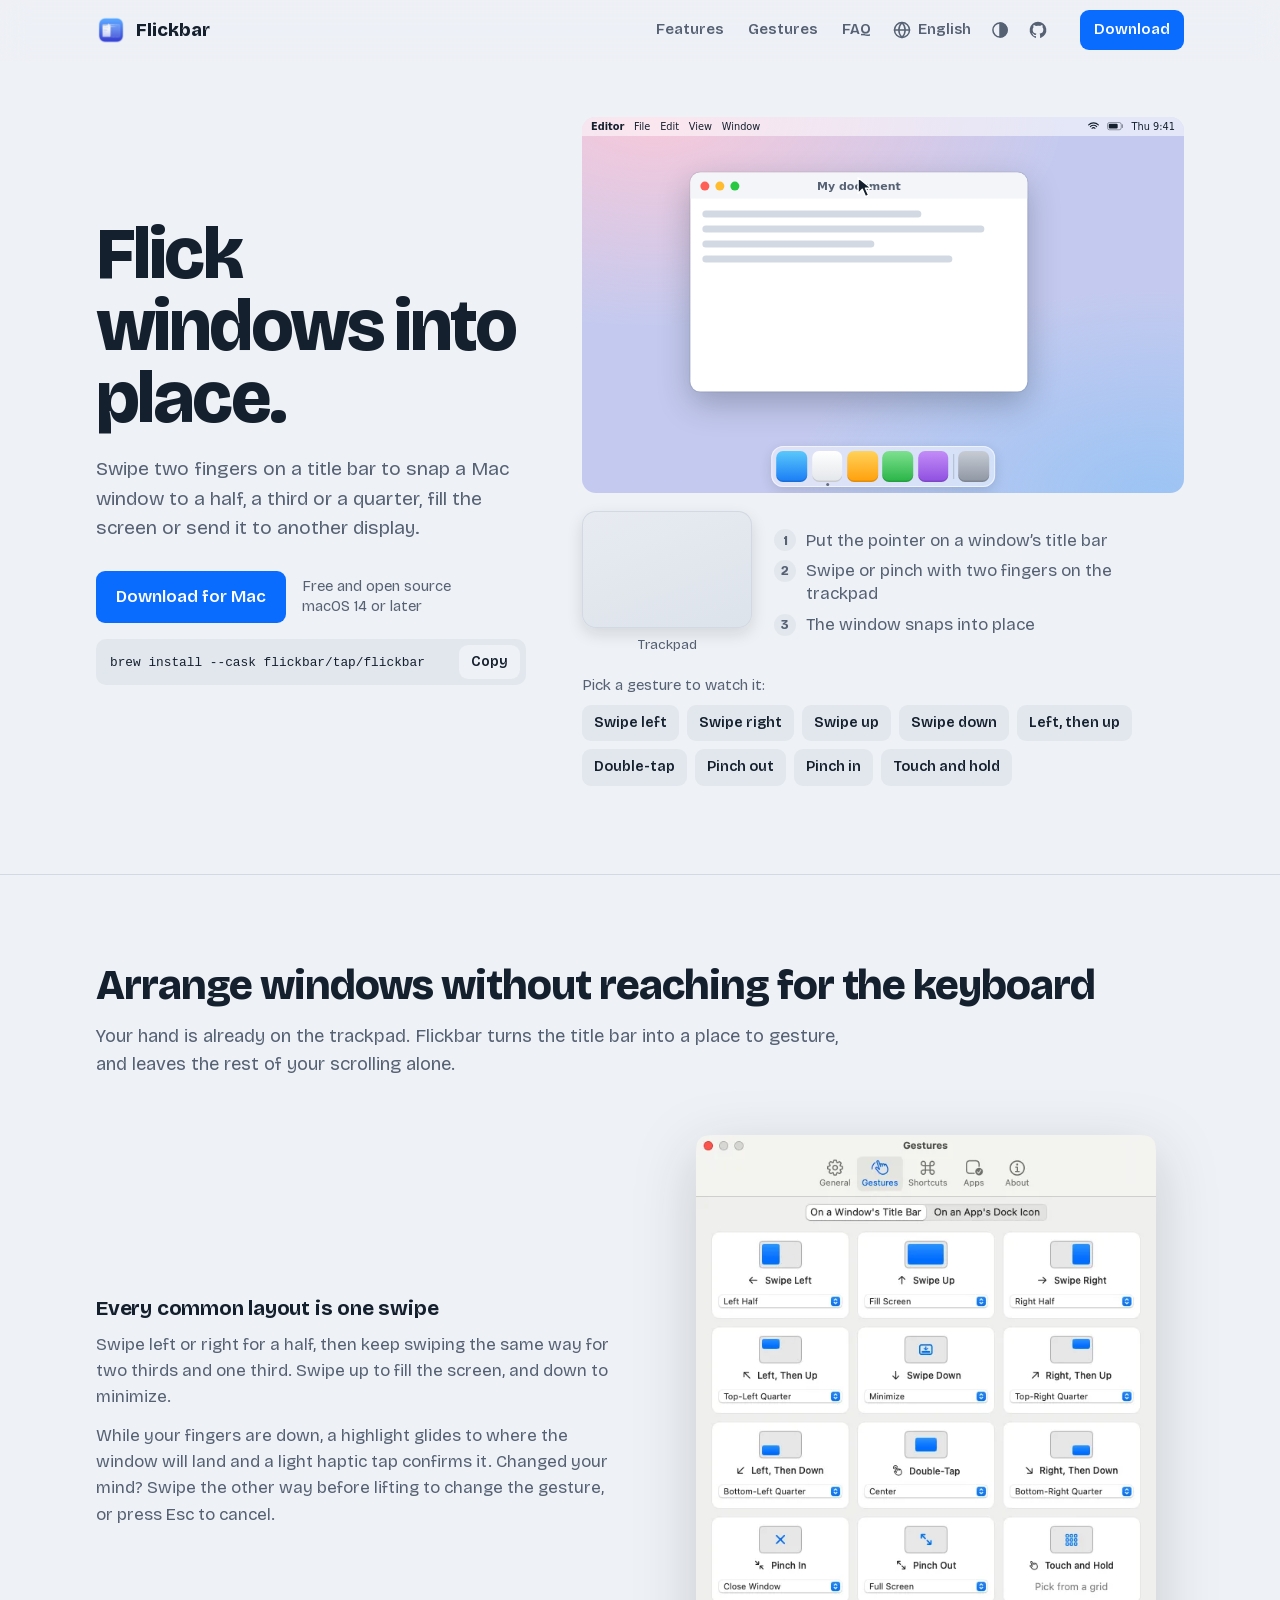
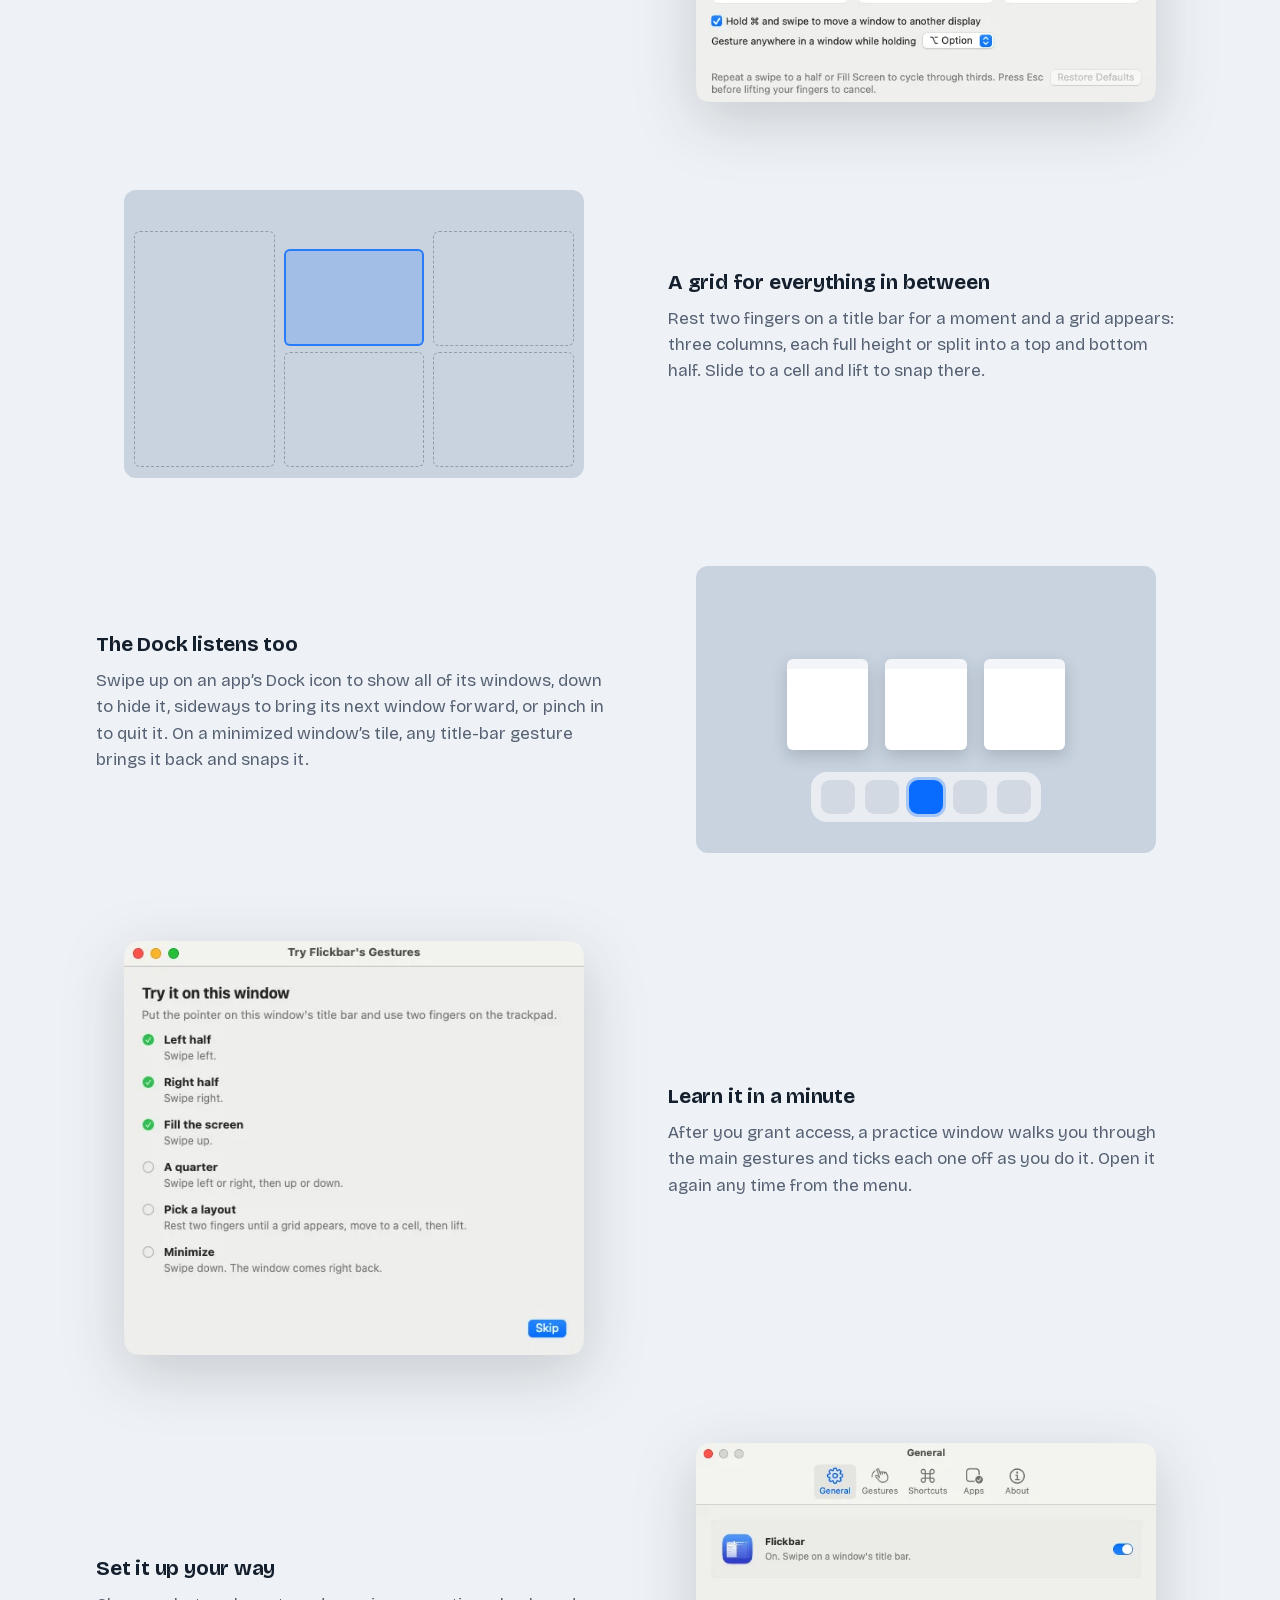
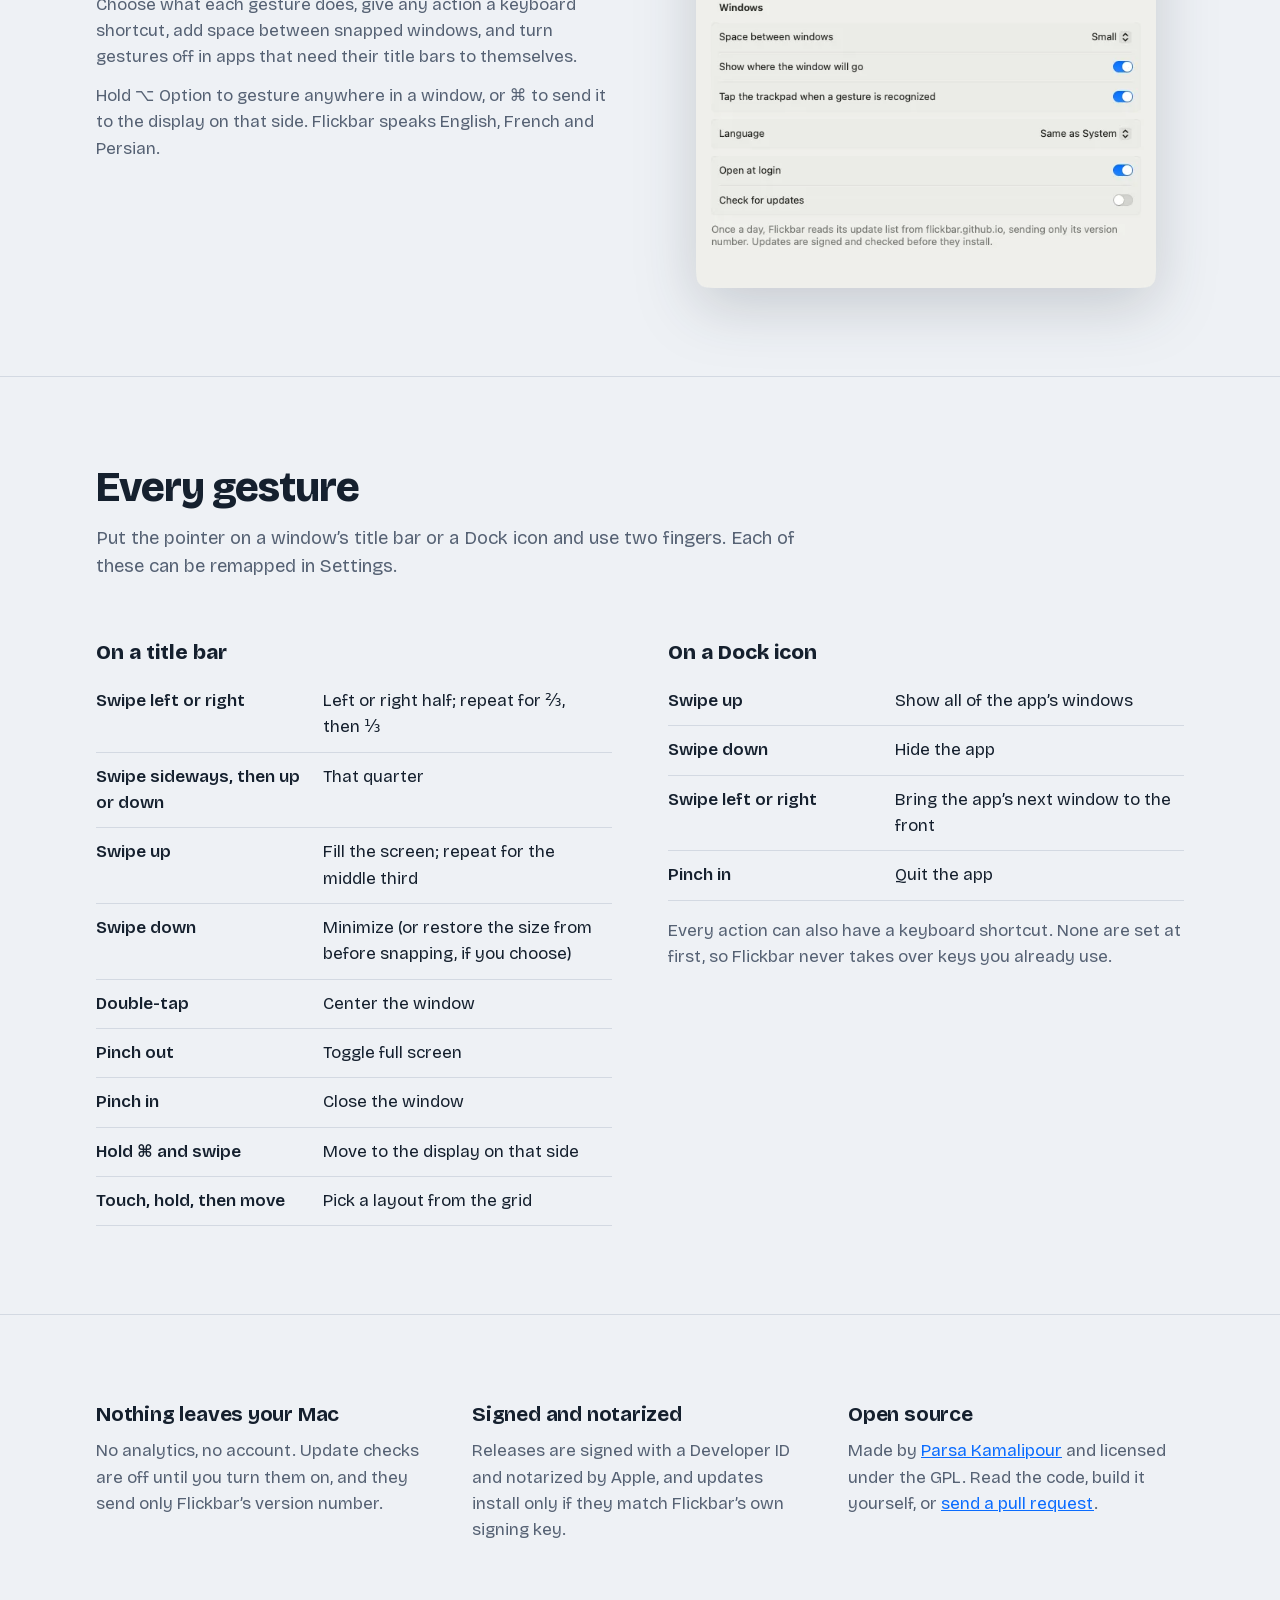
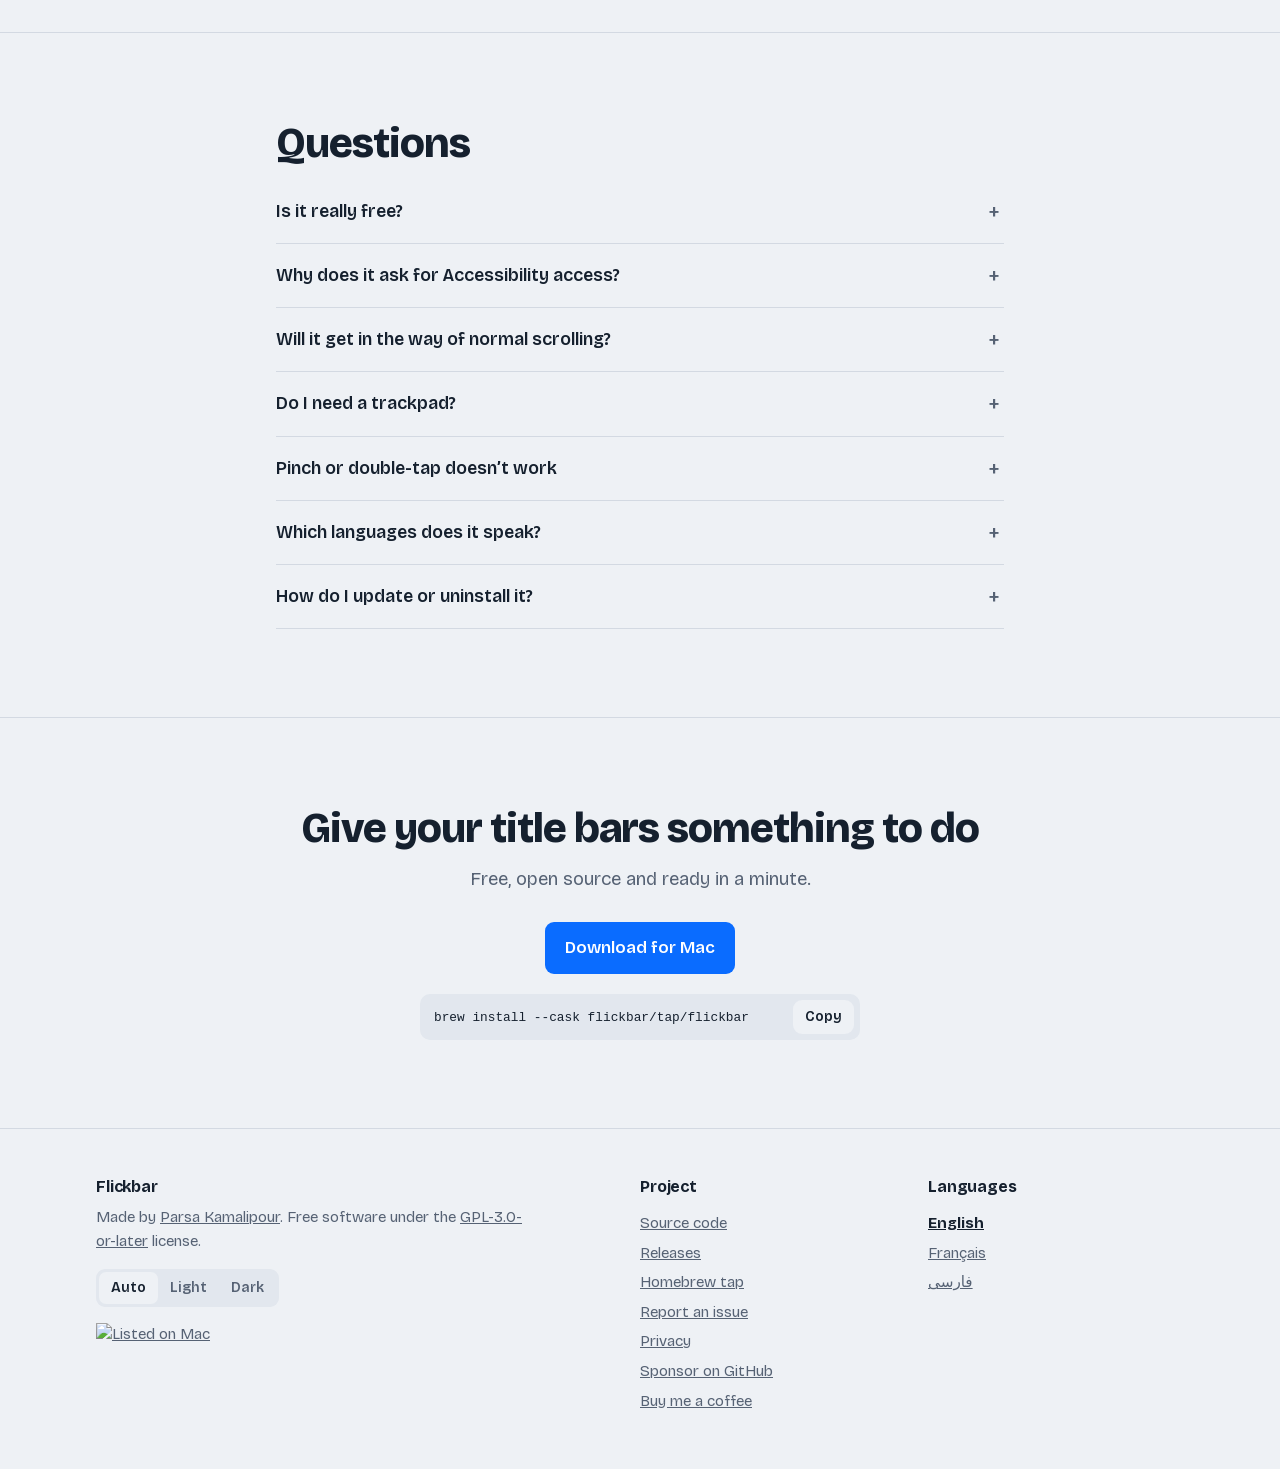
==== commit 6a8ffe46: "Add a small Listed on Mac Browse badge to the footer" ====
--- a/index.html
+++ b/index.html
@@ -268,6 +268,7 @@
         <button type="button" data-theme-set="light">Light</button>
         <button type="button" data-theme-set="dark">Dark</button>
       </div>
+      <a class="listed" href="https://macbrowse.com"><img class="on-light" src="https://macbrowse.com/badge/listed-light.svg" alt="Listed on Mac Browse" width="137" height="30"><img class="on-dark" src="https://macbrowse.com/badge/listed-dark.svg" alt="Listed on Mac Browse" width="137" height="30"></a>
     </div>
     <nav aria-label="Project">
       <h3>Project</h3>
--- a/site.css
+++ b/site.css
@@ -279,3 +279,12 @@
 /* Persian letters run taller than Latin at the same size. */
 :lang(fa) h1 { font-size: clamp(2.2rem, 4.8vw, 3.7rem); line-height: 1.35; }
 :lang(fa) .lede, :lang(fa) p { line-height: 1.8; }
+footer .listed { display: table; margin-top: 16px; }
+footer .listed img { display: block; }
+footer .listed .on-dark { display: none; }
+:root[data-theme="dark"] footer .listed .on-light { display: none; }
+:root[data-theme="dark"] footer .listed .on-dark { display: block; }
+@media (prefers-color-scheme: dark) {
+  :root:not([data-theme="light"]) footer .listed .on-light { display: none; }
+  :root:not([data-theme="light"]) footer .listed .on-dark { display: block; }
+}
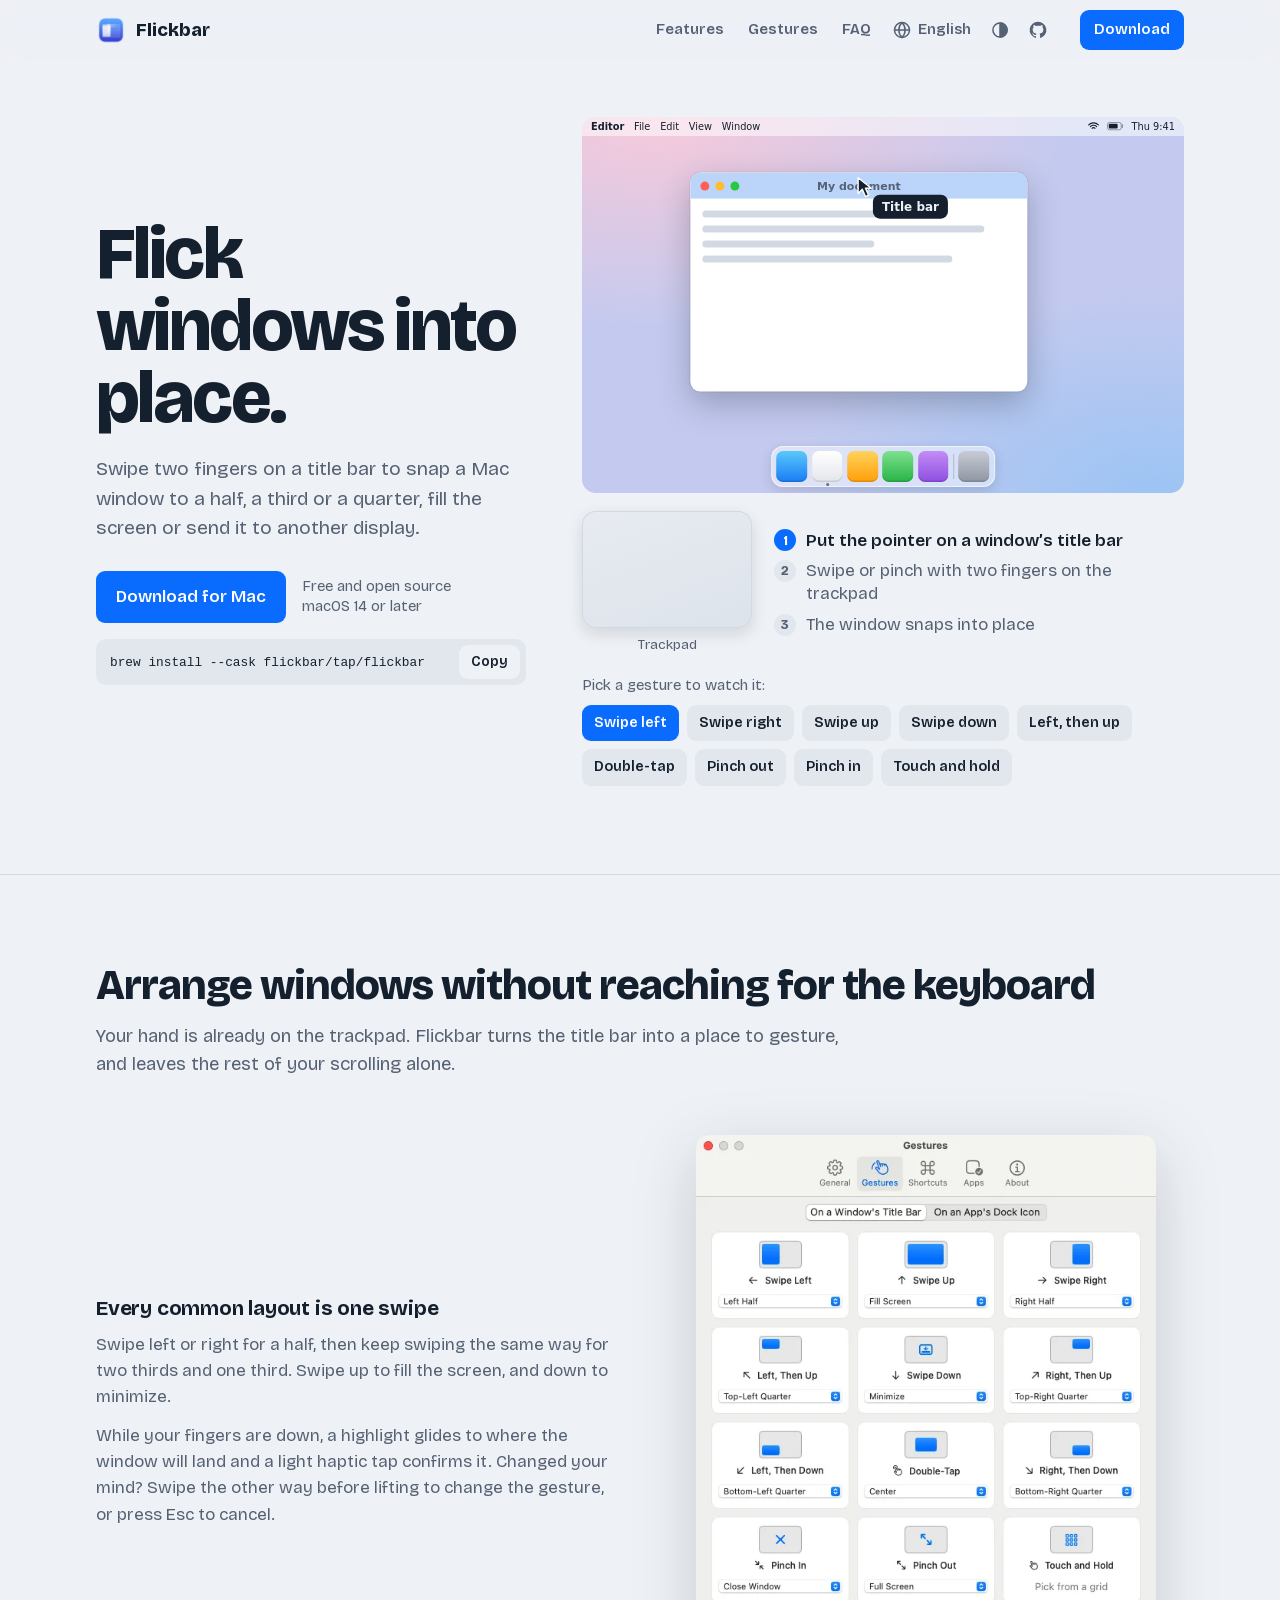
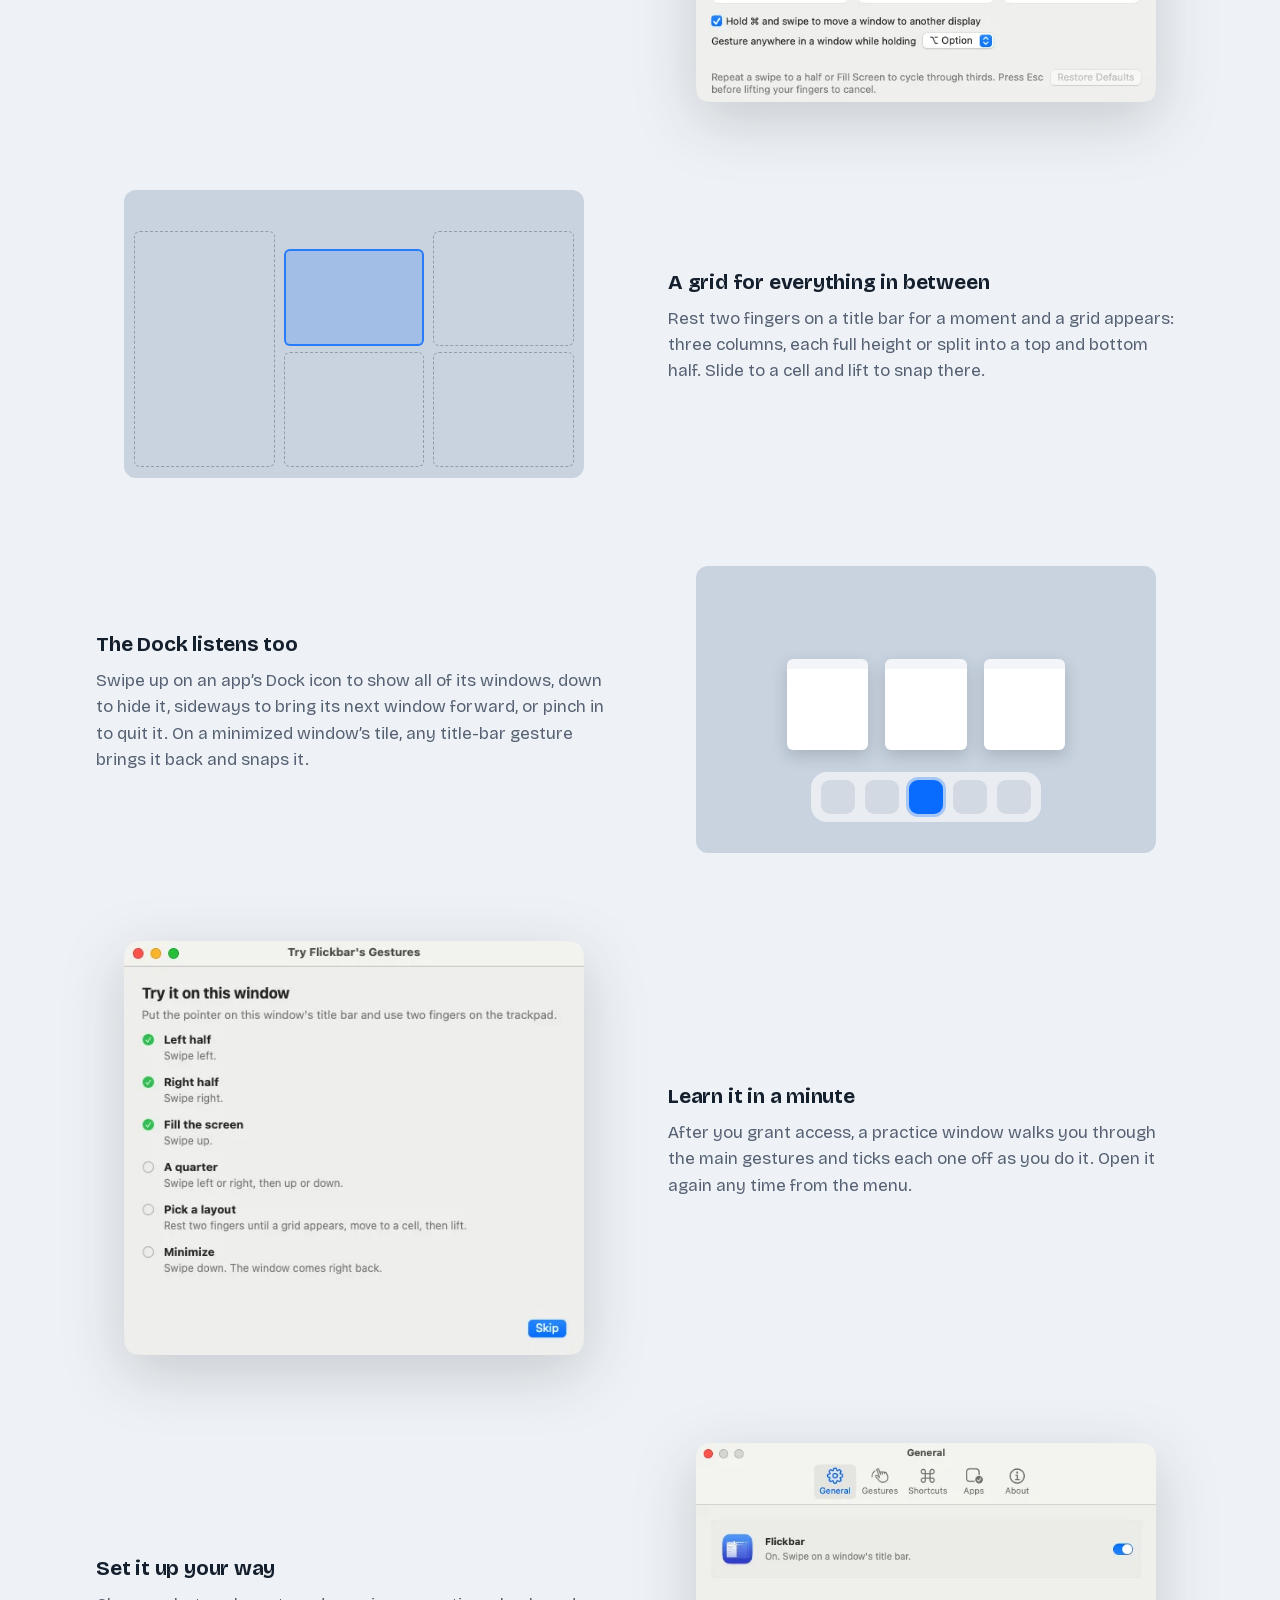
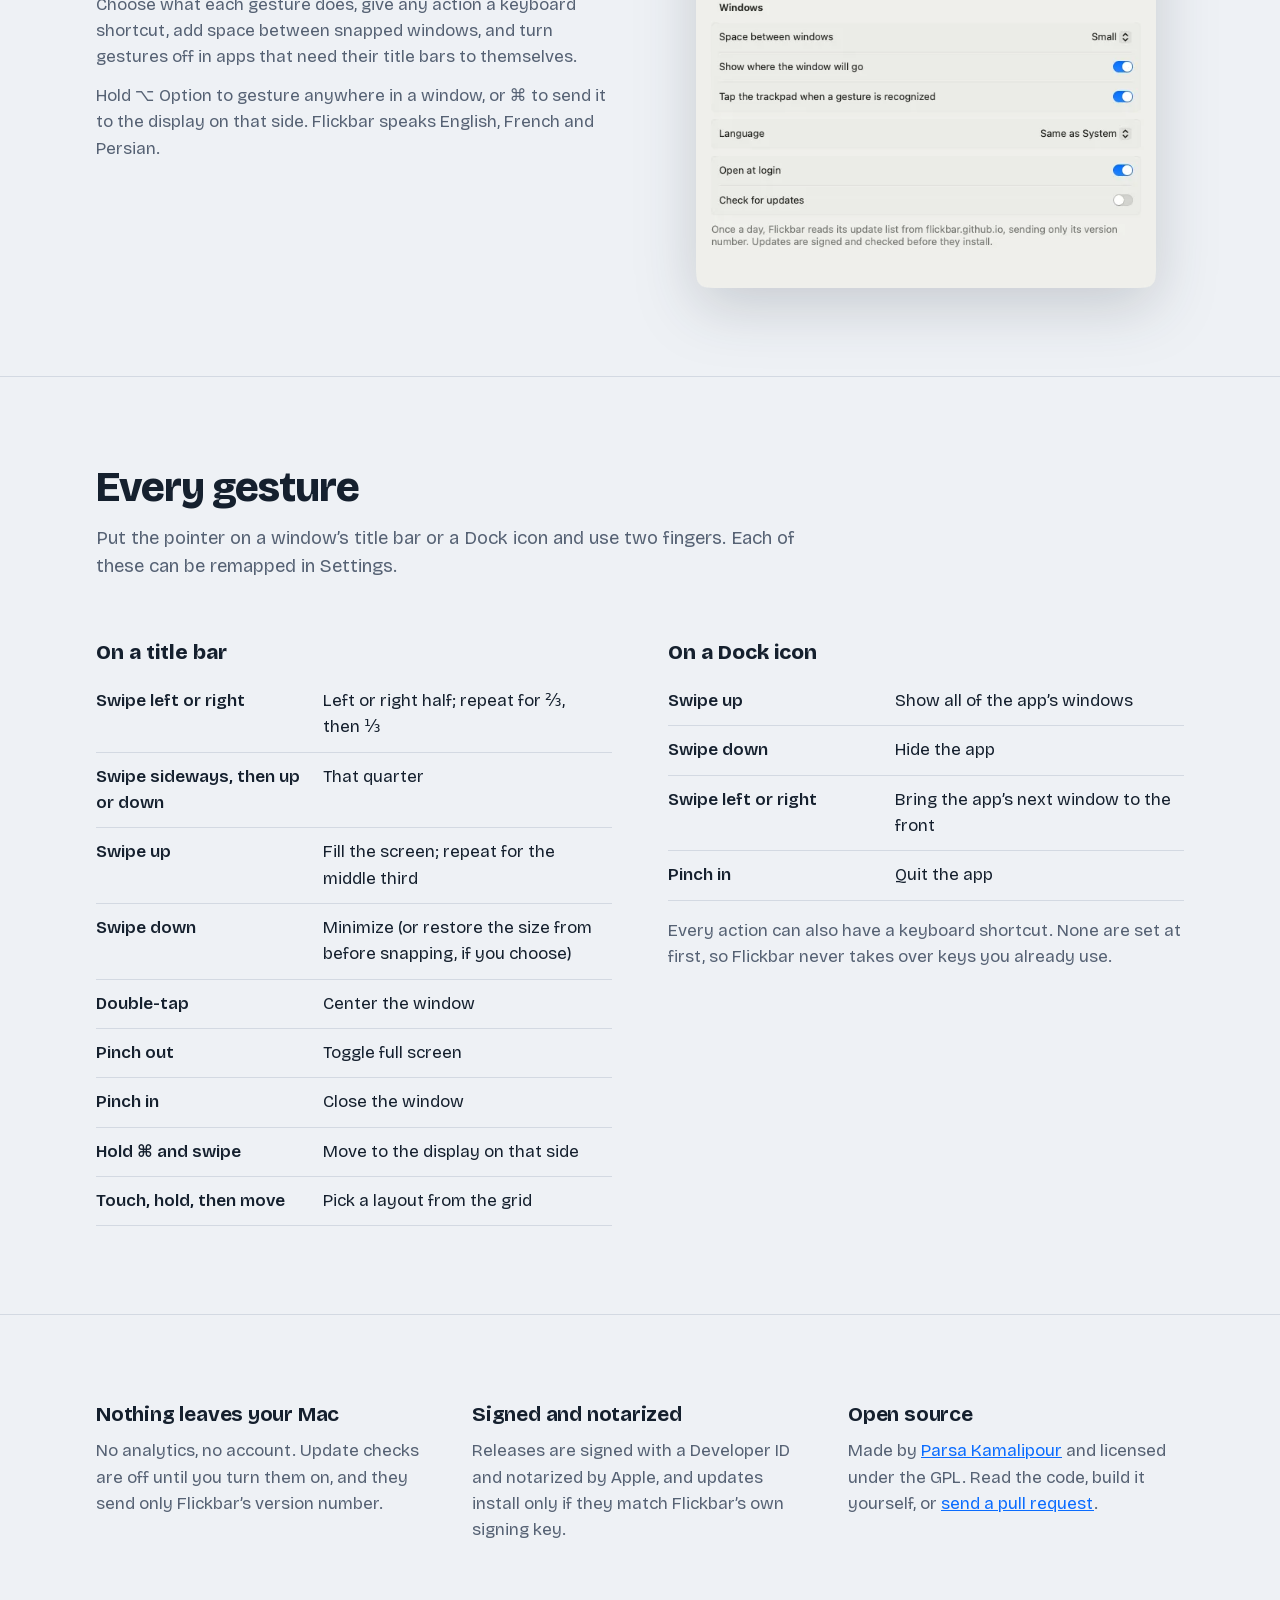
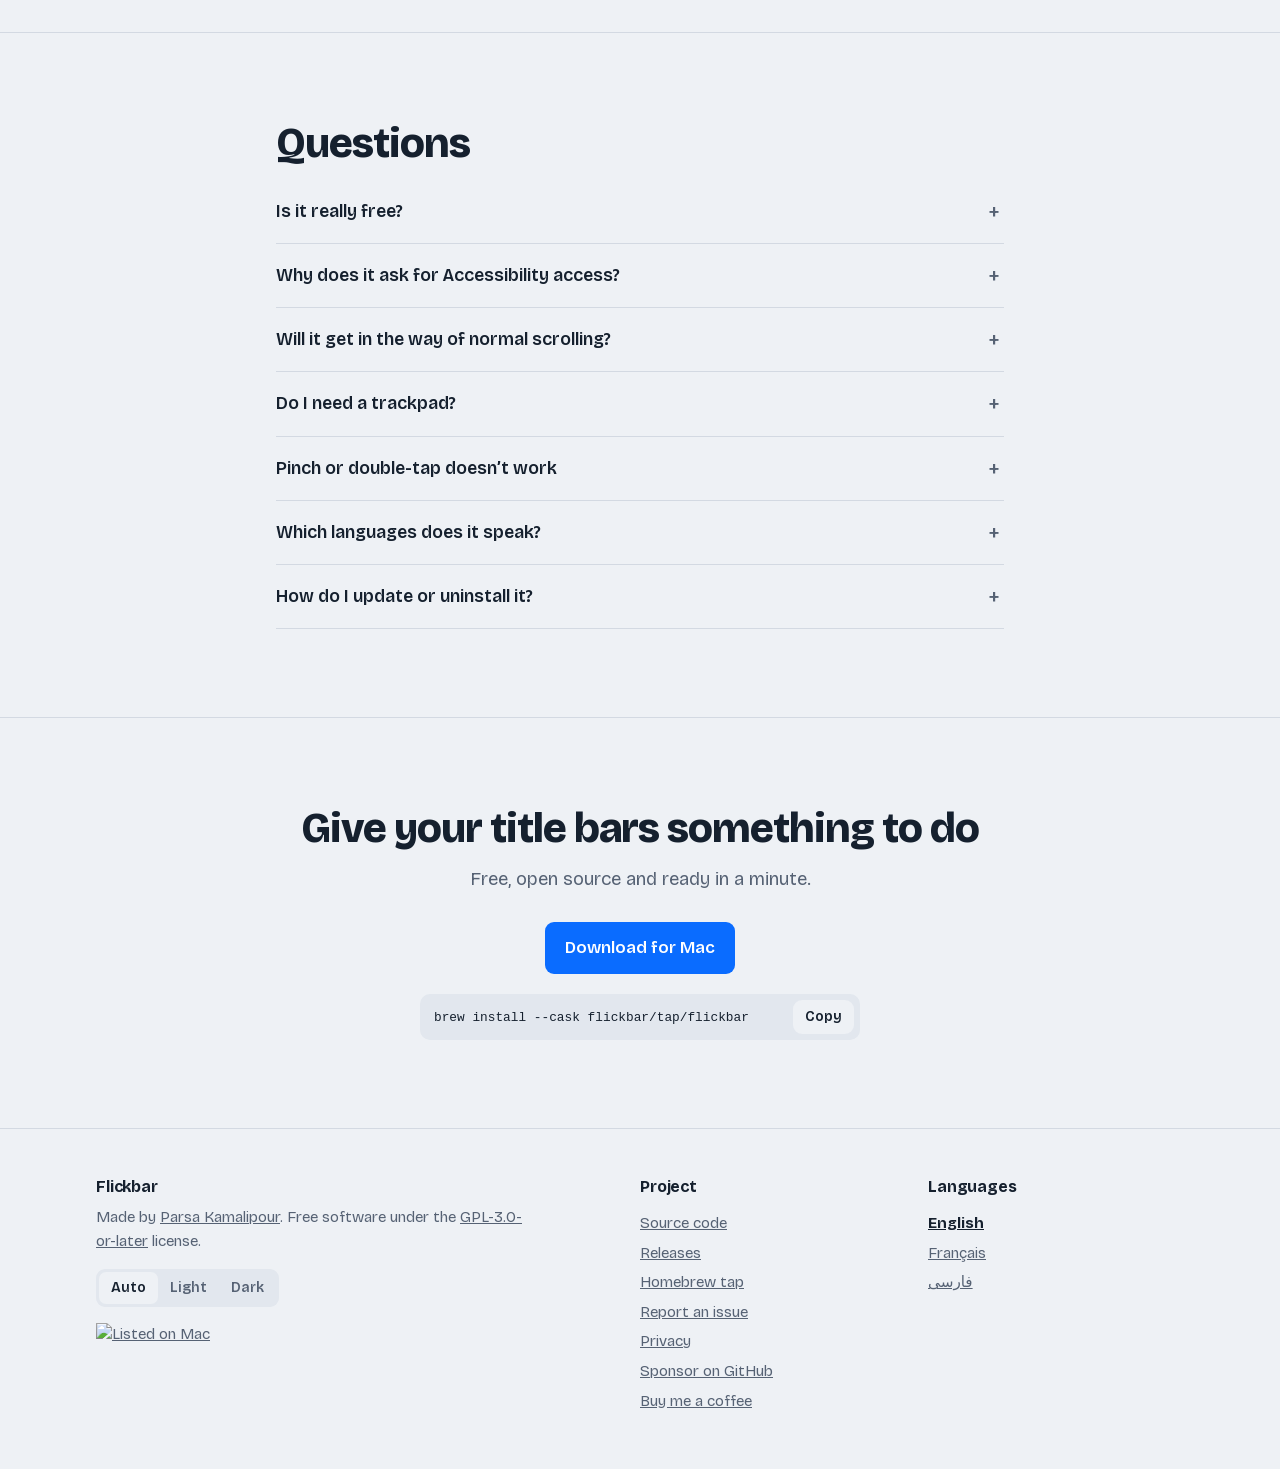
==== commit b4c25620: "chore: move links to parsakp.com The site moved to a parsakp.com subdomain; old github.io URLs still" ====
--- a/index.html
+++ b/index.html
@@ -9,18 +9,18 @@
 <meta name="color-scheme" content="light dark">
 <meta name="theme-color" content="#eef1f5" media="(prefers-color-scheme: light)">
 <meta name="theme-color" content="#141a23" media="(prefers-color-scheme: dark)">
-<link rel="canonical" href="https://flickbar.github.io/">
-<link rel="alternate" hreflang="en" href="https://flickbar.github.io/">
-<link rel="alternate" hreflang="fr" href="https://flickbar.github.io/fr/">
-<link rel="alternate" hreflang="fa" href="https://flickbar.github.io/fa/">
-<link rel="alternate" hreflang="x-default" href="https://flickbar.github.io/">
+<link rel="canonical" href="https://flickbar.parsakp.com/">
+<link rel="alternate" hreflang="en" href="https://flickbar.parsakp.com/">
+<link rel="alternate" hreflang="fr" href="https://flickbar.parsakp.com/fr/">
+<link rel="alternate" hreflang="fa" href="https://flickbar.parsakp.com/fa/">
+<link rel="alternate" hreflang="x-default" href="https://flickbar.parsakp.com/">
 <meta property="og:type" content="website">
 <meta property="og:site_name" content="Flickbar">
 <meta property="og:locale" content="en_US">
 <meta property="og:title" content="Flickbar">
 <meta property="og:description" content="Snap, resize and move macOS windows with trackpad gestures on their title bars. Free and open source.">
-<meta property="og:url" content="https://flickbar.github.io/">
-<meta property="og:image" content="https://flickbar.github.io/img/og.jpg">
+<meta property="og:url" content="https://flickbar.parsakp.com/">
+<meta property="og:image" content="https://flickbar.parsakp.com/img/og.jpg">
 <meta property="og:image:width" content="1200">
 <meta property="og:image:height" content="630">
 <meta name="twitter:card" content="summary_large_image">
@@ -39,7 +39,7 @@
  "author": {"@type": "Person", "name": "Parsa Kamalipour", "url": "https://github.com/benymaxparsa"},
  "license": "https://www.gnu.org/licenses/gpl-3.0.html",
  "downloadUrl": "https://github.com/flickbar/flickbar/releases/latest",
- "screenshot": "https://flickbar.github.io/img/settings-gestures-en.webp"}
+ "screenshot": "https://flickbar.parsakp.com/img/settings-gestures-en.webp"}
 </script>
 <link rel="preload" href="/fonts/bricolage-latin.woff2" as="font" type="font/woff2" crossorigin>
 <link rel="stylesheet" href="/site.css">
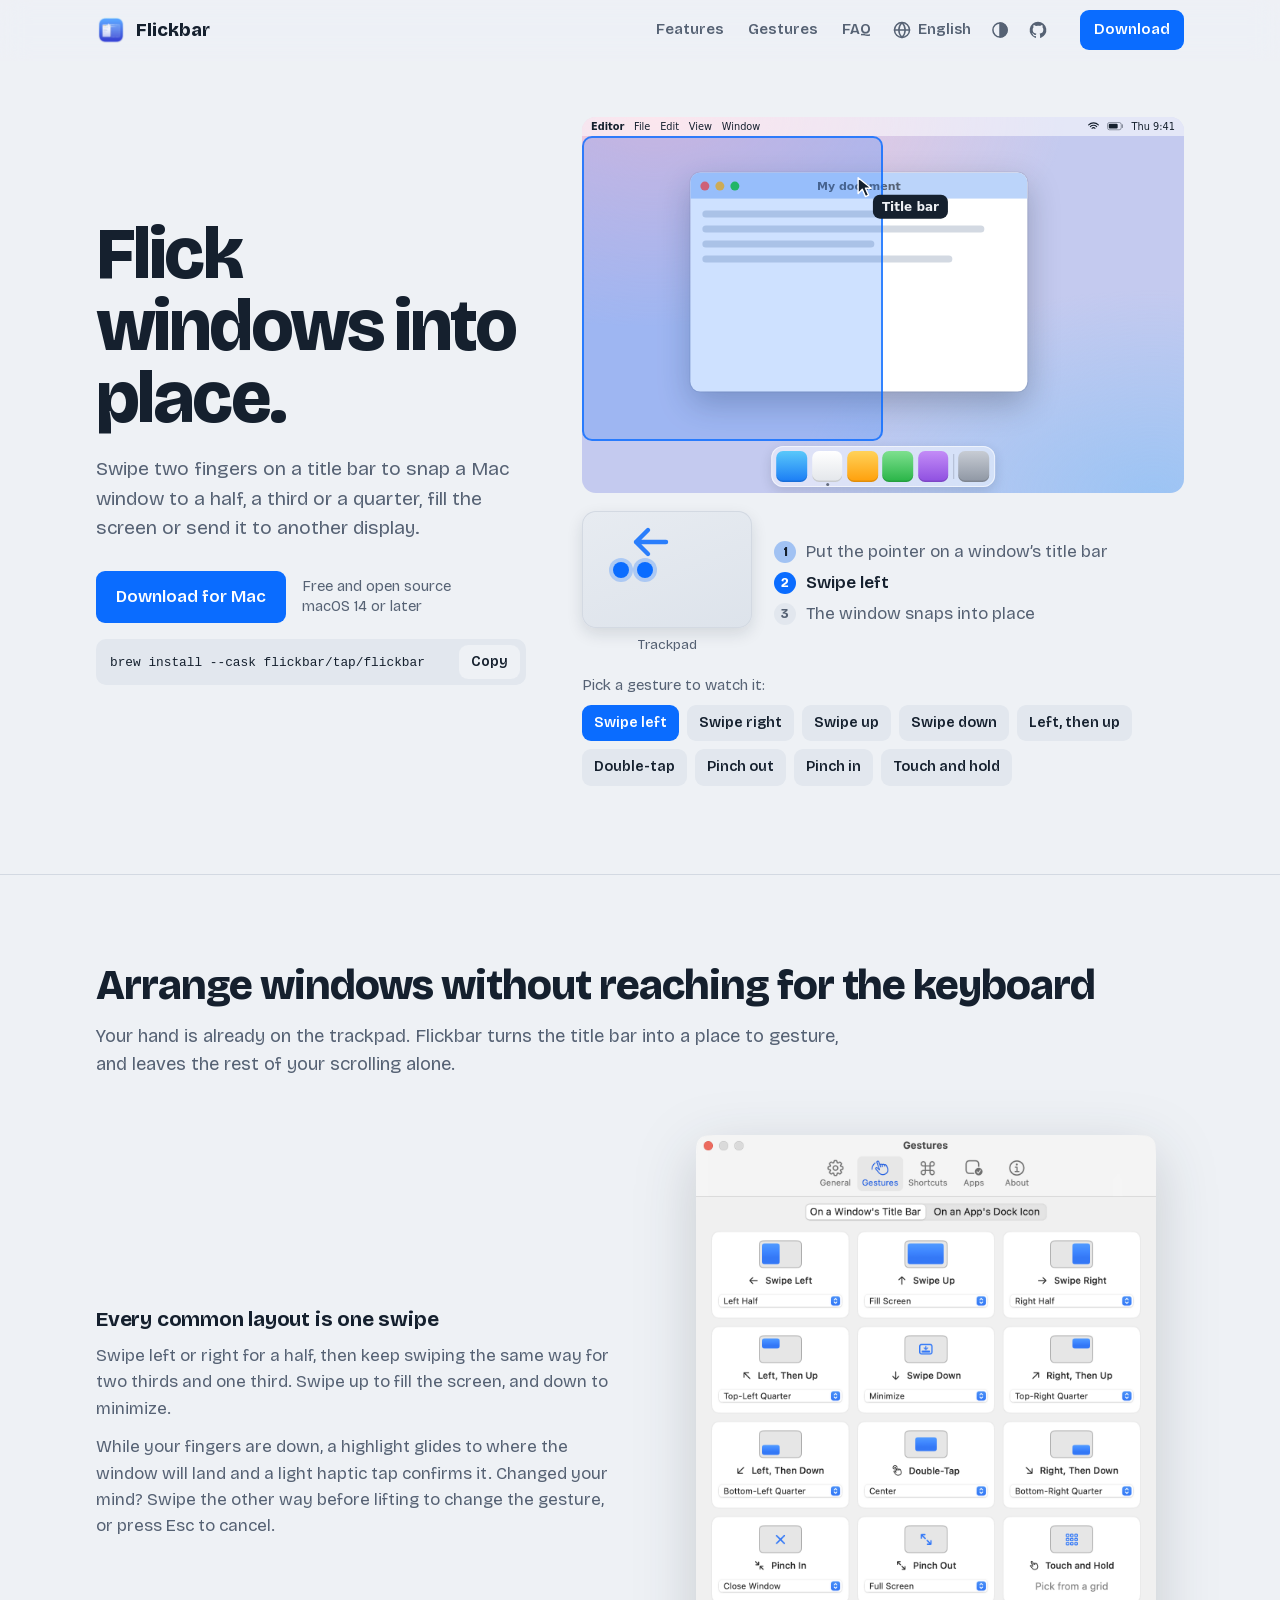
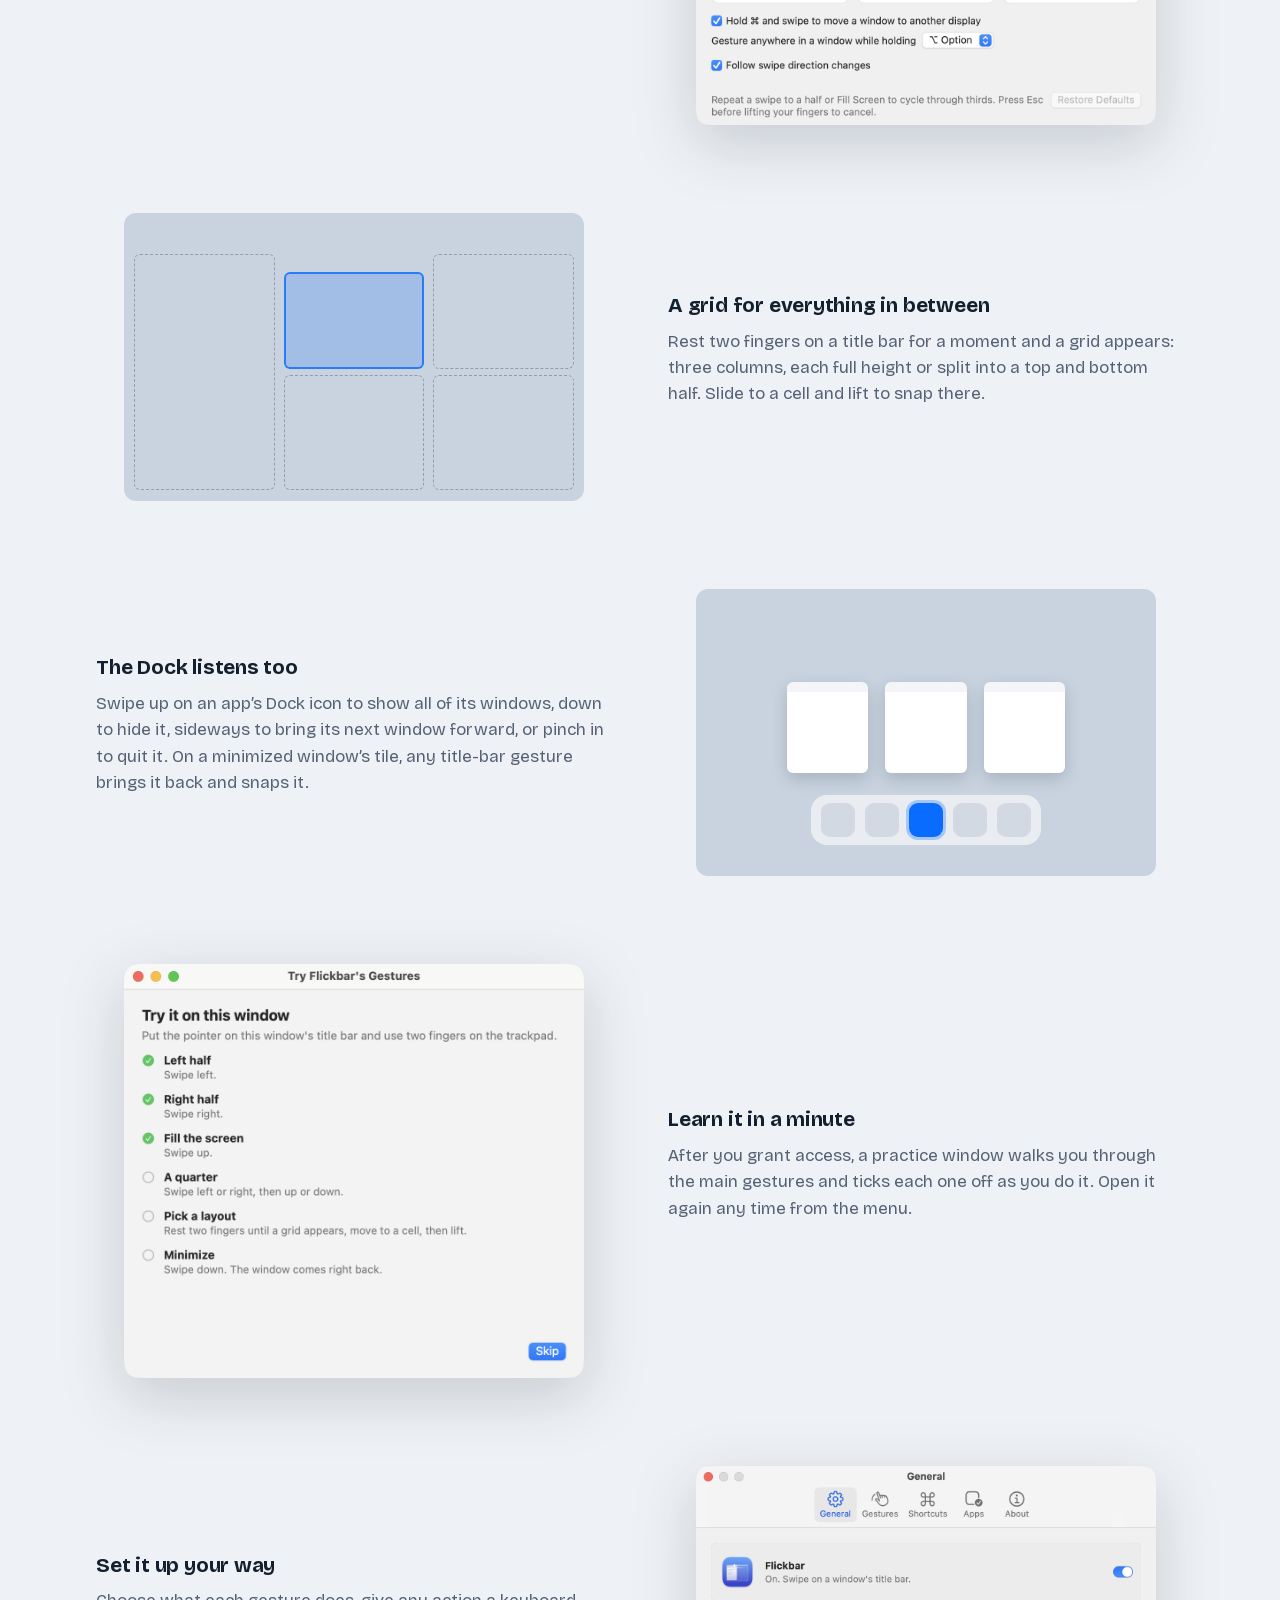
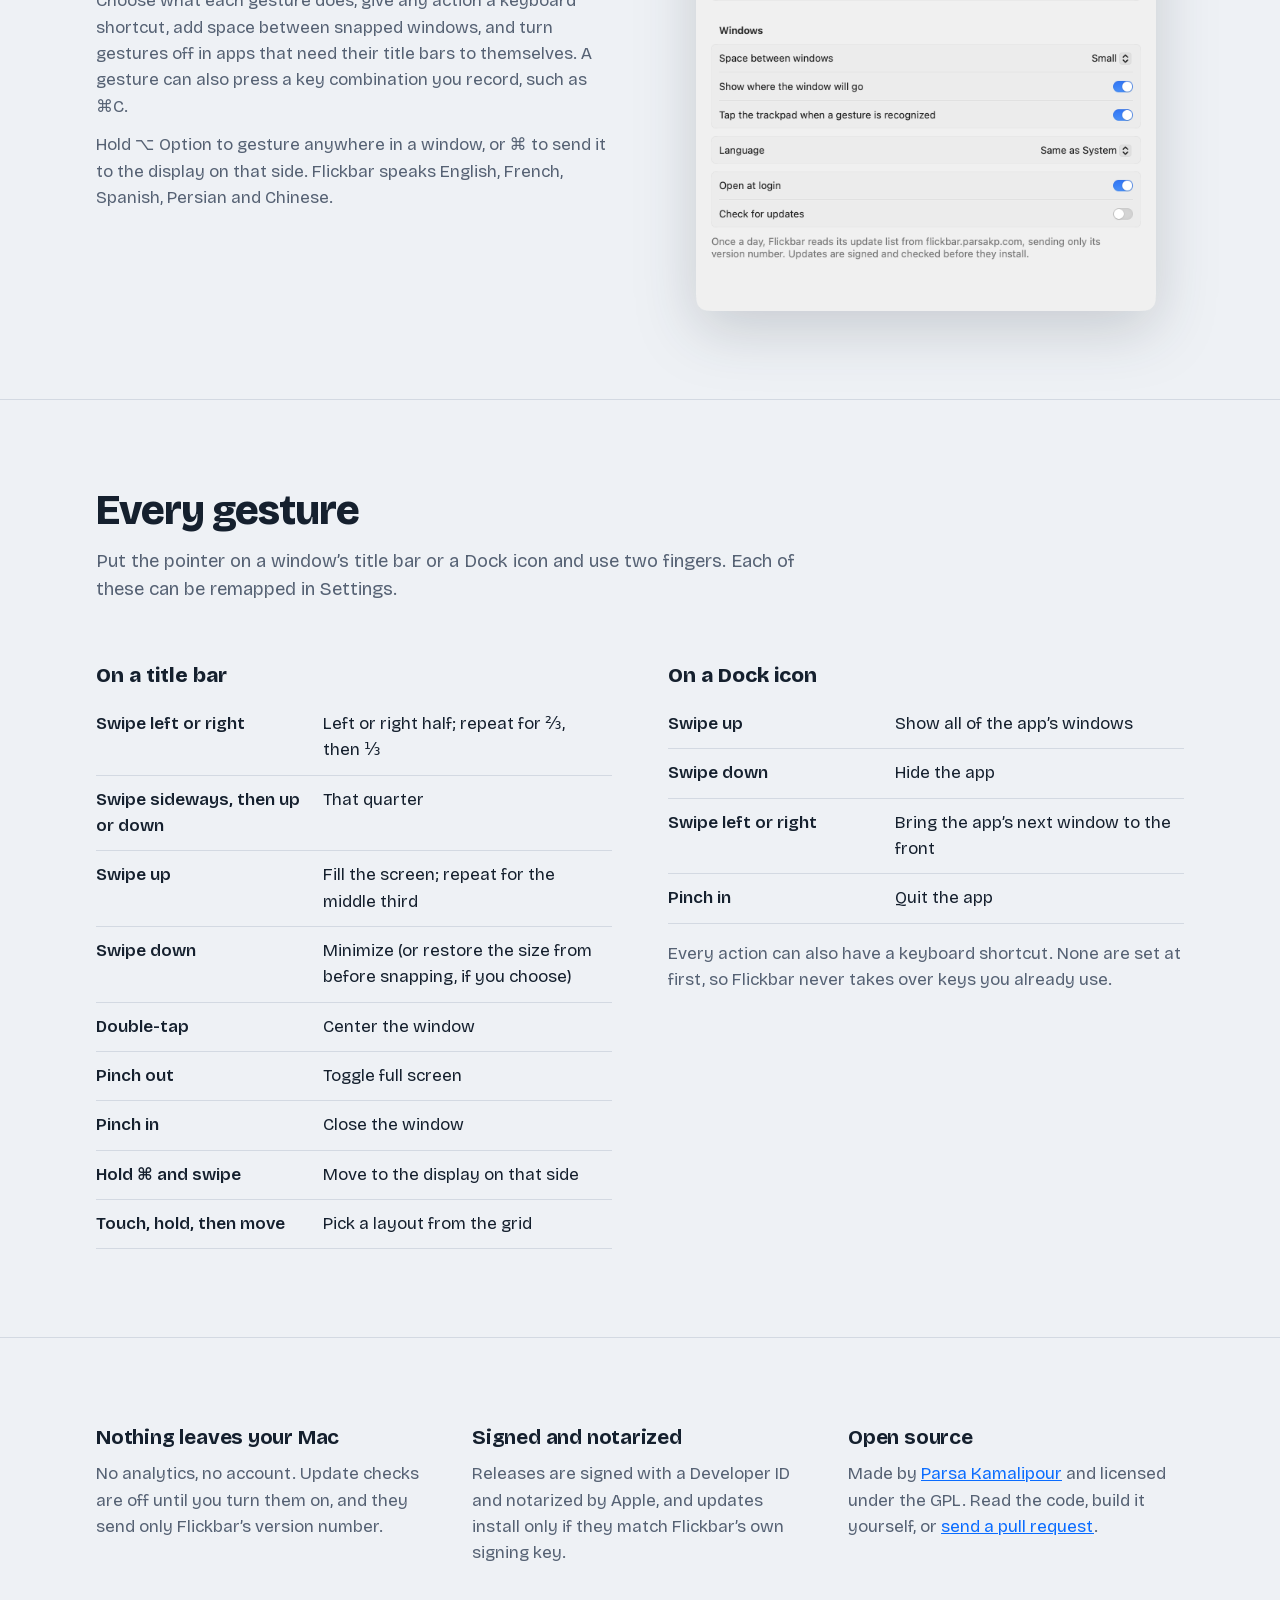
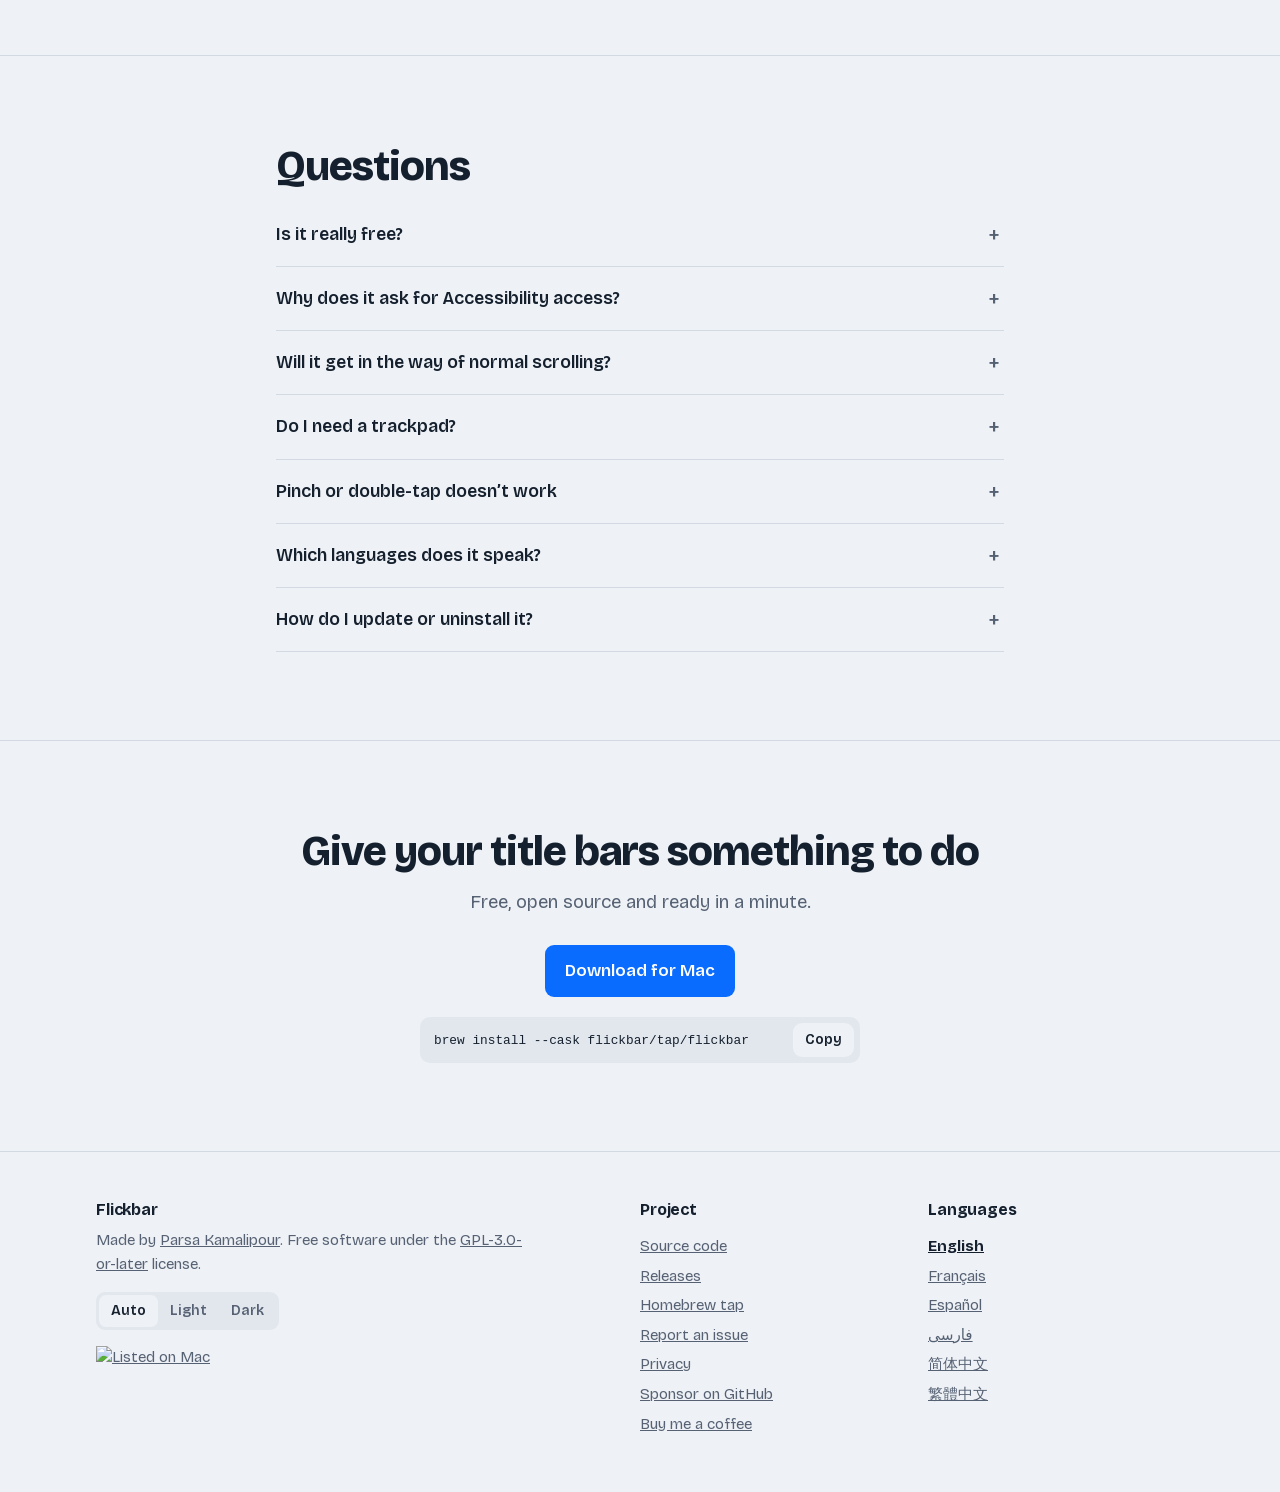
==== commit 1b8cc7b1: "feat: Spanish and Chinese pages, and the 1.2 text in every language (#9)" ====
--- a/index.html
+++ b/index.html
@@ -12,7 +12,10 @@
 <link rel="canonical" href="https://flickbar.parsakp.com/">
 <link rel="alternate" hreflang="en" href="https://flickbar.parsakp.com/">
 <link rel="alternate" hreflang="fr" href="https://flickbar.parsakp.com/fr/">
+<link rel="alternate" hreflang="es" href="https://flickbar.parsakp.com/es/">
 <link rel="alternate" hreflang="fa" href="https://flickbar.parsakp.com/fa/">
+<link rel="alternate" hreflang="zh-Hans" href="https://flickbar.parsakp.com/zh-hans/">
+<link rel="alternate" hreflang="zh-Hant" href="https://flickbar.parsakp.com/zh-hant/">
 <link rel="alternate" hreflang="x-default" href="https://flickbar.parsakp.com/">
 <meta property="og:type" content="website">
 <meta property="og:site_name" content="Flickbar">
@@ -63,7 +66,7 @@
     <div class="tools">
       <details class="langpick">
         <summary class="chip" aria-label="Languages: English"><svg class="i"><use href="#i-globe"/></svg><span>English</span></summary>
-        <nav class="menu" aria-label="Languages"><a href="/" hreflang="en" lang="en" aria-current="page">English</a><a href="/fr/" hreflang="fr" lang="fr">Français</a><a href="/fa/" hreflang="fa" lang="fa">فارسی</a></nav>
+        <nav class="menu" aria-label="Languages"><a href="/" hreflang="en" lang="en" aria-current="page">English</a><a href="/fr/" hreflang="fr" lang="fr">Français</a><a href="/es/" hreflang="es" lang="es">Español</a><a href="/fa/" hreflang="fa" lang="fa">فارسی</a><a href="/zh-hans/" hreflang="zh-Hans" lang="zh-Hans">简体中文</a><a href="/zh-hant/" hreflang="zh-Hant" lang="zh-Hant">繁體中文</a></nav>
       </details>
       <button class="chip" type="button" id="themeBtn" aria-label="Theme: auto"><svg class="i"><use href="#i-auto"/></svg></button>
       <a class="chip" href="https://github.com/flickbar/flickbar" aria-label="Flickbar on GitHub"><svg class="i solid"><use href="#i-github"/></svg></a>
@@ -142,7 +145,7 @@
         <p>Swipe left or right for a half, then keep swiping the same way for two thirds and one third. Swipe up to fill the screen, and down to minimize.</p>
         <p>While your fingers are down, a highlight glides to where the window will land and a light haptic tap confirms it. Changed your mind? Swipe the other way before lifting to change the gesture, or press Esc to cancel.</p>
       </div>
-      <div class="art"><img src="/img/settings-gestures-en.webp" width="600" height="740" alt="Gestures settings, listing what each swipe does" loading="lazy"></div>
+      <div class="art"><img src="/img/settings-gestures-en.webp" width="600" height="770" alt="Gestures settings, listing what each swipe does" loading="lazy"></div>
     </div>
 
     <div class="feature">
@@ -177,8 +180,8 @@
     <div class="feature">
       <div>
         <h3>Set it up your way</h3>
-        <p>Choose what each gesture does, give any action a keyboard shortcut, add space between snapped windows, and turn gestures off in apps that need their title bars to themselves.</p>
-        <p>Hold ⌥ Option to gesture anywhere in a window, or ⌘ to send it to the display on that side. Flickbar speaks English, French and Persian.</p>
+        <p>Choose what each gesture does, give any action a keyboard shortcut, add space between snapped windows, and turn gestures off in apps that need their title bars to themselves. A gesture can also press a key combination you record, such as ⌘C.</p>
+        <p>Hold ⌥ Option to gesture anywhere in a window, or ⌘ to send it to the display on that side. Flickbar speaks English, French, Spanish, Persian and Chinese.</p>
       </div>
       <div class="art"><img src="/img/settings-general-en.webp" width="600" height="580" alt="General settings: spacing between windows, preview, haptics, language, open at login and updates" loading="lazy"></div>
     </div>
@@ -241,7 +244,7 @@
     <details><summary>Will it get in the way of normal scrolling?</summary><p>No. Only two-finger gestures that start on a title bar or Dock icon are used. All other scrolling and zooming passes through untouched, and mouse wheels are ignored.</p></details>
     <details><summary>Do I need a trackpad?</summary><p>For gestures, yes. Keyboard shortcuts work with any keyboard, so you can use Flickbar with a mouse too.</p></details>
     <details><summary>Pinch or double-tap doesn’t work</summary><p>Turn on <em>Zoom in or out</em> and <em>Smart zoom</em> in System Settings → Trackpad → Scroll &amp; Zoom. macOS only sends those gestures when they’re enabled.</p></details>
-    <details><summary>Which languages does it speak?</summary><p>English, French and Persian. Flickbar follows your Mac’s language, or choose one in <em>Settings → General → Language</em>.</p></details>
+    <details><summary>Which languages does it speak?</summary><p>English, French, Spanish, Persian and Chinese (Simplified or Traditional). Flickbar follows your Mac’s language, or choose one in <em>Settings → General → Language</em>.</p></details>
     <details><summary>How do I update or uninstall it?</summary><p>Choose <em>Check for Updates…</em> from Flickbar’s menu, or turn on daily checks in Settings. With Homebrew you can also run <code>brew upgrade --cask flickbar</code>. To uninstall, quit Flickbar from its menu bar icon and move it to the Trash, or run <code>brew uninstall --cask flickbar</code>.</p></details>
   </div>
 </section>
@@ -282,7 +285,7 @@
     </nav>
     <nav aria-label="Languages">
       <h3>Languages</h3>
-      <div class="langs"><a href="/" hreflang="en" lang="en" aria-current="page">English</a><a href="/fr/" hreflang="fr" lang="fr">Français</a><a href="/fa/" hreflang="fa" lang="fa">فارسی</a></div>
+      <div class="langs"><a href="/" hreflang="en" lang="en" aria-current="page">English</a><a href="/fr/" hreflang="fr" lang="fr">Français</a><a href="/es/" hreflang="es" lang="es">Español</a><a href="/fa/" hreflang="fa" lang="fa">فارسی</a><a href="/zh-hans/" hreflang="zh-Hans" lang="zh-Hans">简体中文</a><a href="/zh-hant/" hreflang="zh-Hant" lang="zh-Hant">繁體中文</a></div>
     </nav>
   </div>
 </footer>
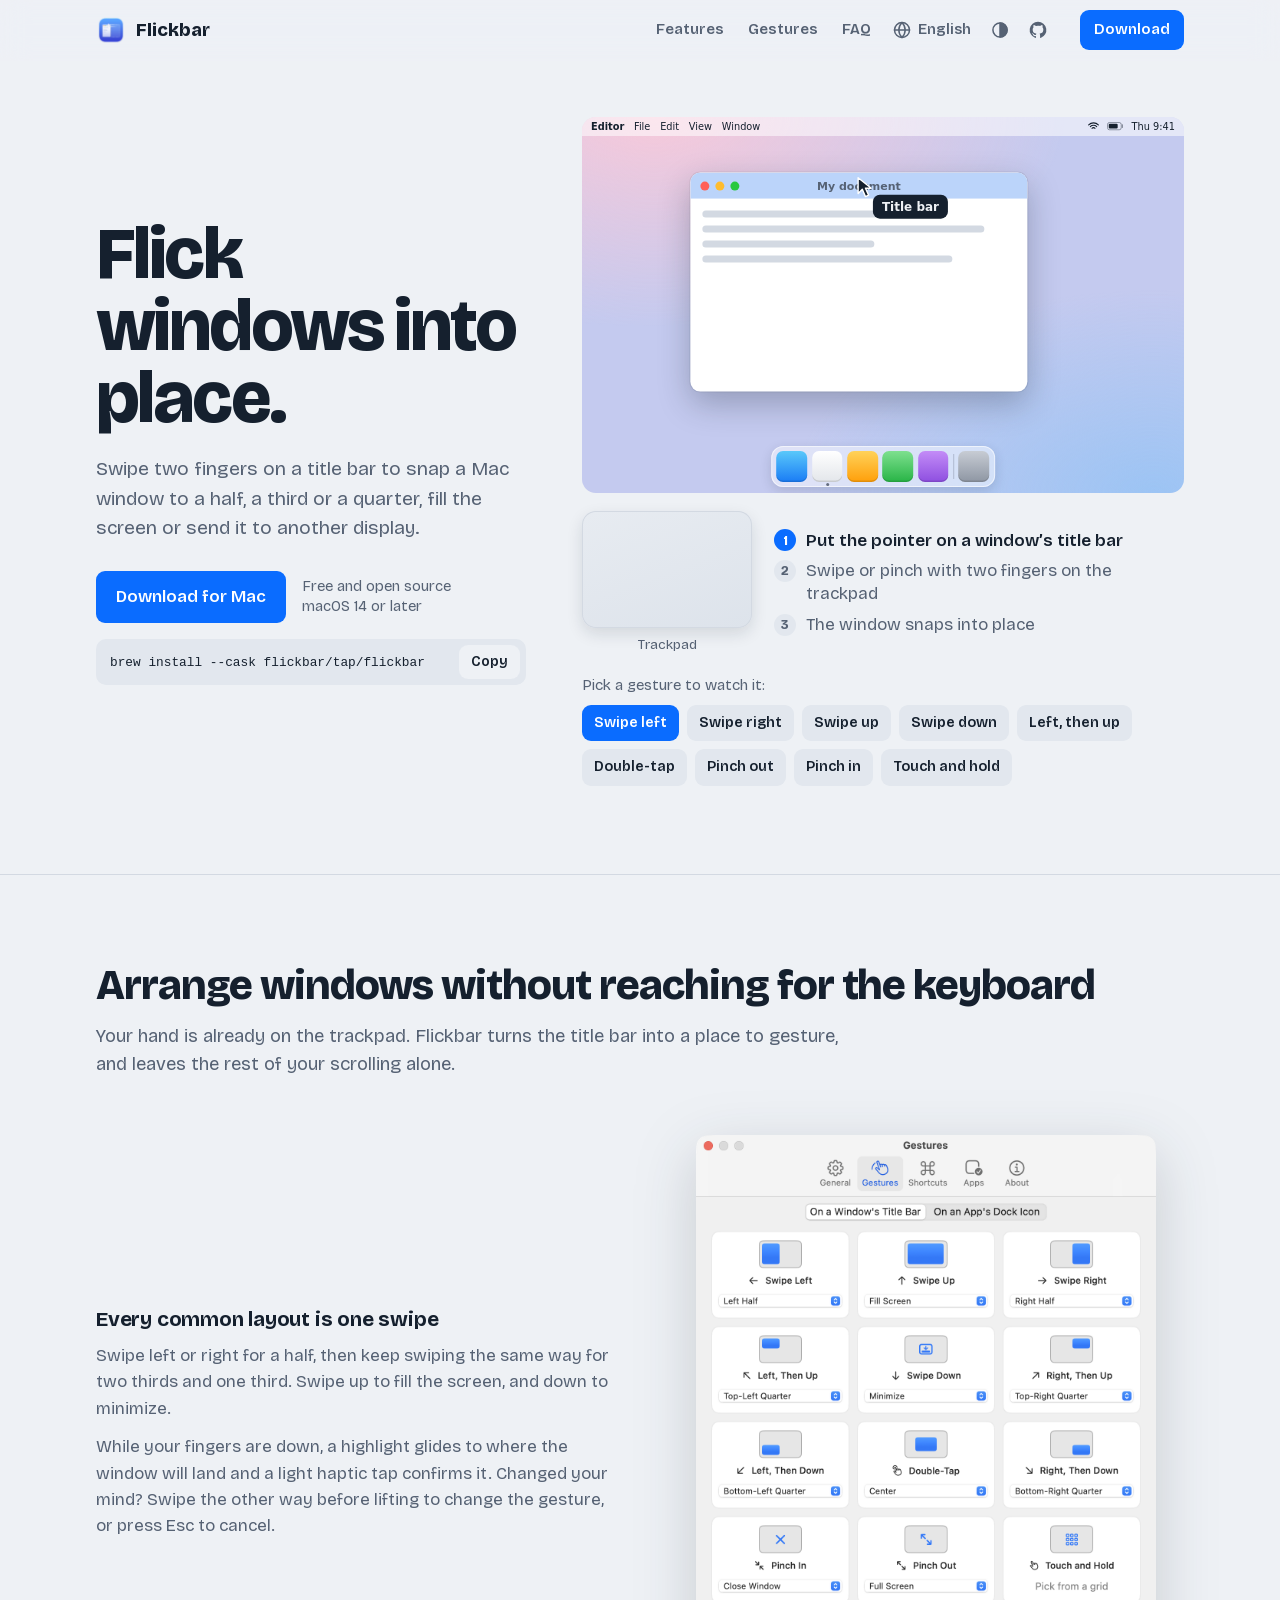
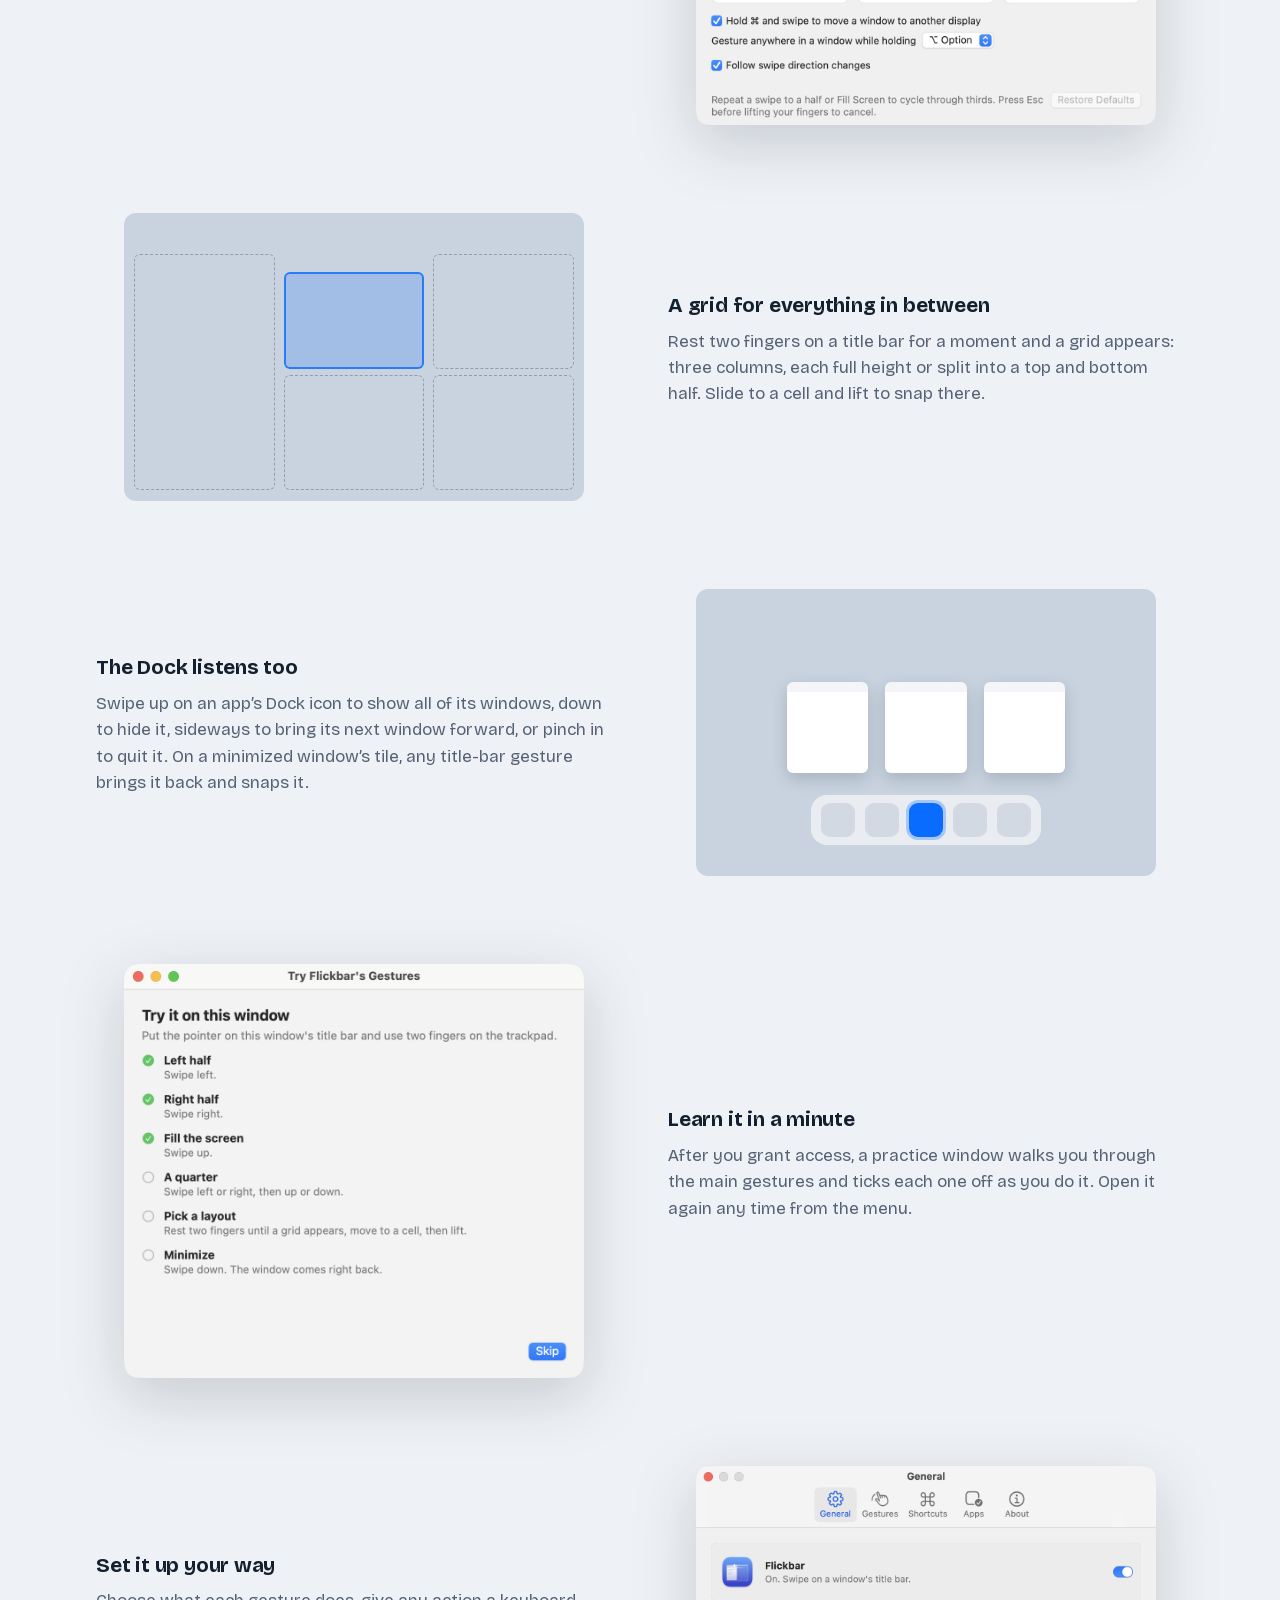
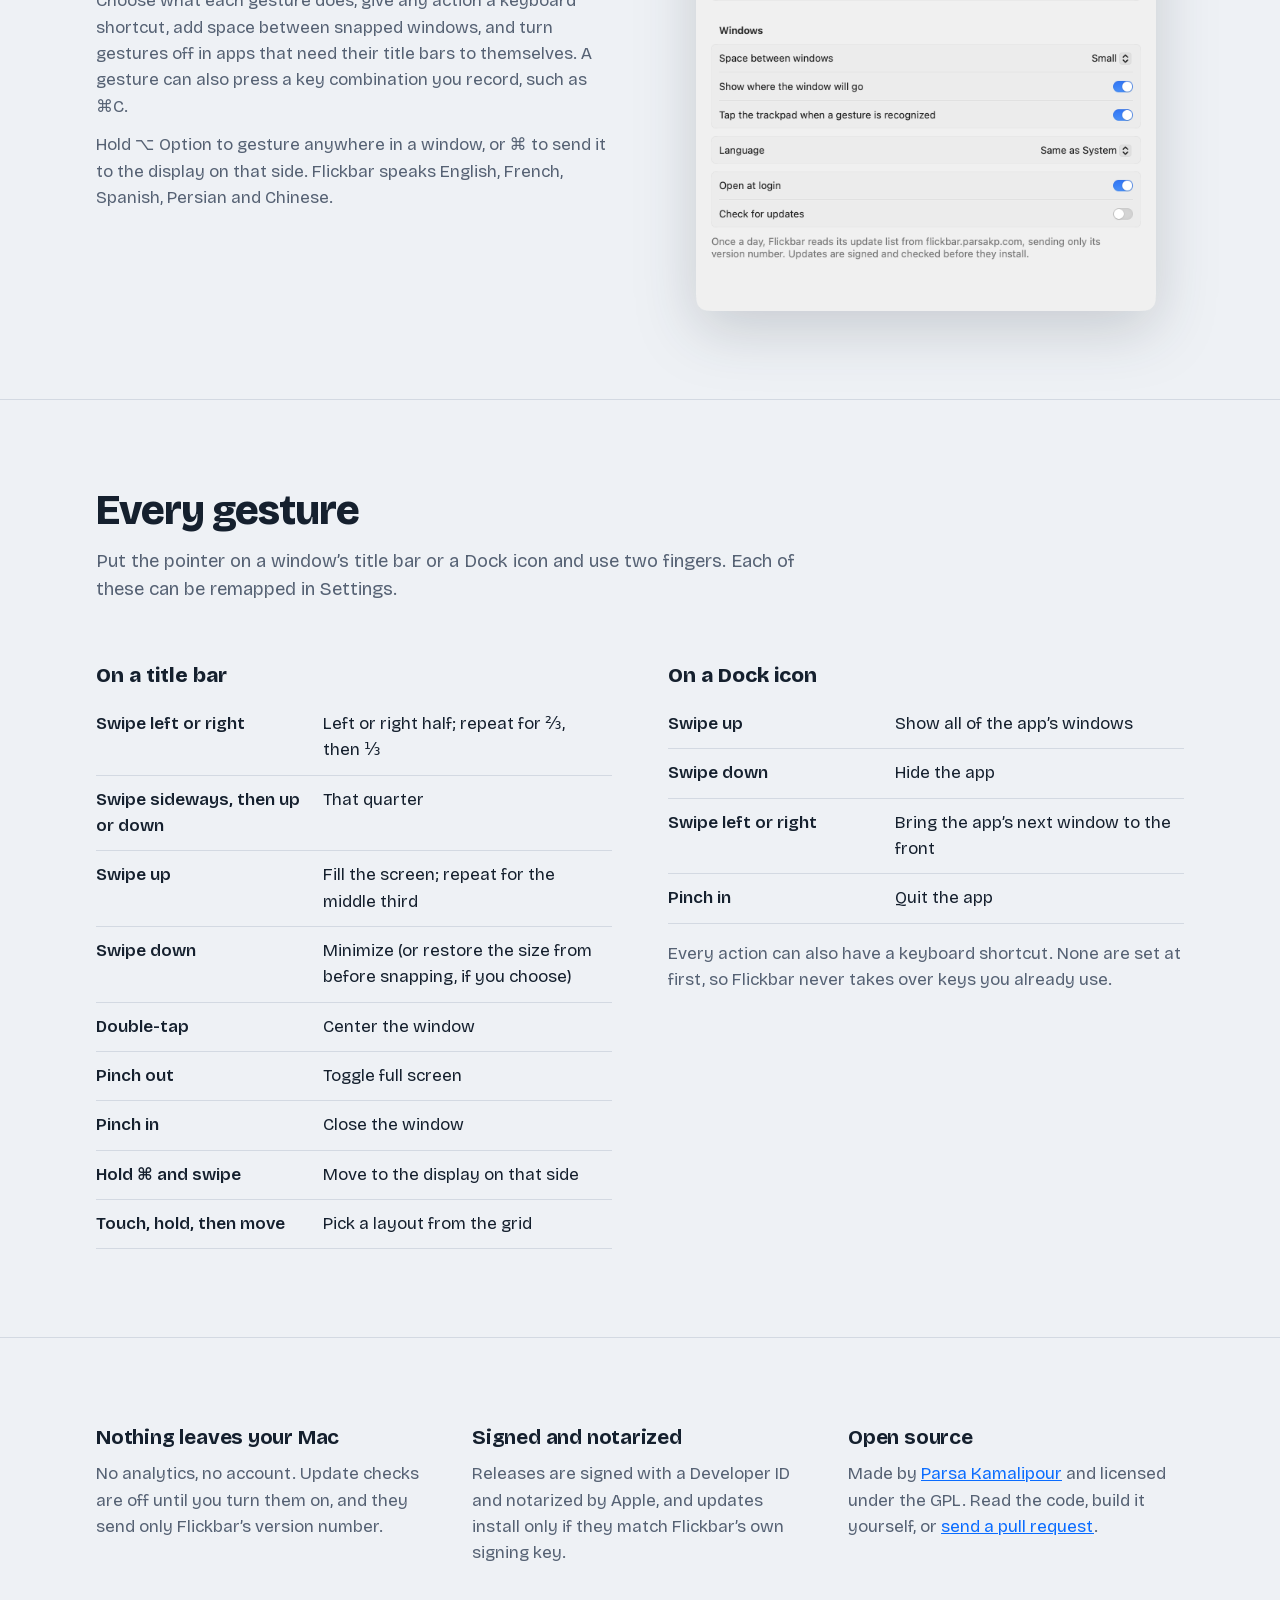
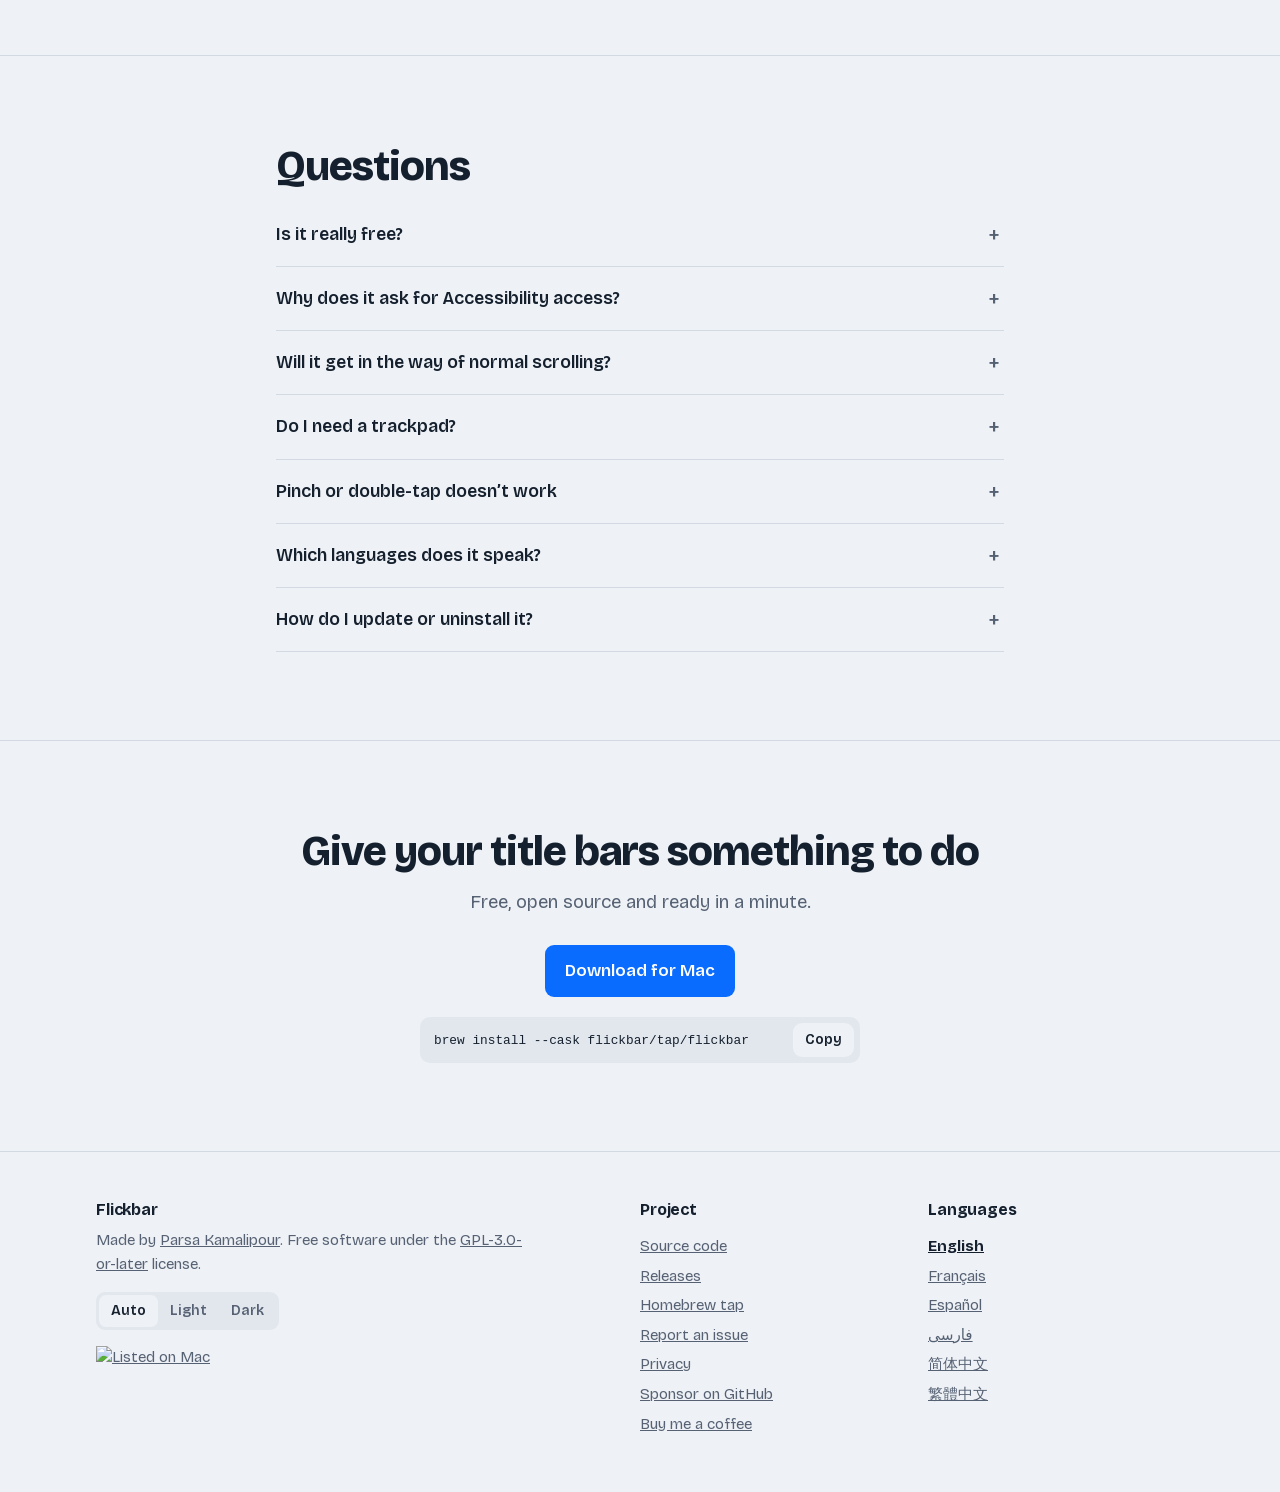
==== commit 3c2eebf0: "feat: translated page titles that say what Flickbar does (#11) Every language page was titled just "" ====
--- a/index.html
+++ b/index.html
@@ -3,7 +3,7 @@
 <head>
 <meta charset="utf-8">
 <meta name="viewport" content="width=device-width, initial-scale=1">
-<title>Flickbar</title>
+<title>Flickbar: snap Mac windows with trackpad gestures</title>
 <meta name="description" content="Snap, resize and move macOS windows with trackpad gestures on their title bars. Free and open source.">
 <meta name="author" content="Parsa Kamalipour">
 <meta name="color-scheme" content="light dark">
@@ -20,7 +20,7 @@
 <meta property="og:type" content="website">
 <meta property="og:site_name" content="Flickbar">
 <meta property="og:locale" content="en_US">
-<meta property="og:title" content="Flickbar">
+<meta property="og:title" content="Flickbar: snap Mac windows with trackpad gestures">
 <meta property="og:description" content="Snap, resize and move macOS windows with trackpad gestures on their title bars. Free and open source.">
 <meta property="og:url" content="https://flickbar.parsakp.com/">
 <meta property="og:image" content="https://flickbar.parsakp.com/img/og.jpg">
